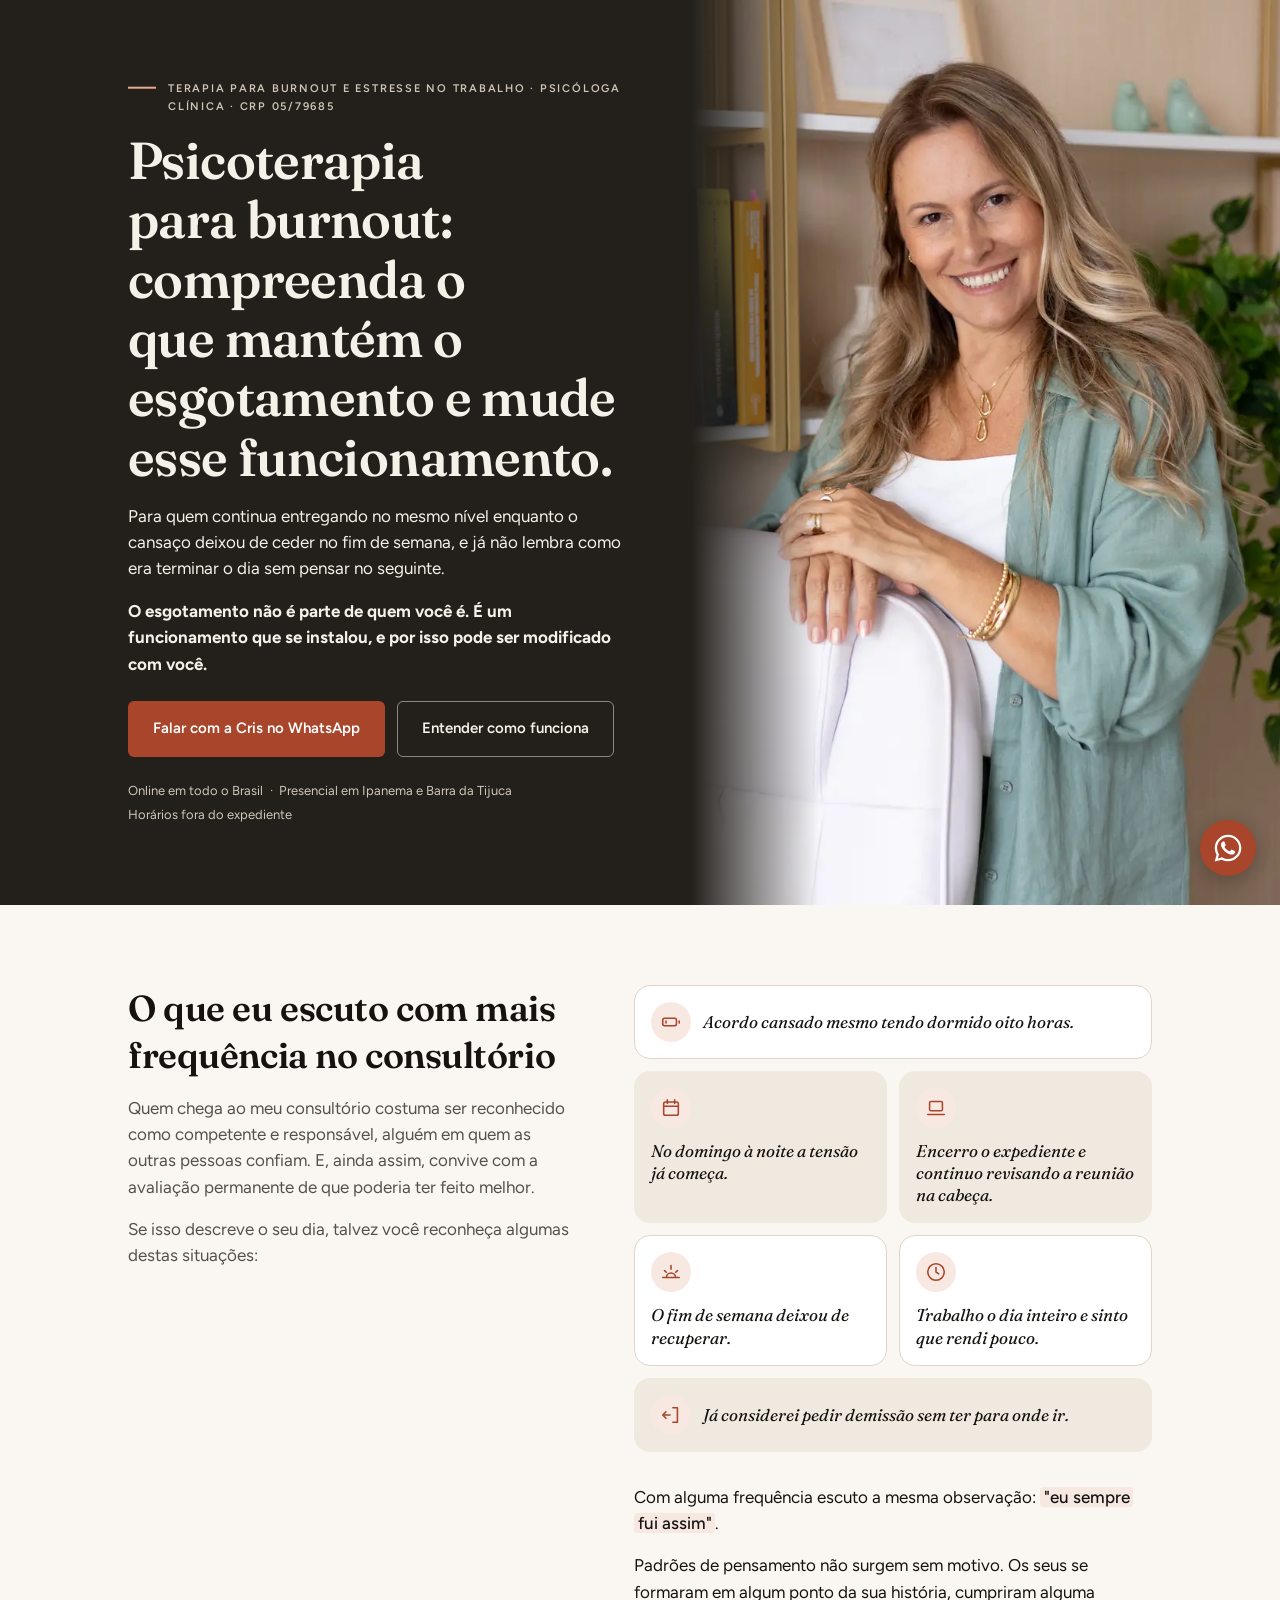
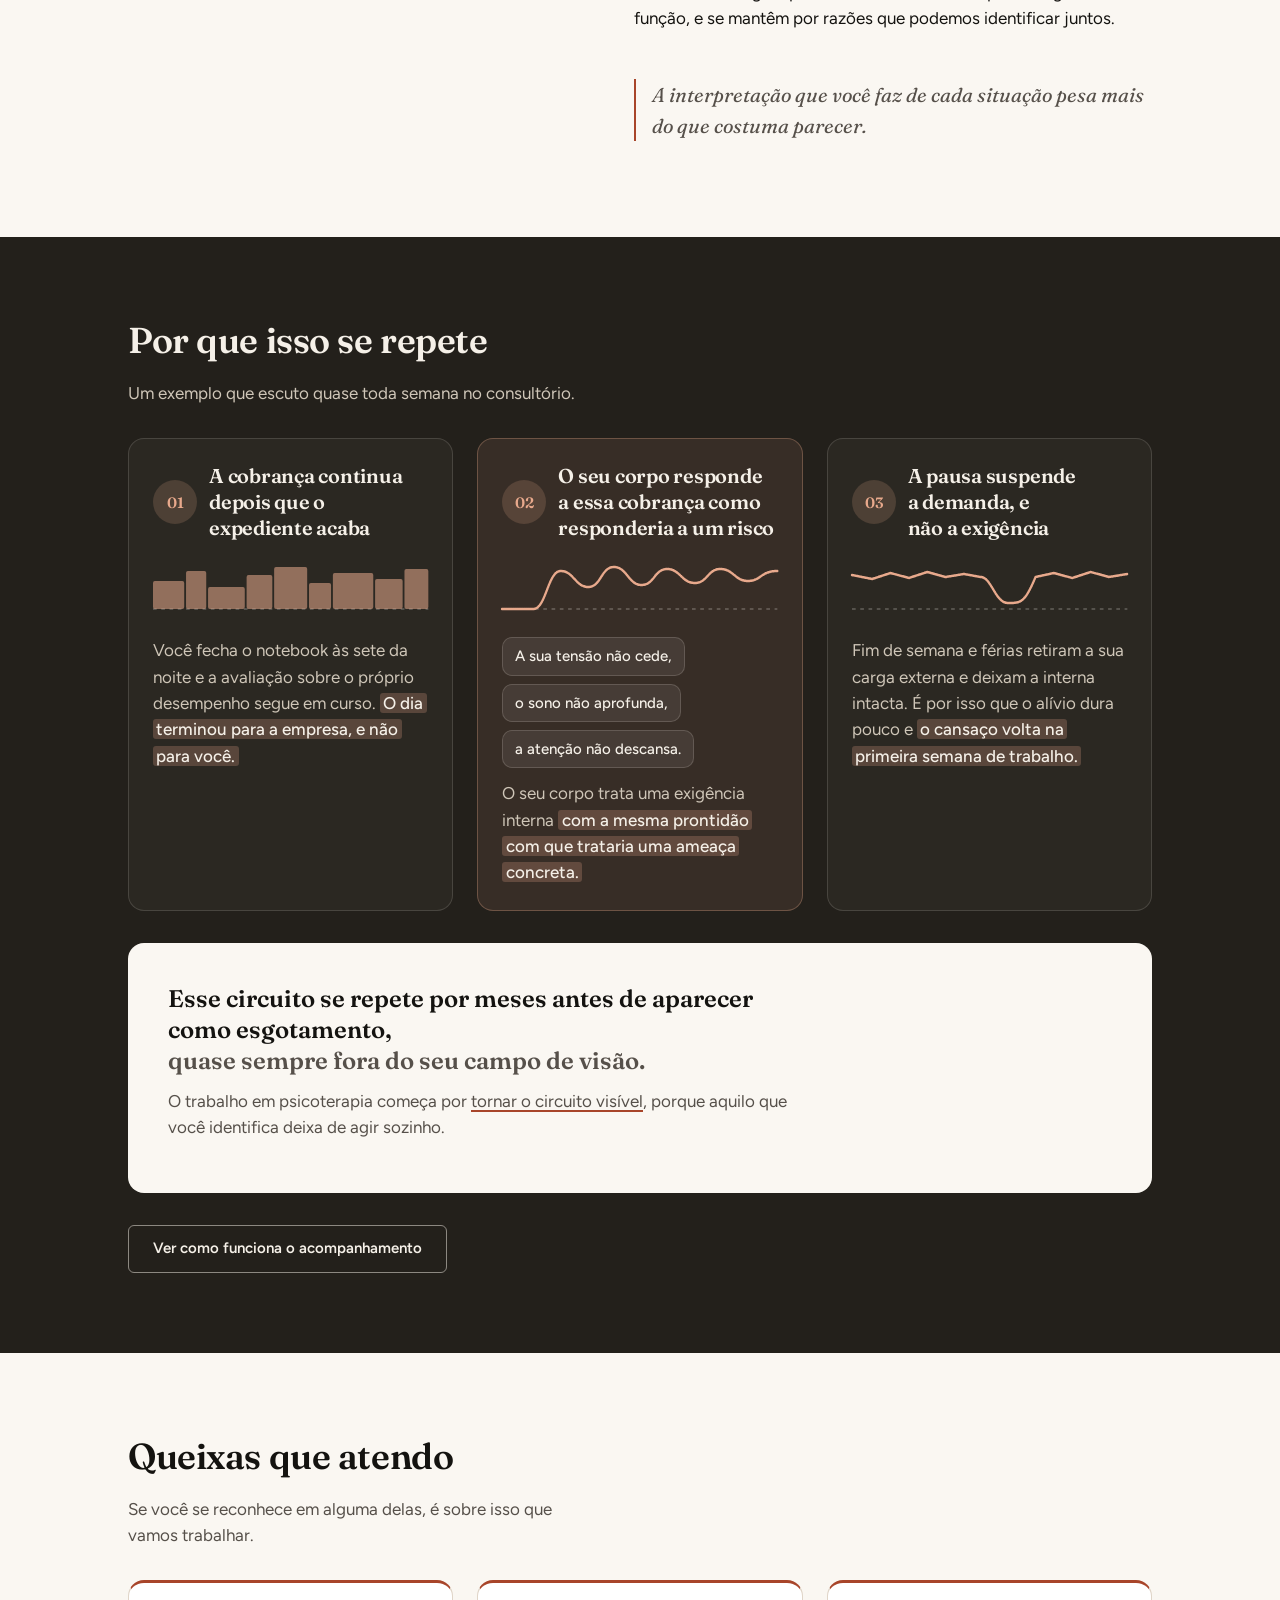
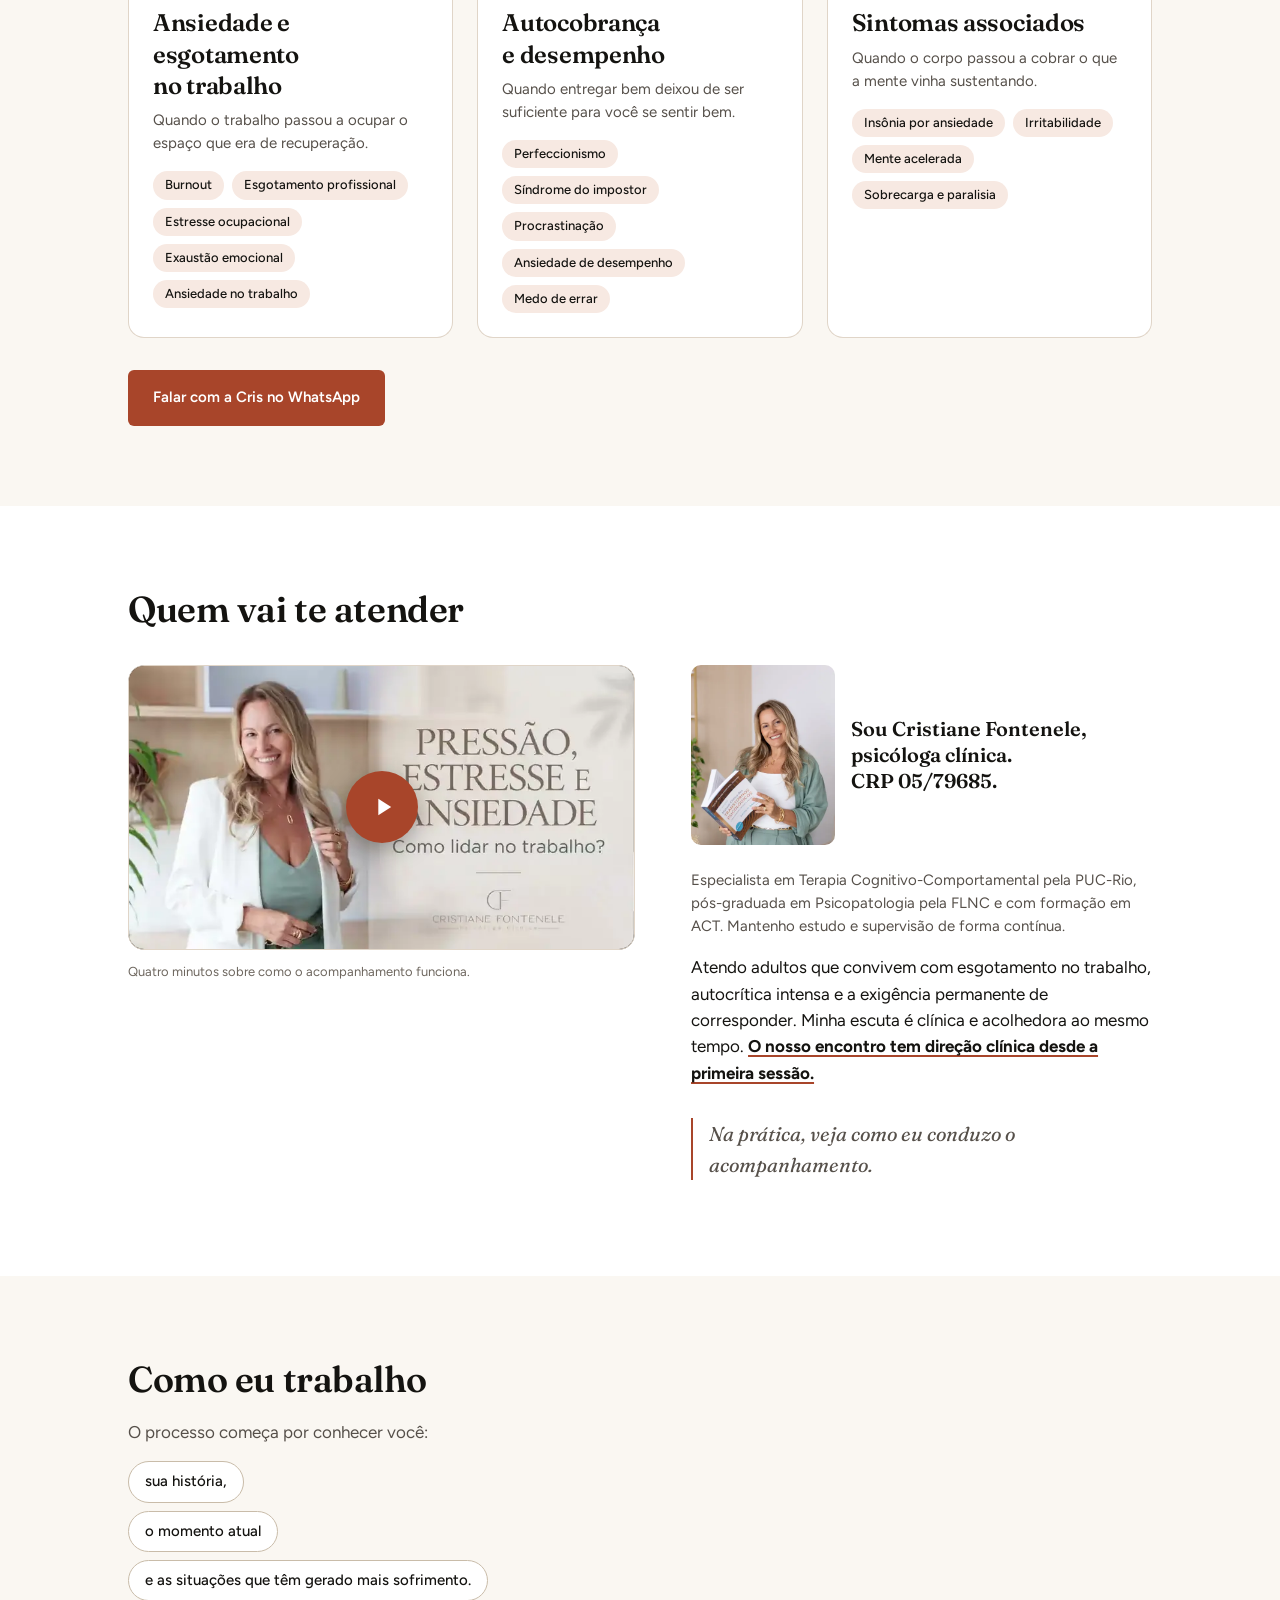
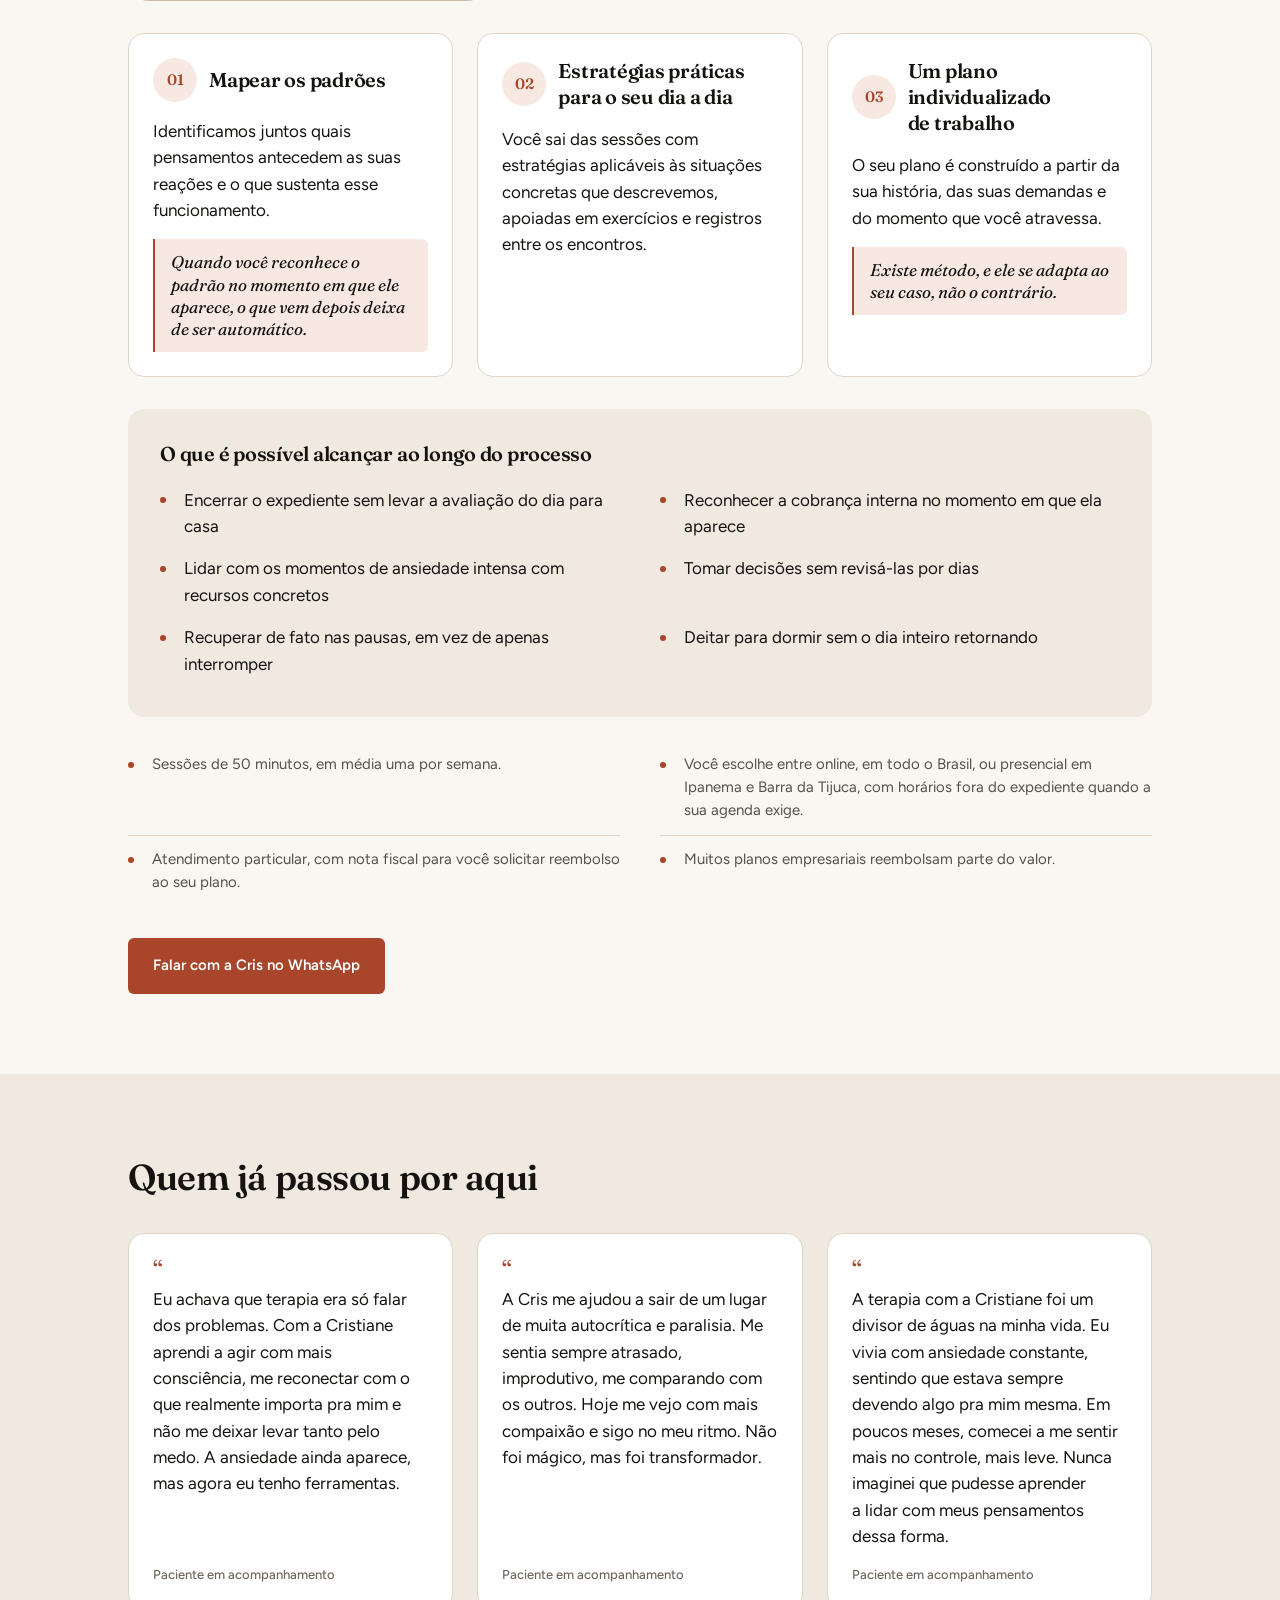
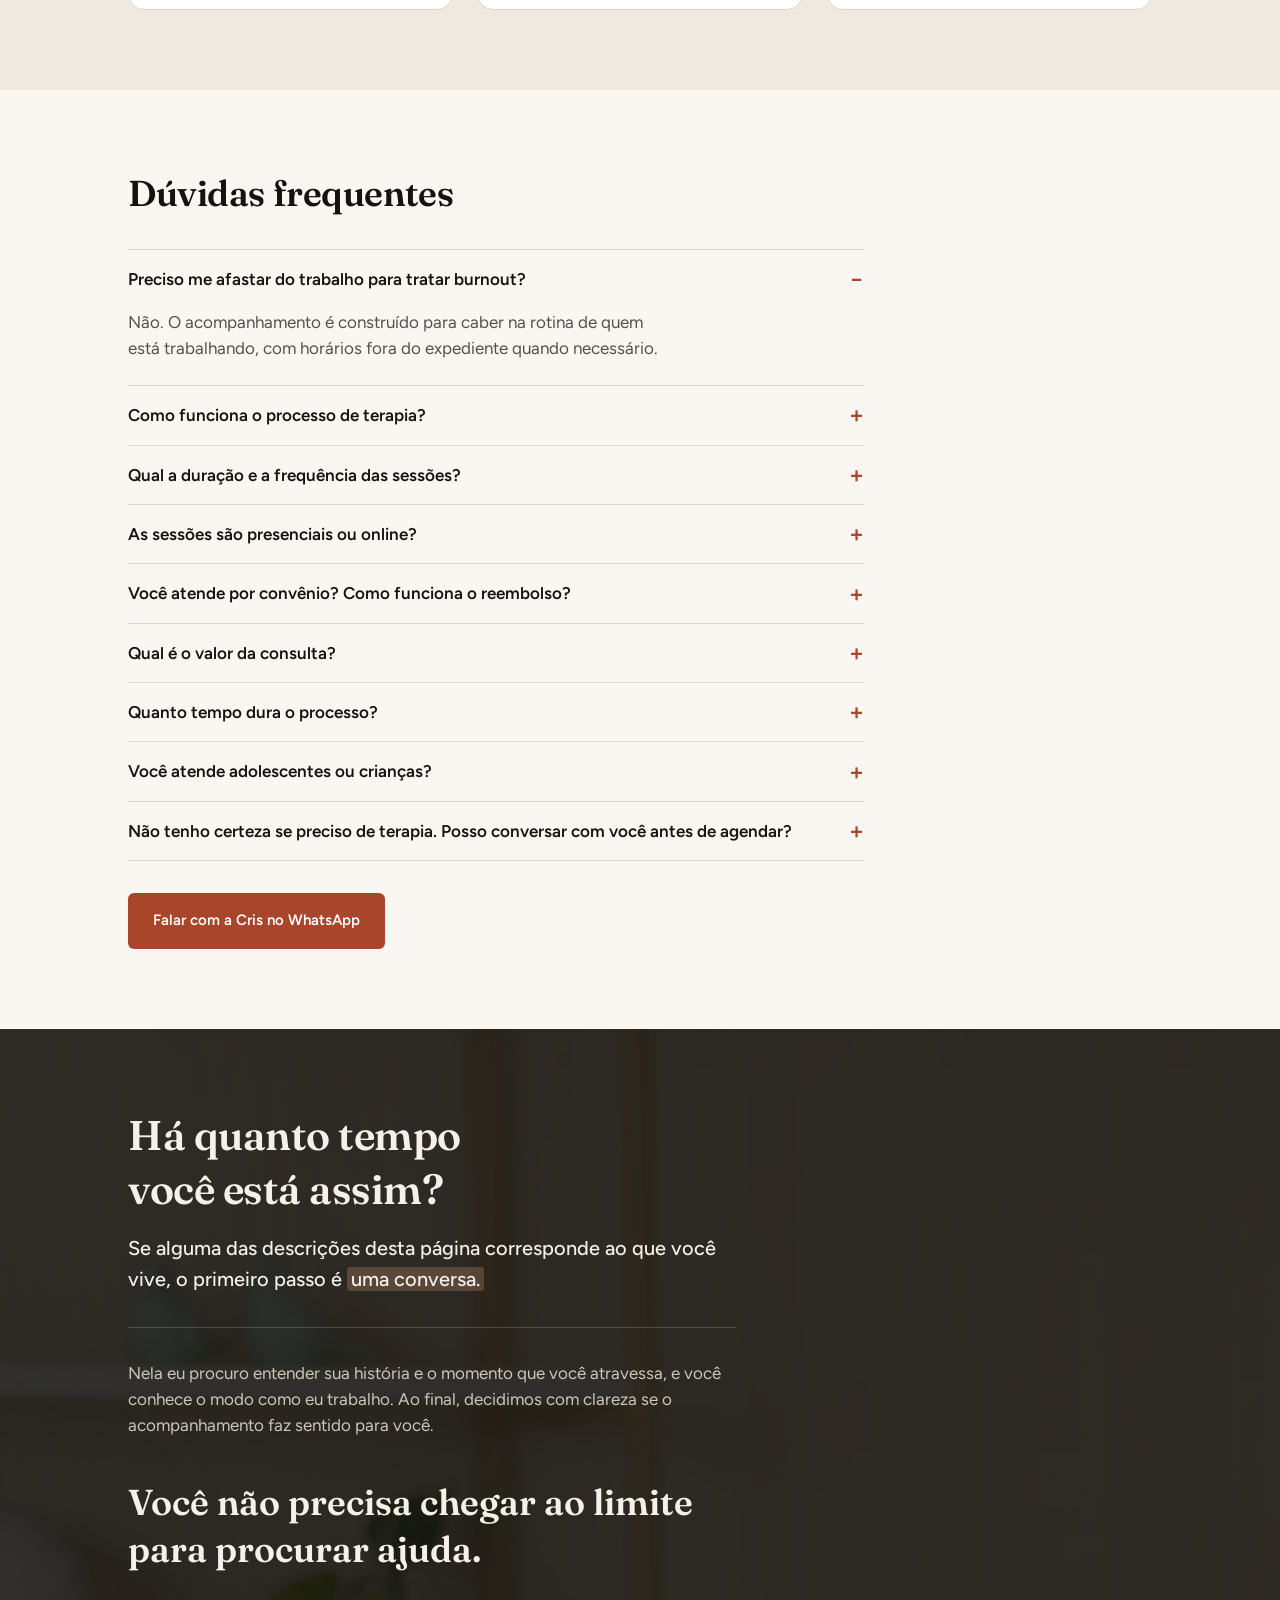
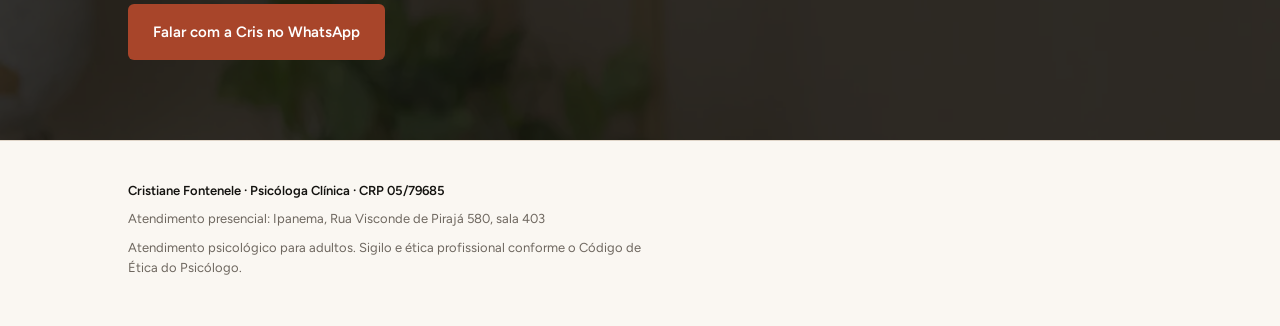
==== burnout/index.html @ e1ee5f61 "Copy v5 nas duas páginas Novo bloco de resultados na seção 6 e logística sem fundo, conforme a v5.  " ====
<!doctype html>
<html lang="pt-BR">
<head>
<meta charset="utf-8">
<meta name="viewport" content="width=device-width, initial-scale=1, viewport-fit=cover">
<title>Psicoterapia para Burnout e Estresse no Trabalho | Cristiane Fontenele</title>
<meta name="description" content="Psicoterapia para burnout, estresse ocupacional e autocobrança, com psicóloga clínica especialista em TCC pela PUC-Rio. Online em todo o Brasil e presencial no Rio.">
<meta name="theme-color" content="#23201B">
<!-- Prévia no GitHub Pages: REMOVER a linha abaixo ao publicar no domínio final. -->
<meta name="robots" content="noindex">

<link rel="preconnect" href="https://fonts.googleapis.com">
<link rel="preconnect" href="https://fonts.gstatic.com" crossorigin>
<link rel="preload" as="image" type="image/webp"
      imagesrcset="../assets/img/hero-480.webp 480w, ../assets/img/hero-768.webp 768w, ../assets/img/hero-1440.webp 1440w"
      imagesizes="(min-width: 900px) 46vw, 100vw" fetchpriority="high">
<link rel="stylesheet" href="https://fonts.googleapis.com/css2?family=Fraunces:ital,opsz,wght@0,9..144,400;0,9..144,600;1,9..144,400&family=Figtree:wght@400;500;600&display=swap">
<link rel="stylesheet" href="../assets/css/tokens.css">

<!-- CSS crítico: hero, botões, selos, barra fixa e bolha. Idêntico nas duas páginas. -->
<style>
.wrap{max-width:var(--maxw-page);margin-inline:auto;padding-inline:var(--gutter)}
.overline{display:flex;align-items:baseline;gap:var(--s-3);margin:0 0 var(--s-4);font-size:var(--fs-overline);font-weight:600;letter-spacing:var(--ls-overline);text-transform:uppercase;line-height:1.6}
.overline::before{content:"";flex:none;width:28px;height:2px;background:var(--c-accent);transform:translateY(-.3em)}
.btn{display:inline-flex;align-items:center;justify-content:center;gap:var(--s-2);min-height:var(--tap-min);padding:0 var(--s-5);border-radius:var(--r-sm);border:1px solid transparent;font-family:var(--f-body);font-size:var(--fs-body-sm);font-weight:600;text-align:center;text-decoration:none;cursor:pointer;transition:background-color .18s ease,transform .18s ease}
.btn--primary,.btn--on-dark{background:var(--c-accent);color:var(--c-on-accent);min-height:56px}
.btn--primary:hover,.btn--on-dark:hover{background:var(--c-accent-hover);color:var(--c-on-accent);transform:translateY(-1px)}
.btn--ghost{background:transparent;color:var(--c-ink);border-color:var(--c-line-strong)}
.btn--ghost:hover{background:var(--c-surface);color:var(--c-ink)}
.btn--ghost-on-dark{background:transparent;color:var(--c-on-dark);border-color:rgba(245,240,232,.5)}
.btn--ghost-on-dark:hover{background:rgba(245,240,232,.08);color:var(--c-on-dark)}
.btn--block,.btn--block-m{display:flex;width:100%}
@media (min-width:768px){.btn--block-m{display:inline-flex;width:auto}}
.hero{position:relative;isolation:isolate;min-height:100svh;display:flex;align-items:flex-end;background:var(--c-dark);color:var(--c-on-dark)}
.hero__media{position:absolute;inset:0 0 auto 0;height:min(100%,177.78vw);z-index:-2}
.hero__media img{width:100%;height:100%;object-fit:cover;object-position:50% 0;-webkit-mask-image:linear-gradient(180deg,#000 72%,transparent);mask-image:linear-gradient(180deg,#000 72%,transparent)}
/* Mobile: o texto começa logo abaixo do queixo (31% da altura da foto). Medidas em vw porque a foto acompanha a largura da tela.
   O escurecimento fica na própria foto, com os pontos amarrados ao rosto, para valer em qualquer aparelho. */
.hero__media::after{content:"";position:absolute;inset:0;background:linear-gradient(180deg,rgba(20,19,16,.40) 0%,rgba(20,19,16,.08) 14%,rgba(20,19,16,.12) 28%,rgba(20,19,16,.82) 33.5%,rgba(20,19,16,.94) 58%)}
.hero__content{width:100%;padding-top:64vw;padding-bottom:var(--s-6)}
.hero .overline{color:var(--c-on-dark-2)}
.hero .overline::before{background:var(--c-accent-dark)}
.hero h1{color:var(--c-on-dark)}
.hero p{color:var(--c-on-dark)}
.hero__punch{font-weight:600}
.hero__actions{display:grid;gap:var(--s-3);margin:var(--s-5) 0}
.hero :focus-visible{outline-color:var(--c-accent-dark)}
/* Telas baixas (Safari com barras, celulares menores): hero mais compacto para o botão principal caber na primeira tela */
@media (max-width:767px) and (max-height:760px){
.hero__content{padding-top:60vw}
.hero h1{font-size:1.75rem;margin-bottom:var(--s-3)}
.hero .overline{margin-bottom:var(--s-3)}
.hero p{margin-bottom:var(--s-3)}
.hero__actions{margin:var(--s-4) 0;gap:var(--s-2)}
}
.seals{display:flex;flex-wrap:wrap;gap:var(--s-1) 0;list-style:none;padding:0;margin:0 0 0 -1.25em;clip-path:inset(0 0 0 1.25em);font-size:var(--fs-caption);color:var(--c-ink-3)}
.seals li::before{content:"\00B7";display:inline-block;width:1.25em;text-align:center;color:var(--c-line-strong)}
.hero .seals{color:var(--c-on-dark-2)}
@media (min-width:900px){
.hero{min-height:min(100vh,52rem);align-items:center}
.hero__media{inset:0 0 0 auto;width:46%;height:100%}
.hero__media img{object-position:50% 0;-webkit-mask-image:none;mask-image:none}
.hero::before{content:"";position:absolute;inset:0;z-index:-1;background:linear-gradient(90deg,var(--c-dark) 54%,rgba(35,32,27,0) 64%)}
.hero__media::after{display:none}
.hero__content{padding-block:var(--s-9)}
.hero__content>*{max-width:31rem}
.hero__actions{display:flex;flex-wrap:wrap;max-width:none}
}
.actionbar{position:fixed;inset:auto 0 0 0;z-index:40;padding:var(--s-3) var(--gutter) calc(var(--s-3) + env(safe-area-inset-bottom));padding-right:calc(var(--gutter) + 72px);background:color-mix(in srgb,var(--c-bg) 92%,transparent);-webkit-backdrop-filter:blur(8px);backdrop-filter:blur(8px);border-top:1px solid var(--c-line);box-shadow:var(--shadow-sticky)}
.actionbar[hidden]{display:none}
@media (min-width:768px){.actionbar{display:none}}
.wa-bubble{position:fixed;right:16px;bottom:calc(var(--s-3) + env(safe-area-inset-bottom));z-index:41;display:grid;place-items:center;width:56px;height:56px;border-radius:50%;background:var(--c-accent);color:var(--c-on-accent);box-shadow:0 6px 20px rgba(20,19,16,.28)}
.wa-bubble:hover{background:var(--c-accent-hover);color:var(--c-on-accent)}
@media (min-width:768px){.wa-bubble{right:var(--s-5);bottom:var(--s-5)}}
@media (max-width:767px){.js body:not(.past-hero) .wa-bubble{display:none}}
@media (max-width:767px){body{padding-bottom:calc(80px + env(safe-area-inset-bottom))}}
</style>
<link rel="preload" href="../assets/css/app.css" as="style" onload="this.onload=null;this.rel='stylesheet'">
<noscript><link rel="stylesheet" href="../assets/css/app.css"></noscript>
<script>if('IntersectionObserver' in window)document.documentElement.classList.add('js')</script>

<!-- Google Ads: tag de conversão (UMA só). Pendente. Ao instalar, definir também:
     <script>window.WA_CONVERSION = 'AW-XXXXXXXXX/XXXXXXXXXXXX';</script>
     O disparo no clique do WhatsApp já está em assets/js/app.js. -->
<!-- Microsoft Clarity: mesmo projeto do site atual. Pendente. -->

<script src="../assets/js/app.js" defer></script>
</head>
<body>

<main>

<!-- 1. Hero -->
<header class="hero">
  <div class="hero__media">
    <picture>
      <source type="image/webp"
              srcset="../assets/img/hero-480.webp 480w, ../assets/img/hero-768.webp 768w, ../assets/img/hero-1440.webp 1440w"
              sizes="(min-width: 900px) 46vw, 100vw">
      <img src="../assets/img/hero-768.jpg"
           srcset="../assets/img/hero-480.jpg 480w, ../assets/img/hero-768.jpg 768w, ../assets/img/hero-1440.jpg 1440w"
           sizes="(min-width: 900px) 46vw, 100vw" width="1440" height="2560"
           alt="Cristiane Fontenele, psicóloga clínica, sorrindo em seu consultório" fetchpriority="high">
    </picture>
  </div>
  <div class="wrap hero__content">
    <p class="overline">TERAPIA PARA BURNOUT E ESTRESSE NO TRABALHO · PSICÓLOGA CLÍNICA · CRP 05/79685</p>
    <h1>Psicoterapia para burnout: compreenda o que mantém o esgotamento e mude esse funcionamento.</h1>
    <p>Para quem continua entregando no mesmo nível enquanto o cansaço deixou de ceder no fim de semana, e já não lembra como era terminar o dia sem pensar no seguinte.</p>
    <p class="hero__punch"><strong>O esgotamento não é parte de quem você é. É um funcionamento que se instalou, e por isso pode ser modificado com você.</strong></p>
    <div class="hero__actions">
      <a class="btn btn--primary btn--block-m" href="https://wa.me/5521972045625">Falar com a Cris no WhatsApp</a>
      <a class="btn btn--ghost-on-dark btn--block-m" href="#como-funciona">Entender como funciona</a>
    </div>
    <ul class="seals">
      <li>Online em todo o Brasil</li>
      <li>Presencial em Ipanema e Barra da Tijuca</li>
      <li>Horários fora do expediente</li>
    </ul>
  </div>
</header>

<!-- 2. O espelho -->
<section class="section" aria-labelledby="espelho-titulo">
  <div class="wrap mirror">
    <div class="section__head reveal">
      <h2 id="espelho-titulo">O que eu escuto com mais frequência no consultório</h2>
      <p>Quem chega ao meu consultório costuma ser reconhecido como competente e responsável, alguém em quem as outras pessoas confiam. E, ainda assim, convive com a avaliação permanente de que poderia ter feito melhor.</p>
      <p>Se isso descreve o seu dia, talvez você reconheça algumas destas situações:</p>
    </div>
    <div class="mosaic">
      <blockquote class="mosaic-card reveal mosaic-card--wide"><span class="mosaic-card__ic"><svg viewBox="0 0 24 24" width="22" height="22" aria-hidden="true" fill="none" stroke="currentColor" stroke-width="1.7" stroke-linecap="round" stroke-linejoin="round"><rect x="3" y="8" width="15" height="8" rx="2"/><path d="M21 11v2M6.5 11v2"/></svg></span><p>Acordo cansado mesmo tendo dormido oito horas.</p></blockquote>
      <blockquote class="mosaic-card reveal"><span class="mosaic-card__ic"><svg viewBox="0 0 24 24" width="22" height="22" aria-hidden="true" fill="none" stroke="currentColor" stroke-width="1.7" stroke-linecap="round" stroke-linejoin="round"><rect x="4" y="5.5" width="16" height="14.5" rx="2"/><path d="M4 10h16M8 3v4M16 3v4"/></svg></span><p>No domingo à noite a tensão já começa.</p></blockquote>
      <blockquote class="mosaic-card reveal" style="--d:110ms"><span class="mosaic-card__ic"><svg viewBox="0 0 24 24" width="22" height="22" aria-hidden="true" fill="none" stroke="currentColor" stroke-width="1.7" stroke-linecap="round" stroke-linejoin="round"><rect x="5" y="5" width="14" height="10" rx="1.5"/><path d="M3 19h18"/></svg></span><p>Encerro o expediente e continuo revisando a reunião na cabeça.</p></blockquote>
      <blockquote class="mosaic-card reveal"><span class="mosaic-card__ic"><svg viewBox="0 0 24 24" width="22" height="22" aria-hidden="true" fill="none" stroke="currentColor" stroke-width="1.7" stroke-linecap="round" stroke-linejoin="round"><path d="M3 18h18M7 18a5 5 0 0 1 10 0M12 5v4M5 10.5l1.8 1.8M19 10.5l-1.8 1.8"/></svg></span><p>O fim de semana deixou de recuperar.</p></blockquote>
      <blockquote class="mosaic-card reveal" style="--d:110ms"><span class="mosaic-card__ic"><svg viewBox="0 0 24 24" width="22" height="22" aria-hidden="true" fill="none" stroke="currentColor" stroke-width="1.7" stroke-linecap="round" stroke-linejoin="round"><circle cx="12" cy="12" r="9"/><path d="M12 7v5l3 2"/></svg></span><p>Trabalho o dia inteiro e sinto que rendi pouco.</p></blockquote>
      <blockquote class="mosaic-card reveal mosaic-card--wide"><span class="mosaic-card__ic"><svg viewBox="0 0 24 24" width="22" height="22" aria-hidden="true" fill="none" stroke="currentColor" stroke-width="1.7" stroke-linecap="round" stroke-linejoin="round"><path d="M14 4h5v16h-5"/><path d="M11 12H3M6.5 8.5 3 12l3.5 3.5"/></svg></span><p>Já considerei pedir demissão sem ter para onde ir.</p></blockquote>
    </div>
    <div class="mirror__close reveal">
      <p>Com alguma frequência escuto a mesma observação: <mark>"eu sempre fui assim"</mark>.</p>
      <p>Padrões de pensamento não surgem sem motivo. Os seus se formaram em algum ponto da sua história, cumpriram alguma função, e se mantêm por razões que podemos identificar juntos.</p>
    </div>
    <p class="bridge reveal">A interpretação que você faz de cada situação pesa mais do que costuma parecer.</p>
  </div>
</section>

<!-- 3. Por que isso se repete -->
<section class="section section--band band-dark" aria-labelledby="porque-titulo">
  <div class="wrap">
    <div class="section__head reveal">
      <h2 id="porque-titulo">Por que isso se repete</h2>
      <p>Um exemplo que escuto quase toda semana no consultório.</p>
    </div>
    <ol class="why-cards">
      <li class="why-card why-card--1 reveal" style="--i:0">
        <div class="why-card__head">
          <span class="step__n" aria-hidden="true">01</span>
          <h3>A cobrança continua depois que o expediente acaba</h3>
        </div>
        <svg class="pulse" viewBox="0 0 300 64" preserveAspectRatio="none" aria-hidden="true" focusable="false"><path class="pulse__base" d="M0 52H300"/><rect class="pulse__bar" x="0" y="24" width="34" height="28" rx="2"/><rect class="pulse__bar" x="36" y="14" width="22" height="38" rx="2"/><rect class="pulse__bar" x="60" y="30" width="40" height="22" rx="2"/><rect class="pulse__bar" x="102" y="18" width="28" height="34" rx="2"/><rect class="pulse__bar" x="132" y="10" width="36" height="42" rx="2"/><rect class="pulse__bar" x="170" y="26" width="24" height="26" rx="2"/><rect class="pulse__bar" x="196" y="16" width="44" height="36" rx="2"/><rect class="pulse__bar" x="242" y="22" width="30" height="30" rx="2"/><rect class="pulse__bar" x="274" y="12" width="26" height="40" rx="2"/><path class="pulse__line" d="M0 52"/></svg>
        <p>Você fecha o notebook às sete da noite e a avaliação sobre o próprio desempenho segue em curso. <mark>O dia terminou para a empresa, e não para você.</mark></p>
      </li>
      <li class="why-card why-card--2 reveal" style="--i:1">
        <div class="why-card__head">
          <span class="step__n" aria-hidden="true">02</span>
          <h3>O seu corpo responde a essa cobrança como responderia a um risco</h3>
        </div>
        <svg class="pulse" viewBox="0 0 300 64" preserveAspectRatio="none" aria-hidden="true" focusable="false"><path class="pulse__base" d="M0 52H300"/><path class="pulse__line" d="M0 52H34C48 52 50 14 64 14S80 30 94 30 108 10 122 10 138 28 152 28 166 12 180 12 196 26 210 26 224 12 238 12 254 24 268 24 282 14 300 14"/></svg>
        <ul class="chips"><li>A sua tensão não cede,</li><li>o sono não aprofunda,</li><li>a atenção não descansa.</li></ul>
        <p>O seu corpo trata uma exigência interna <mark>com a mesma prontidão com que trataria uma ameaça concreta.</mark></p>
      </li>
      <li class="why-card why-card--3 reveal" style="--i:2">
        <div class="why-card__head">
          <span class="step__n" aria-hidden="true">03</span>
          <h3>A pausa suspende a demanda, e não a exigência</h3>
        </div>
        <svg class="pulse" viewBox="0 0 300 64" preserveAspectRatio="none" aria-hidden="true" focusable="false"><path class="pulse__base" d="M0 52H300"/><path class="pulse__line" d="M0 18L22 22 42 16 62 21 82 15 102 20 122 17 140 20C152 20 156 46 170 46S188 46 200 20L220 16 240 21 260 15 280 20 300 17"/></svg>
        <p>Fim de semana e férias retiram a sua carga externa e deixam a interna intacta. É por isso que o alívio dura pouco e <mark>o cansaço volta na primeira semana de trabalho.</mark></p>
      </li>
    </ol>
    <div class="insight reveal">
      <p class="insight__big">Esse circuito se repete por meses antes de aparecer como esgotamento, <span>quase sempre fora do seu campo de visão.</span></p>
      <p>O trabalho em psicoterapia começa por <span class="u">tornar o circuito visível</span>, porque aquilo que você identifica deixa de agir sozinho.</p>
    </div>
    <div class="cta">
      <a class="btn btn--ghost-on-dark btn--block-m" href="#como-funciona">Ver como funciona o acompanhamento</a>
    </div>
  </div>
</section>

<!-- 4. Queixas que atendo (compartilhada) -->
<!-- partial:secao-4-queixas -->
<section class="section" aria-labelledby="queixas-titulo">
  <div class="wrap">
    <div class="section__head reveal">
      <h2 id="queixas-titulo">Queixas que atendo</h2>
      <p>Se você se reconhece em alguma delas, é sobre isso que vamos trabalhar.</p>
    </div>
    <div class="topic-grid">
      <article class="topic-card reveal" style="--i:0">
        <h3>Ansiedade e esgotamento no trabalho</h3>
        <p class="topic-card__lead">Quando o trabalho passou a ocupar o espaço que era de recuperação.</p>
        <ul class="tags">
          <li>Burnout</li><li>Esgotamento profissional</li><li>Estresse ocupacional</li>
          <li>Exaustão emocional</li><li>Ansiedade no trabalho</li>
        </ul>
      </article>
      <article class="topic-card reveal" style="--i:1">
        <h3>Autocobrança e desempenho</h3>
        <p class="topic-card__lead">Quando entregar bem deixou de ser suficiente para você se sentir bem.</p>
        <ul class="tags">
          <li>Perfeccionismo</li><li>Síndrome do impostor</li><li>Procrastinação</li>
          <li>Ansiedade de desempenho</li><li>Medo de errar</li>
        </ul>
      </article>
      <article class="topic-card reveal" style="--i:2">
        <h3>Sintomas associados</h3>
        <p class="topic-card__lead">Quando o corpo passou a cobrar o que a mente vinha sustentando.</p>
        <ul class="tags">
          <li>Insônia por ansiedade</li><li>Irritabilidade</li><li>Mente acelerada</li>
          <li>Sobrecarga e paralisia</li>
        </ul>
      </article>
    </div>
    <div class="cta">
      <a class="btn btn--primary btn--block-m" href="https://wa.me/5521972045625">Falar com a Cris no WhatsApp</a>
    </div>
  </div>
</section>
<!-- /partial:secao-4-queixas -->

<!-- 5. Quem vai te atender -->
<section class="section section--band section--surface" aria-labelledby="quem-titulo">
  <div class="wrap">
    <div class="section__head reveal">
      <h2 id="quem-titulo">Quem vai te atender</h2>
    </div>
    <div class="about">
      <div class="reveal">
        <div class="video" data-yt="X-GcQeUbwEw">
          <picture>
            <source type="image/webp"
                    srcset="../assets/img/vsl-poster-480.webp 480w, ../assets/img/vsl-poster-768.webp 768w, ../assets/img/vsl-poster-1440.webp 1280w"
                    sizes="(min-width: 900px) 38rem, 100vw">
            <img src="../assets/img/vsl-poster-768.jpg"
                 srcset="../assets/img/vsl-poster-480.jpg 480w, ../assets/img/vsl-poster-768.jpg 768w, ../assets/img/vsl-poster-1440.jpg 1280w"
                 sizes="(min-width: 900px) 38rem, 100vw" width="1280" height="720"
                 alt="Cristiane Fontenele falando sobre o acompanhamento" loading="lazy" decoding="async">
          </picture>
          <button type="button" class="video__play" aria-label="Reproduzir o vídeo, 4 minutos">
            <svg viewBox="0 0 24 24" aria-hidden="true" width="28" height="28">
              <path d="M8 5v14l11-7z" fill="currentColor"></path>
            </svg>
          </button>
        </div>
        <p class="video__caption">Quatro minutos sobre como o acompanhamento funciona.</p>
      </div>
      <div class="reveal">
        <div class="bio__id">
          <picture>
            <source type="image/webp" srcset="../assets/img/retrato-480.webp 480w, ../assets/img/retrato-768.webp 768w" sizes="(min-width: 900px) 9rem, 6.5rem">
            <img src="../assets/img/retrato-480.jpg" srcset="../assets/img/retrato-480.jpg 480w, ../assets/img/retrato-768.jpg 768w"
                 sizes="(min-width: 900px) 9rem, 6.5rem" width="480" height="600"
                 alt="Cristiane Fontenele segurando um manual clínico de transtornos psicológicos" loading="lazy" decoding="async">
          </picture>
          <p>Sou Cristiane Fontenele, psicóloga clínica. CRP 05/79685.</p>
        </div>
        <p class="bio__cred">Especialista em Terapia Cognitivo-Comportamental pela PUC-Rio, pós-graduada em Psicopatologia pela FLNC e com formação em ACT. Mantenho estudo e supervisão de forma contínua.</p>
        <p>Atendo adultos que convivem com esgotamento no trabalho, autocrítica intensa e a exigência permanente de corresponder. Minha escuta é clínica e acolhedora ao mesmo tempo. <strong class="u">O nosso encontro tem direção clínica desde a primeira sessão.</strong></p>
        <p class="bridge">Na prática, veja como eu conduzo o acompanhamento.</p>
      </div>
    </div>
  </div>
</section>

<!-- 6. Como funciona o acompanhamento -->
<section class="section" id="como-funciona" aria-labelledby="como-titulo">
  <div class="wrap">
    <div class="section__head reveal">
      <h2 id="como-titulo">Como eu trabalho</h2>
      <p>O processo começa por conhecer você:</p>
      <ul class="eval">
        <li>sua história,</li>
        <li>o momento atual</li>
        <li>e as situações que têm gerado mais sofrimento.</li>
      </ul>
    </div>
    <ol class="how-cards rail" aria-label="Três passos do acompanhamento">
      <li class="how-card reveal" style="--i:0">
        <div class="how-card__head">
          <span class="step__n" aria-hidden="true">01</span>
          <h3>Mapear os padrões</h3>
        </div>
        <p>Identificamos juntos quais pensamentos antecedem as suas reações e o que sustenta esse funcionamento.</p>
        <p class="how-card__example">Quando você reconhece o padrão no momento em que ele aparece, o que vem depois deixa de ser automático.</p>
      </li>
      <li class="how-card reveal" style="--i:1">
        <div class="how-card__head">
          <span class="step__n" aria-hidden="true">02</span>
          <h3>Estratégias práticas para o seu dia a dia</h3>
        </div>
        <p>Você sai das sessões com estratégias aplicáveis às situações concretas que descrevemos, apoiadas em exercícios e registros entre os encontros.</p>
      </li>
      <li class="how-card reveal" style="--i:2">
        <div class="how-card__head">
          <span class="step__n" aria-hidden="true">03</span>
          <h3>Um plano individualizado de trabalho</h3>
        </div>
        <p>O seu plano é construído a partir da sua história, das suas demandas e do momento que você atravessa.</p>
        <p class="how-card__example">Existe método, e ele se adapta ao seu caso, não o contrário.</p>
      </li>
    </ol>
    <div class="dots" aria-hidden="true"><span aria-current="true"></span><span></span><span></span></div>
    <div class="gains reveal">
      <h3>O que é possível alcançar ao longo do processo</h3>
      <ul>
        <li>Encerrar o expediente sem levar a avaliação do dia para casa</li>
        <li>Reconhecer a cobrança interna no momento em que ela aparece</li>
        <li>Lidar com os momentos de ansiedade intensa com recursos concretos</li>
        <li>Tomar decisões sem revisá-las por dias</li>
        <li>Recuperar de fato nas pausas, em vez de apenas interromper</li>
        <li>Deitar para dormir sem o dia inteiro retornando</li>
      </ul>
    </div>
<!-- partial:secao-6-logistica -->
<ul class="facts reveal">
  <li>Sessões de 50 minutos, em média uma por semana.</li>
  <li>Você escolhe entre online, em todo o Brasil, ou presencial em Ipanema e Barra da Tijuca, com horários fora do expediente quando a sua agenda exige.</li>
  <li>Atendimento particular, com nota fiscal para você solicitar reembolso ao seu plano.</li>
  <li>Muitos planos empresariais reembolsam parte do valor.</li>
</ul>
<!-- /partial:secao-6-logistica -->
    <div class="cta">
      <a class="btn btn--primary btn--block-m" href="https://wa.me/5521972045625">Falar com a Cris no WhatsApp</a>
    </div>
  </div>
</section>

<!-- 7. Depoimentos (compartilhada) -->
<!-- partial:secao-7-depoimentos -->
<section class="section section--band section--alt" aria-labelledby="depoimentos-titulo">
  <div class="wrap">
    <div class="section__head reveal">
      <h2 id="depoimentos-titulo">Quem já passou por aqui</h2>
    </div>
    <ul class="testimonials rail" aria-label="Depoimentos de pacientes">
      <li>
        <figure class="testimonial">
          <blockquote><p>Eu achava que terapia era só falar dos problemas. Com a Cristiane aprendi a agir com mais consciência, me reconectar com o que realmente importa pra mim e não me deixar levar tanto pelo medo. A ansiedade ainda aparece, mas agora eu tenho ferramentas.</p></blockquote>
          <figcaption>Paciente em acompanhamento</figcaption>
        </figure>
      </li>
      <li>
        <figure class="testimonial">
          <blockquote><p>A Cris me ajudou a sair de um lugar de muita autocrítica e paralisia. Me sentia sempre atrasado, improdutivo, me comparando com os outros. Hoje me vejo com mais compaixão e sigo no meu ritmo. Não foi mágico, mas foi transformador.</p></blockquote>
          <figcaption>Paciente em acompanhamento</figcaption>
        </figure>
      </li>
      <li>
        <figure class="testimonial">
          <blockquote><p>A terapia com a Cristiane foi um divisor de águas na minha vida. Eu vivia com ansiedade constante, sentindo que estava sempre devendo algo pra mim mesma. Em poucos meses, comecei a me sentir mais no controle, mais leve. Nunca imaginei que pudesse aprender a lidar com meus pensamentos dessa forma.</p></blockquote>
          <figcaption>Paciente em acompanhamento</figcaption>
        </figure>
      </li>
    </ul>
    <div class="dots" aria-hidden="true"><span aria-current="true"></span><span></span><span></span></div>
  </div>
</section>
<!-- /partial:secao-7-depoimentos -->

<!-- 8. Dúvidas (compartilhada) -->
<!-- partial:secao-8-duvidas -->
<section class="section" aria-labelledby="duvidas-titulo">
  <div class="wrap">
    <div class="section__head reveal">
      <h2 id="duvidas-titulo">Dúvidas frequentes</h2>
    </div>
    <div class="faq reveal">
      <details open>
        <summary>Preciso me afastar do trabalho para tratar burnout?</summary>
        <p>Não. O acompanhamento é construído para caber na rotina de quem está trabalhando, com horários fora do expediente quando necessário.</p>
      </details>
      <details>
        <summary>Como funciona o processo de terapia?</summary>
        <p>Começa com uma avaliação, onde eu compreendo sua história, suas demandas e seus objetivos. A partir disso elaboramos um plano de acompanhamento personalizado. Todo o trabalho é baseado em abordagens científicas como a Terapia Cognitivo-Comportamental e a ACT.</p>
      </details>
      <details>
        <summary>Qual a duração e a frequência das sessões?</summary>
        <p>As sessões duram em média 50 minutos e costumam acontecer uma vez por semana, sempre ajustadas ao momento que você está vivendo.</p>
      </details>
      <details>
        <summary>As sessões são presenciais ou online?</summary>
        <p>Atendo presencialmente no Rio de Janeiro, em Ipanema e na Barra da Tijuca, e também online por videochamada. A escolha é flexível, de acordo com a sua rotina.</p>
      </details>
      <details>
        <summary>Você atende por convênio? Como funciona o reembolso?</summary>
        <p>O atendimento é particular, o que permite conduzir o processo sem limite de sessões imposto por operadora. Emito nota fiscal para você solicitar reembolso ao seu plano. Muitos planos empresariais reembolsam parte do valor.</p>
      </details>
      <details>
        <summary>Qual é o valor da consulta?</summary>
        <p>Para saber valores, formas de pagamento e horários disponíveis, fale comigo no WhatsApp.</p>
      </details>
      <details>
        <summary>Quanto tempo dura o processo?</summary>
        <p>Depende de cada pessoa e do momento que você está vivendo. Na conversa inicial alinhamos objetivos e o que esperar do acompanhamento, sem prazos prometidos, porque cada percurso é único.</p>
      </details>
      <details>
        <summary>Você atende adolescentes ou crianças?</summary>
        <p>Não. Minha prática é focada exclusivamente em adultos e jovens adultos a partir de 18 anos.</p>
      </details>
      <details>
        <summary>Não tenho certeza se preciso de terapia. Posso conversar com você antes de agendar?</summary>
        <p>Sim. Ofereço uma conversa inicial de acolhimento e orientação, sem compromisso, para que você entenda melhor o processo e tire suas dúvidas antes de começar.</p>
      </details>
    </div>
    <div class="cta">
      <a class="btn btn--primary btn--block-m" href="https://wa.me/5521972045625">Falar com a Cris no WhatsApp</a>
    </div>
  </div>
</section>
<!-- /partial:secao-8-duvidas -->

<!-- 9. Fechamento -->
<section class="section section--band band-dark closing" aria-labelledby="fechamento-titulo">
  <div class="closing__bg">
    <picture>
      <source type="image/webp" srcset="../assets/img/ambiente-480.webp 480w, ../assets/img/ambiente-768.webp 768w, ../assets/img/ambiente-1440.webp 1440w" sizes="100vw">
      <img src="../assets/img/ambiente-768.jpg" srcset="../assets/img/ambiente-480.jpg 480w, ../assets/img/ambiente-768.jpg 768w, ../assets/img/ambiente-1440.jpg 1440w"
           sizes="100vw" width="1440" height="810" alt="" loading="lazy" decoding="async">
    </picture>
  </div>
  <div class="wrap closing__inner reveal">
    <h2 id="fechamento-titulo">Há quanto tempo você está assim?</h2>
    <p class="closing__lead">Se alguma das descrições desta página corresponde ao que você vive, o primeiro passo é <mark>uma conversa.</mark></p>
    <hr class="closing__rule">
    <p>Nela eu procuro entender sua história e o momento que você atravessa, e você conhece o modo como eu trabalho. Ao final, decidimos com clareza se o acompanhamento faz sentido para você.</p>
    <p class="statement statement--light">Você não precisa chegar ao limite para procurar ajuda.</p>
    <div class="cta">
      <a class="btn btn--on-dark btn--block-m" href="https://wa.me/5521972045625">Falar com a Cris no WhatsApp</a>
    </div>
  </div>
</section>

</main>

<!-- partial:rodape -->
<footer class="footer">
  <div class="wrap">
    <p><strong>Cristiane Fontenele · Psicóloga Clínica · CRP 05/79685</strong></p>
    <p>Atendimento presencial: Ipanema, Rua Visconde de Pirajá 580, sala 403</p>
    <p>Atendimento psicológico para adultos. Sigilo e ética profissional conforme o Código de Ética do Psicólogo.</p>
  </div>
</footer>
<!-- /partial:rodape -->

<div class="actionbar" data-actionbar hidden>
  <a class="btn btn--primary btn--block" href="https://wa.me/5521972045625">Falar com a Cris</a>
</div>
<a class="wa-bubble" href="https://wa.me/5521972045625" aria-label="Falar com a Cris no WhatsApp">
  <svg viewBox="0 0 24 24" width="28" height="28" aria-hidden="true"><path fill="currentColor" d="M17.47 14.38c-.3-.15-1.76-.87-2.03-.97-.27-.1-.47-.15-.67.15-.2.3-.77.97-.94 1.17-.17.2-.35.22-.64.07-.3-.15-1.26-.46-2.4-1.48-.88-.79-1.48-1.76-1.66-2.06-.17-.3-.02-.46.13-.6.13-.14.3-.35.45-.52.15-.17.2-.3.3-.5.1-.2.05-.37-.03-.52-.07-.15-.67-1.6-.92-2.2-.24-.58-.49-.5-.67-.5h-.57c-.2 0-.52.07-.8.37-.27.3-1.04 1.02-1.04 2.48s1.07 2.88 1.21 3.08c.15.2 2.1 3.2 5.08 4.49.71.31 1.26.49 1.7.63.71.22 1.36.19 1.87.12.57-.09 1.76-.72 2-1.41.25-.7.25-1.29.18-1.41-.07-.13-.27-.2-.57-.35M12.05 21.5h-.01a9.4 9.4 0 0 1-4.8-1.31l-.34-.2-3.57.93.95-3.48-.22-.36a9.42 9.42 0 0 1-1.45-5.02c0-5.2 4.24-9.43 9.45-9.43a9.4 9.4 0 0 1 9.44 9.44c0 5.2-4.24 9.43-9.45 9.43m8.04-17.47A11.3 11.3 0 0 0 12.05.7C5.78.7.68 5.8.68 12.06c0 2 .52 3.96 1.52 5.68L.6 23.6l6-1.57a11.33 11.33 0 0 0 5.44 1.39h.01c6.26 0 11.36-5.1 11.36-11.36 0-3.04-1.18-5.89-3.33-8.03"/></svg>
</a>

</body>
</html>
---- assets/css/tokens.css ----
/* ============================================================
   Cris Fontenele | Landing Page de campanha
   Design tokens. Todos os contrastes validados (WCAG AA).
   ============================================================ */

:root {
  /* --- Cor: superfícies --- */
  --c-bg:            #FAF7F2;  /* fundo padrão, creme quente */
  --c-surface:       #FFFFFF;  /* cards elevados */
  --c-surface-alt:   #F0E9E0;  /* faixa bege, quebra de ritmo */
  --c-dark:          #23201B;  /* faixa escura, quebra de ritmo */

  /* --- Cor: texto --- */
  --c-ink:           #141310;  /* texto principal      17.38:1 no bg */
  --c-ink-2:         #56504A;  /* texto secundário      7.44:1 no bg */
  --c-ink-3:         #6E675F;  /* legenda, apoio        5.21:1 no bg */
  --c-on-dark:       #F5F0E8;  /* texto na faixa escura 14.31:1 */
  --c-on-dark-2:     #CFC6B8;  /* secundário no escuro   9.60:1 */

  /* --- Cor: acento --- */
  --c-accent:        #A8452A;  /* botões, links        5.54:1 no bg */
  --c-accent-hover:  #8C3721;
  --c-accent-soft:   #F7E9E2;  /* badge, destaque leve */
  --c-accent-dark:   #E8A98C;  /* acento sobre faixa escura  8.10:1 */
  --c-on-accent:     #FFFFFF;  /* texto no botão       5.92:1 */

  /* --- Cor: linhas --- */
  --c-line:          #E0D5C8;
  --c-line-strong:   #C9BCA9;
  --c-focus:         #A8452A;

  /* --- Tipografia --- */
  --f-display: "Fraunces", Georgia, "Times New Roman", serif;
  --f-body:    "Figtree", system-ui, -apple-system, sans-serif;

  --fs-overline: 0.6875rem;  /* 11px */
  --fs-caption:  0.8125rem;  /* 13px */
  --fs-body-sm:  0.9375rem;  /* 15px */
  --fs-body:     1.0625rem;  /* 17px  <- corpo no mobile */
  --fs-body-lg:  1.1875rem;  /* 19px */
  --fs-h3:       1.375rem;   /* 22px */
  --fs-h2:       1.75rem;    /* 28px */
  --fs-h1:       2.0625rem;  /* 33px */

  --lh-tight: 1.14;
  --lh-snug:  1.3;
  --lh-body:  1.55;

  --ls-overline: 0.16em;
  --ls-display: -0.012em;

  /* --- Espaçamento (escala de 4) --- */
  --s-1:  0.25rem;
  --s-2:  0.5rem;
  --s-3:  0.75rem;
  --s-4:  1rem;
  --s-5:  1.5rem;
  --s-6:  2rem;
  --s-7:  2.5rem;
  --s-8:  3.5rem;
  --s-9:  5rem;

  --gutter: 1.5rem;          /* respiro lateral no mobile */
  --maxw-text: 34rem;        /* ~62 caracteres por linha */
  --maxw-page: 72rem;

  /* --- Forma --- */
  --r-sm: 6px;
  --r-md: 10px;
  --r-lg: 16px;
  --r-pill: 999px;

  --shadow-card: 0 1px 2px rgba(20,19,16,0.04), 0 8px 24px rgba(20,19,16,0.06);
  --shadow-sticky: 0 -2px 16px rgba(20,19,16,0.10);

  /* --- Alvo de toque --- */
  --tap-min: 48px;
}

@media (min-width: 768px) {
  :root {
    --fs-body:    1.0625rem;
    --fs-body-lg: 1.25rem;
    --fs-h3:      1.5rem;
    --fs-h2:       2.25rem;
    --fs-h1:       3.25rem;
    --gutter:      4rem;
  }
}

/* ============================================================
   Base
   ============================================================ */

*, *::before, *::after { box-sizing: border-box; }

html { -webkit-text-size-adjust: 100%; scroll-behavior: smooth; }

body {
  margin: 0;
  background: var(--c-bg);
  color: var(--c-ink);
  font-family: var(--f-body);
  font-size: var(--fs-body);
  line-height: var(--lh-body);
  font-weight: 400;
  -webkit-font-smoothing: antialiased;
}

h1, h2, h3 {
  font-family: var(--f-display);
  font-weight: 600;
  letter-spacing: var(--ls-display);
  line-height: var(--lh-tight);
  margin: 0 0 var(--s-4);
  text-wrap: balance;
}

h1 { font-size: var(--fs-h1); }
h2 { font-size: var(--fs-h2); line-height: var(--lh-snug); }
h3 { font-size: var(--fs-h3); line-height: var(--lh-snug); }

p { margin: 0 0 var(--s-4); max-width: var(--maxw-text); text-wrap: pretty; }

a { color: var(--c-accent); }
a:hover { color: var(--c-accent-hover); }

:focus-visible {
  outline: 3px solid var(--c-focus);
  outline-offset: 3px;
  border-radius: var(--r-sm);
}

img, video { max-width: 100%; height: auto; display: block; }

@media (prefers-reduced-motion: reduce) {
  html { scroll-behavior: auto; }
  *, *::before, *::after {
    animation-duration: 0.01ms !important;
    transition-duration: 0.01ms !important;
  }
}
---- assets/css/app.css ----
/* ============================================================
   Cris Fontenele | Landing Page de campanha
   Componentes. O CSS crítico do hero (botões, hero, selos,
   barra fixa e bolha) está embutido no <head> de cada página.
   ============================================================ */

/* --- Seções e ritmo --- */
.section { padding-block: var(--s-8); }
.section--band { padding-block: var(--s-9); }
@media (min-width: 768px) { .section { padding-block: var(--s-9); } }

.section--surface { background: var(--c-surface); }
.section--alt { background: var(--c-surface-alt); }

.section__head { margin-bottom: var(--s-6); }
.section__head p { color: var(--c-ink-2); }

.cta { margin-top: var(--s-6); }

/* --- Faixa escura --- */
.band-dark { background: var(--c-dark); color: var(--c-on-dark); }
.band-dark h2, .band-dark h3 { color: var(--c-on-dark); }
.band-dark p { color: var(--c-on-dark-2); }
.band-dark :focus-visible { outline-color: var(--c-accent-dark); }

/* --- Entrada de seção --- */
.js .reveal {
  opacity: 0; transform: translateY(12px);
  transition: opacity .4s cubic-bezier(.16,1,.3,1), transform .4s cubic-bezier(.16,1,.3,1);
  transition-delay: calc(var(--i, 0) * 40ms);
}
.js .reveal.is-in { opacity: 1; transform: none; }

.mirror__close { margin-top: var(--s-6); }

/* Espelho em mosaico: cada frase com um ícone da cena que ela descreve */
.mosaic { display: grid; grid-template-columns: 1fr 1fr; gap: var(--s-3); }
.mosaic-card {
  margin: 0; padding: var(--s-4); display: flex; flex-direction: column; gap: var(--s-3);
  background: var(--c-surface); border: 1px solid var(--c-line); border-radius: var(--r-lg);
}
.mosaic-card:nth-child(4n+2), .mosaic-card:nth-child(4n+3) { background: var(--c-surface-alt); border-color: transparent; }
.mosaic-card--wide { grid-column: 1 / -1; flex-direction: row; align-items: center; }
.mosaic-card__ic {
  flex: none; display: grid; place-items: center; width: 40px; height: 40px;
  border-radius: 50%; background: var(--c-accent-soft); color: var(--c-accent);
}
.mosaic-card p {
  margin: 0; max-width: none;
  font-family: var(--f-display); font-style: italic; font-size: var(--fs-body);
  line-height: var(--lh-snug); color: var(--c-ink);
}
@media (min-width: 900px) {
  .mirror { display: grid; grid-template-columns: minmax(0, 1fr) minmax(0, 1.15fr); column-gap: var(--s-8); align-items: start; }
  .mirror .section__head { grid-column: 1; grid-row: 1 / span 3; position: sticky; top: var(--s-7); }
  .mirror > :not(.section__head) { grid-column: 2; }
}

/* Entrada dos cards: um a um na rolagem, a coluna direita entra 110ms depois e o ícone com leve mola */
.js .mosaic-card.reveal {
  transform: translateY(18px) scale(.97);
  transition: opacity .5s ease, transform .6s cubic-bezier(.16,1,.3,1);
  transition-delay: var(--d, 0ms);
}
.js .mosaic-card.reveal.is-in { transform: none; }
.js .mosaic-card .mosaic-card__ic {
  opacity: 0; transform: scale(.6);
  transition: opacity .3s ease, transform .5s cubic-bezier(.34,1.56,.64,1);
  transition-delay: calc(var(--d, 0ms) + 180ms);
}
.js .mosaic-card.is-in .mosaic-card__ic { opacity: 1; transform: none; }

mark {
  background: var(--c-accent-soft); color: var(--c-ink);
  padding: 0 .2em; border-radius: 3px; font-weight: 500;
  -webkit-box-decoration-break: clone; box-decoration-break: clone;
}

.band-dark mark { background: rgba(232,169,140,.24); color: var(--c-on-dark); }
.u {
  text-decoration: underline; text-decoration-color: var(--c-accent);
  text-decoration-thickness: .14em; text-underline-offset: .2em; text-decoration-skip-ink: none;
}

/* Frase de efeito: fecha um bloco de leitura */
.statement {
  margin-top: var(--s-5);
  font-family: var(--f-display); font-size: var(--fs-h3); font-weight: 600;
  line-height: var(--lh-snug); color: var(--c-ink);
}
.statement span { display: block; }
.statement span + span { color: var(--c-ink-2); }
.band-dark .statement--light { color: var(--c-on-dark); }

/* --- 3.9 Ponte de leitura --- */
.bridge {
  margin-top: var(--s-6); padding-left: var(--s-4);
  border-left: 2px solid var(--c-accent);
  font-family: var(--f-display); font-size: var(--fs-body-lg); font-style: italic;
  color: var(--c-ink-2);
}

/* --- 3.5 Passo numerado --- */


/* --- Seção 3: cards com gráfico, etiquetas e fechamento claro --- */
.band-dark strong { color: var(--c-on-dark); font-weight: 600; }
.why-cards { list-style: none; padding: 0; margin: 0; display: grid; gap: var(--s-4); }
@media (min-width: 900px) { .why-cards { grid-template-columns: repeat(3, minmax(0,1fr)); gap: var(--s-5); } }
.why-card {
  padding: var(--s-5); border-radius: var(--r-lg);
  background: rgba(245,240,232,.04); border: 1px solid rgba(245,240,232,.14);
}
.why-card--2 { background: rgba(232,169,140,.10); border-color: rgba(232,169,140,.30); }
.why-card__head { display: flex; align-items: center; gap: var(--s-3); margin-bottom: var(--s-4); }
.why-card__head h3 { margin: 0; font-size: 1.25rem; }
.why-card > p:last-child, .why-card > ul:last-child { margin-bottom: 0; }
.why-card p { margin-bottom: var(--s-3); }

.pulse { display: block; width: 100%; height: 64px; margin: 0 0 var(--s-4); overflow: visible; }
.pulse__base { fill: none; stroke: rgba(245,240,232,.28); stroke-width: 1.5; stroke-dasharray: 4 5; }
.pulse__line { fill: none; stroke: var(--c-accent-dark); stroke-width: 2.5; stroke-linecap: round; stroke-linejoin: round; }
.pulse__bar { fill: rgba(232,169,140,.55); }
/* a linha se desenha quando o card entra na tela */
.js .why-card .pulse__line { stroke-dasharray: 1; stroke-dashoffset: 1; transition: stroke-dashoffset 1.4s cubic-bezier(.65,0,.35,1) .25s; }
.js .why-card.is-in .pulse__line { stroke-dashoffset: 0; }

/* Enumeração da copy, empilhada para ler como lista (a pontuação original fica no texto) */
.chips { list-style: none; padding: 0; margin: 0 0 var(--s-3); display: flex; flex-direction: column; align-items: flex-start; gap: var(--s-2); }
.chips li {
  padding: var(--s-2) var(--s-3); border-radius: var(--r-md);
  background: rgba(245,240,232,.08); border: 1px solid rgba(245,240,232,.16);
  color: var(--c-on-dark); font-size: var(--fs-body-sm); font-weight: 500; line-height: 1.35;
}

.insight {
  margin-top: var(--s-6); padding: var(--s-6) var(--s-5);
  background: var(--c-bg); border-radius: var(--r-lg);
}
.band-dark .insight p { color: var(--c-ink-2); margin-bottom: var(--s-3); }
.band-dark .insight .insight__big {
  font-family: var(--f-display); font-size: var(--fs-h3); font-weight: 600;
  line-height: var(--lh-snug); color: var(--c-ink);
}
.insight__big span { display: block; color: var(--c-ink-2); }
@media (max-width: 767px) { .band-dark .insight .insight__big { font-size: 1.25rem; } }
@media (min-width: 900px) { .insight { padding: var(--s-7); } .insight > * { max-width: 40rem; } }

.step__n {
  flex: none; display: grid; place-items: center; width: 2.75rem; height: 2.75rem;
  border-radius: 50%; background: var(--c-accent-soft); color: var(--c-accent);
  font-family: var(--f-display); font-size: var(--fs-body-sm); font-weight: 600;
}
.band-dark .step__n { background: rgba(232,169,140,.18); color: var(--c-accent-dark); }

/* --- 3.4 Card de queixa --- */
.topic-grid { display: grid; gap: var(--s-4); }
@media (min-width: 768px) { .topic-grid { grid-template-columns: repeat(3, minmax(0,1fr)); gap: var(--s-5); } }

.topic-card {
  padding: var(--s-5); background: var(--c-surface);
  border: 1px solid var(--c-line); border-radius: var(--r-lg);
  border-top: 3px solid var(--c-accent);
}
.topic-card h3 { margin-bottom: var(--s-2); }
.topic-card__lead { color: var(--c-ink-2); font-size: var(--fs-body-sm); }
.tags { display: flex; flex-wrap: wrap; gap: var(--s-2); list-style: none; padding: 0; margin: 0; }
.tags li {
  padding: var(--s-1) var(--s-3); border-radius: var(--r-pill);
  background: var(--c-accent-soft); color: var(--c-ink);
  font-size: var(--fs-caption); font-weight: 500;
}

/* --- 3.10 Vídeo (fachada do YouTube) --- */
.video {
  position: relative; aspect-ratio: 16 / 9; overflow: hidden;
  border-radius: var(--r-lg); background: var(--c-dark);
  border: 1px solid var(--c-line);
}
.video img { width: 100%; height: 100%; object-fit: cover; }
.video__play {
  position: absolute; inset: 50% auto auto 50%; transform: translate(-50%, -50%);
  width: 72px; height: 72px; min-height: 0; padding: 0;
  display: grid; place-items: center;
  border: none; border-radius: 50%; cursor: pointer;
  background: var(--c-accent); color: var(--c-on-accent);
  box-shadow: 0 6px 24px rgba(20,19,16,.35);
  transition: transform .18s ease, background-color .18s ease;
}
.video__play:hover { background: var(--c-accent-hover); transform: translate(-50%, -50%) scale(1.06); }
.video__play svg { margin-left: 3px; }
.video iframe { position: absolute; inset: 0; width: 100%; height: 100%; border: 0; }
.video__caption { font-size: var(--fs-caption); color: var(--c-ink-3); margin-top: var(--s-3); }

/* --- Seção 5: quem atende --- */
.about { display: grid; gap: var(--s-6); }
@media (min-width: 900px) {
  .about { grid-template-columns: minmax(0, 1.1fr) minmax(0, 1fr); gap: var(--s-8); align-items: start; }
}
.bio__id { display: grid; grid-template-columns: 6.5rem 1fr; gap: var(--s-4); align-items: center; margin-bottom: var(--s-5); }
.bio__id picture, .bio__id img { border-radius: var(--r-md); }
.bio__id img { width: 100%; aspect-ratio: 4 / 5; object-fit: cover; }
.bio__id p {
  margin: 0; font-family: var(--f-display); font-size: var(--fs-body-lg);
  line-height: var(--lh-snug); font-weight: 600;
}
@media (min-width: 900px) { .bio__id { grid-template-columns: 9rem 1fr; } }
.bio__cred { font-size: var(--fs-body-sm); color: var(--c-ink-2); }

/* --- Seção 6: avaliação, cards em três tempos, resultados e logística --- */
.eval { list-style: none; padding: 0; margin: 0 0 var(--s-4); display: flex; flex-direction: column; align-items: flex-start; gap: var(--s-2); }
.eval li {
  padding: var(--s-2) var(--s-4); border-radius: var(--r-pill);
  background: var(--c-surface); border: 1px solid var(--c-line-strong);
  font-size: var(--fs-body-sm); font-weight: 500; color: var(--c-ink);
}

.how-cards { list-style: none; padding: 0; margin: 0; }
@media (min-width: 768px) { .how-cards { display: grid; grid-template-columns: repeat(3, minmax(0,1fr)); gap: var(--s-5); } }
.how-card {
  display: flex; flex-direction: column;
  padding: var(--s-5); background: var(--c-surface);
  border: 1px solid var(--c-line); border-radius: var(--r-lg);
}
.how-card__head { display: flex; align-items: center; gap: var(--s-3); margin-bottom: var(--s-4); }
.how-card__head h3 { margin: 0; font-size: 1.25rem; }
.how-card p { margin-bottom: var(--s-4); }
.how-card > :last-child { margin-bottom: 0; }
.how-card__example {
  padding: var(--s-3) var(--s-4);
  border-left: 2px solid var(--c-accent); border-radius: 0 var(--r-sm) var(--r-sm) 0;
  background: var(--c-accent-soft);
  font-family: var(--f-display); font-style: italic; font-size: var(--fs-body); line-height: var(--lh-snug);
}
.gains {
  margin: var(--s-6) 0 0; padding: var(--s-5);
  background: var(--c-surface-alt); border-radius: var(--r-lg);
}
.gains h3 { margin: 0 0 var(--s-3); font-size: 1.25rem; }
.gains ul { list-style: none; padding: 0; margin: 0; }
.gains li { position: relative; padding: var(--s-2) 0 var(--s-2) var(--s-5); }
.gains li::before {
  content: ""; position: absolute; left: 0; top: calc(var(--s-2) + .62em);
  width: 6px; height: 6px; border-radius: 50%; background: var(--c-accent);
}
@media (min-width: 900px) {
  .gains { padding: var(--s-6); }
  .gains ul { display: grid; grid-template-columns: 1fr 1fr; column-gap: var(--s-7); }
}

.facts {
  list-style: none; margin: var(--s-5) 0 0; padding: 0;
  font-size: var(--fs-body-sm); color: var(--c-ink-2);
}
.facts li { position: relative; padding: var(--s-3) 0 var(--s-3) var(--s-5); }
.facts li + li { border-top: 1px solid var(--c-line); }
.facts li::before {
  content: ""; position: absolute; left: 0; top: calc(var(--s-3) + .62em);
  width: 6px; height: 6px; border-radius: 50%; background: var(--c-accent);
}
@media (min-width: 900px) {
  .facts { display: grid; grid-template-columns: 1fr 1fr; column-gap: var(--s-7); }
  .facts li:nth-child(2) { border-top: 0; }
}

/* --- 3.6 Depoimento --- */
/* Carrossel do mobile (depoimentos e passos da seção 6) */
@media (max-width: 767px) {
  .rail {
    display: grid; grid-auto-flow: column; grid-auto-columns: 86%; gap: var(--s-3);
    overflow-x: auto; scroll-snap-type: x mandatory; overscroll-behavior-x: contain;
    margin: 0 calc(var(--gutter) * -1); padding: 0 var(--gutter) var(--s-2);
    scroll-padding-inline: var(--gutter);
    list-style: none; scrollbar-width: none;
  }
  .rail::-webkit-scrollbar { display: none; }
  .rail > li { scroll-snap-align: start; }
}
.testimonials { list-style: none; padding: 0; margin: 0; }
.testimonials > li { display: flex; }
.testimonial {
  margin: 0; padding: var(--s-5); display: flex; flex-direction: column; gap: var(--s-4);
  background: var(--c-surface); border: 1px solid var(--c-line); border-radius: var(--r-lg);
}
.testimonial::before {
  content: "\201C"; font-family: var(--f-display); font-size: 24px; line-height: 1;
  color: var(--c-accent); height: .5em;
}
.testimonial blockquote { margin: 0; flex: 1; }
.testimonial blockquote p { margin: 0; }
.testimonial figcaption { font-size: var(--fs-caption); color: var(--c-ink-3); font-weight: 500; }

.dots { display: flex; justify-content: center; gap: var(--s-2); margin-top: var(--s-4); }
@media (min-width: 768px) { .dots { display: none; } }
.dots span { width: 8px; height: 8px; border-radius: 50%; background: var(--c-line-strong); transition: background-color .18s ease; }
.dots span[aria-current="true"] { background: var(--c-accent); }

@media (min-width: 768px) {
  .testimonials { display: grid; grid-template-columns: repeat(3, minmax(0,1fr)); gap: var(--s-5); }
}

/* --- 3.7 Acordeão de dúvidas --- */
.faq { max-width: 46rem; }
.faq details { border-bottom: 1px solid var(--c-line); }
.faq details:first-child { border-top: 1px solid var(--c-line); }
.faq summary {
  min-height: var(--tap-min); display: flex; align-items: center; justify-content: space-between; gap: var(--s-4);
  padding: var(--s-4) 0; cursor: pointer; list-style: none;
  font-weight: 600; font-size: var(--fs-body);
}
.faq summary::-webkit-details-marker { display: none; }
.faq summary::after { content: "+"; font-size: 1.5rem; color: var(--c-accent); line-height: 1; flex: none; }
.faq details[open] summary::after { content: "\2212"; }
.faq details > p { padding-bottom: var(--s-5); margin: 0; color: var(--c-ink-2); }

/* --- Seção 9: fechamento --- */
.closing { position: relative; isolation: isolate; overflow: hidden; }
.closing__bg { position: absolute; inset: 0; z-index: -2; }
.closing__bg img { width: 100%; height: 100%; object-fit: cover; }
.closing::before { content: ""; position: absolute; inset: 0; z-index: -1; background: rgba(20,19,16,.86); }
.closing h2 { font-size: calc(var(--fs-h2) * 1.15); }
.closing__inner > * { max-width: 38rem; }
.closing .closing__lead { color: var(--c-on-dark); font-size: var(--fs-body-lg); font-weight: 500; }
.closing__rule { border: 0; border-top: 1px solid rgba(245,240,232,.18); margin: var(--s-6) 0; }
.closing .statement { font-size: var(--fs-h2); margin-top: var(--s-7); }

/* --- Rodapé --- */
.footer {
  padding-block: var(--s-7);
  border-top: 1px solid var(--c-line);
  font-size: var(--fs-caption); color: var(--c-ink-3);
}
.footer p { margin-bottom: var(--s-2); }
.footer strong { color: var(--c-ink); font-weight: 600; }
---- assets/css/app.css ----
/* ============================================================
   Cris Fontenele | Landing Page de campanha
   Componentes. O CSS crítico do hero (botões, hero, selos,
   barra fixa e bolha) está embutido no <head> de cada página.
   ============================================================ */

/* --- Seções e ritmo --- */
.section { padding-block: var(--s-8); }
.section--band { padding-block: var(--s-9); }
@media (min-width: 768px) { .section { padding-block: var(--s-9); } }

.section--surface { background: var(--c-surface); }
.section--alt { background: var(--c-surface-alt); }

.section__head { margin-bottom: var(--s-6); }
.section__head p { color: var(--c-ink-2); }

.cta { margin-top: var(--s-6); }

/* --- Faixa escura --- */
.band-dark { background: var(--c-dark); color: var(--c-on-dark); }
.band-dark h2, .band-dark h3 { color: var(--c-on-dark); }
.band-dark p { color: var(--c-on-dark-2); }
.band-dark :focus-visible { outline-color: var(--c-accent-dark); }

/* --- Entrada de seção --- */
.js .reveal {
  opacity: 0; transform: translateY(12px);
  transition: opacity .4s cubic-bezier(.16,1,.3,1), transform .4s cubic-bezier(.16,1,.3,1);
  transition-delay: calc(var(--i, 0) * 40ms);
}
.js .reveal.is-in { opacity: 1; transform: none; }

.mirror__close { margin-top: var(--s-6); }

/* Espelho em mosaico: cada frase com um ícone da cena que ela descreve */
.mosaic { display: grid; grid-template-columns: 1fr 1fr; gap: var(--s-3); }
.mosaic-card {
  margin: 0; padding: var(--s-4); display: flex; flex-direction: column; gap: var(--s-3);
  background: var(--c-surface); border: 1px solid var(--c-line); border-radius: var(--r-lg);
}
.mosaic-card:nth-child(4n+2), .mosaic-card:nth-child(4n+3) { background: var(--c-surface-alt); border-color: transparent; }
.mosaic-card--wide { grid-column: 1 / -1; flex-direction: row; align-items: center; }
.mosaic-card__ic {
  flex: none; display: grid; place-items: center; width: 40px; height: 40px;
  border-radius: 50%; background: var(--c-accent-soft); color: var(--c-accent);
}
.mosaic-card p {
  margin: 0; max-width: none;
  font-family: var(--f-display); font-style: italic; font-size: var(--fs-body);
  line-height: var(--lh-snug); color: var(--c-ink);
}
@media (min-width: 900px) {
  .mirror { display: grid; grid-template-columns: minmax(0, 1fr) minmax(0, 1.15fr); column-gap: var(--s-8); align-items: start; }
  .mirror .section__head { grid-column: 1; grid-row: 1 / span 3; position: sticky; top: var(--s-7); }
  .mirror > :not(.section__head) { grid-column: 2; }
}

/* Entrada dos cards: um a um na rolagem, a coluna direita entra 110ms depois e o ícone com leve mola */
.js .mosaic-card.reveal {
  transform: translateY(18px) scale(.97);
  transition: opacity .5s ease, transform .6s cubic-bezier(.16,1,.3,1);
  transition-delay: var(--d, 0ms);
}
.js .mosaic-card.reveal.is-in { transform: none; }
.js .mosaic-card .mosaic-card__ic {
  opacity: 0; transform: scale(.6);
  transition: opacity .3s ease, transform .5s cubic-bezier(.34,1.56,.64,1);
  transition-delay: calc(var(--d, 0ms) + 180ms);
}
.js .mosaic-card.is-in .mosaic-card__ic { opacity: 1; transform: none; }

mark {
  background: var(--c-accent-soft); color: var(--c-ink);
  padding: 0 .2em; border-radius: 3px; font-weight: 500;
  -webkit-box-decoration-break: clone; box-decoration-break: clone;
}

.band-dark mark { background: rgba(232,169,140,.24); color: var(--c-on-dark); }
.u {
  text-decoration: underline; text-decoration-color: var(--c-accent);
  text-decoration-thickness: .14em; text-underline-offset: .2em; text-decoration-skip-ink: none;
}

/* Frase de efeito: fecha um bloco de leitura */
.statement {
  margin-top: var(--s-5);
  font-family: var(--f-display); font-size: var(--fs-h3); font-weight: 600;
  line-height: var(--lh-snug); color: var(--c-ink);
}
.statement span { display: block; }
.statement span + span { color: var(--c-ink-2); }
.band-dark .statement--light { color: var(--c-on-dark); }

/* --- 3.9 Ponte de leitura --- */
.bridge {
  margin-top: var(--s-6); padding-left: var(--s-4);
  border-left: 2px solid var(--c-accent);
  font-family: var(--f-display); font-size: var(--fs-body-lg); font-style: italic;
  color: var(--c-ink-2);
}

/* --- 3.5 Passo numerado --- */


/* --- Seção 3: cards com gráfico, etiquetas e fechamento claro --- */
.band-dark strong { color: var(--c-on-dark); font-weight: 600; }
.why-cards { list-style: none; padding: 0; margin: 0; display: grid; gap: var(--s-4); }
@media (min-width: 900px) { .why-cards { grid-template-columns: repeat(3, minmax(0,1fr)); gap: var(--s-5); } }
.why-card {
  padding: var(--s-5); border-radius: var(--r-lg);
  background: rgba(245,240,232,.04); border: 1px solid rgba(245,240,232,.14);
}
.why-card--2 { background: rgba(232,169,140,.10); border-color: rgba(232,169,140,.30); }
.why-card__head { display: flex; align-items: center; gap: var(--s-3); margin-bottom: var(--s-4); }
.why-card__head h3 { margin: 0; font-size: 1.25rem; }
.why-card > p:last-child, .why-card > ul:last-child { margin-bottom: 0; }
.why-card p { margin-bottom: var(--s-3); }

.pulse { display: block; width: 100%; height: 64px; margin: 0 0 var(--s-4); overflow: visible; }
.pulse__base { fill: none; stroke: rgba(245,240,232,.28); stroke-width: 1.5; stroke-dasharray: 4 5; }
.pulse__line { fill: none; stroke: var(--c-accent-dark); stroke-width: 2.5; stroke-linecap: round; stroke-linejoin: round; }
.pulse__bar { fill: rgba(232,169,140,.55); }
/* a linha se desenha quando o card entra na tela */
.js .why-card .pulse__line { stroke-dasharray: 1; stroke-dashoffset: 1; transition: stroke-dashoffset 1.4s cubic-bezier(.65,0,.35,1) .25s; }
.js .why-card.is-in .pulse__line { stroke-dashoffset: 0; }

/* Enumeração da copy, empilhada para ler como lista (a pontuação original fica no texto) */
.chips { list-style: none; padding: 0; margin: 0 0 var(--s-3); display: flex; flex-direction: column; align-items: flex-start; gap: var(--s-2); }
.chips li {
  padding: var(--s-2) var(--s-3); border-radius: var(--r-md);
  background: rgba(245,240,232,.08); border: 1px solid rgba(245,240,232,.16);
  color: var(--c-on-dark); font-size: var(--fs-body-sm); font-weight: 500; line-height: 1.35;
}

.insight {
  margin-top: var(--s-6); padding: var(--s-6) var(--s-5);
  background: var(--c-bg); border-radius: var(--r-lg);
}
.band-dark .insight p { color: var(--c-ink-2); margin-bottom: var(--s-3); }
.band-dark .insight .insight__big {
  font-family: var(--f-display); font-size: var(--fs-h3); font-weight: 600;
  line-height: var(--lh-snug); color: var(--c-ink);
}
.insight__big span { display: block; color: var(--c-ink-2); }
@media (max-width: 767px) { .band-dark .insight .insight__big { font-size: 1.25rem; } }
@media (min-width: 900px) { .insight { padding: var(--s-7); } .insight > * { max-width: 40rem; } }

.step__n {
  flex: none; display: grid; place-items: center; width: 2.75rem; height: 2.75rem;
  border-radius: 50%; background: var(--c-accent-soft); color: var(--c-accent);
  font-family: var(--f-display); font-size: var(--fs-body-sm); font-weight: 600;
}
.band-dark .step__n { background: rgba(232,169,140,.18); color: var(--c-accent-dark); }

/* --- 3.4 Card de queixa --- */
.topic-grid { display: grid; gap: var(--s-4); }
@media (min-width: 768px) { .topic-grid { grid-template-columns: repeat(3, minmax(0,1fr)); gap: var(--s-5); } }

.topic-card {
  padding: var(--s-5); background: var(--c-surface);
  border: 1px solid var(--c-line); border-radius: var(--r-lg);
  border-top: 3px solid var(--c-accent);
}
.topic-card h3 { margin-bottom: var(--s-2); }
.topic-card__lead { color: var(--c-ink-2); font-size: var(--fs-body-sm); }
.tags { display: flex; flex-wrap: wrap; gap: var(--s-2); list-style: none; padding: 0; margin: 0; }
.tags li {
  padding: var(--s-1) var(--s-3); border-radius: var(--r-pill);
  background: var(--c-accent-soft); color: var(--c-ink);
  font-size: var(--fs-caption); font-weight: 500;
}

/* --- 3.10 Vídeo (fachada do YouTube) --- */
.video {
  position: relative; aspect-ratio: 16 / 9; overflow: hidden;
  border-radius: var(--r-lg); background: var(--c-dark);
  border: 1px solid var(--c-line);
}
.video img { width: 100%; height: 100%; object-fit: cover; }
.video__play {
  position: absolute; inset: 50% auto auto 50%; transform: translate(-50%, -50%);
  width: 72px; height: 72px; min-height: 0; padding: 0;
  display: grid; place-items: center;
  border: none; border-radius: 50%; cursor: pointer;
  background: var(--c-accent); color: var(--c-on-accent);
  box-shadow: 0 6px 24px rgba(20,19,16,.35);
  transition: transform .18s ease, background-color .18s ease;
}
.video__play:hover { background: var(--c-accent-hover); transform: translate(-50%, -50%) scale(1.06); }
.video__play svg { margin-left: 3px; }
.video iframe { position: absolute; inset: 0; width: 100%; height: 100%; border: 0; }
.video__caption { font-size: var(--fs-caption); color: var(--c-ink-3); margin-top: var(--s-3); }

/* --- Seção 5: quem atende --- */
.about { display: grid; gap: var(--s-6); }
@media (min-width: 900px) {
  .about { grid-template-columns: minmax(0, 1.1fr) minmax(0, 1fr); gap: var(--s-8); align-items: start; }
}
.bio__id { display: grid; grid-template-columns: 6.5rem 1fr; gap: var(--s-4); align-items: center; margin-bottom: var(--s-5); }
.bio__id picture, .bio__id img { border-radius: var(--r-md); }
.bio__id img { width: 100%; aspect-ratio: 4 / 5; object-fit: cover; }
.bio__id p {
  margin: 0; font-family: var(--f-display); font-size: var(--fs-body-lg);
  line-height: var(--lh-snug); font-weight: 600;
}
@media (min-width: 900px) { .bio__id { grid-template-columns: 9rem 1fr; } }
.bio__cred { font-size: var(--fs-body-sm); color: var(--c-ink-2); }

/* --- Seção 6: avaliação, cards em três tempos, resultados e logística --- */
.eval { list-style: none; padding: 0; margin: 0 0 var(--s-4); display: flex; flex-direction: column; align-items: flex-start; gap: var(--s-2); }
.eval li {
  padding: var(--s-2) var(--s-4); border-radius: var(--r-pill);
  background: var(--c-surface); border: 1px solid var(--c-line-strong);
  font-size: var(--fs-body-sm); font-weight: 500; color: var(--c-ink);
}

.how-cards { list-style: none; padding: 0; margin: 0; }
@media (min-width: 768px) { .how-cards { display: grid; grid-template-columns: repeat(3, minmax(0,1fr)); gap: var(--s-5); } }
.how-card {
  display: flex; flex-direction: column;
  padding: var(--s-5); background: var(--c-surface);
  border: 1px solid var(--c-line); border-radius: var(--r-lg);
}
.how-card__head { display: flex; align-items: center; gap: var(--s-3); margin-bottom: var(--s-4); }
.how-card__head h3 { margin: 0; font-size: 1.25rem; }
.how-card p { margin-bottom: var(--s-4); }
.how-card > :last-child { margin-bottom: 0; }
.how-card__example {
  padding: var(--s-3) var(--s-4);
  border-left: 2px solid var(--c-accent); border-radius: 0 var(--r-sm) var(--r-sm) 0;
  background: var(--c-accent-soft);
  font-family: var(--f-display); font-style: italic; font-size: var(--fs-body); line-height: var(--lh-snug);
}
.gains {
  margin: var(--s-6) 0 0; padding: var(--s-5);
  background: var(--c-surface-alt); border-radius: var(--r-lg);
}
.gains h3 { margin: 0 0 var(--s-3); font-size: 1.25rem; }
.gains ul { list-style: none; padding: 0; margin: 0; }
.gains li { position: relative; padding: var(--s-2) 0 var(--s-2) var(--s-5); }
.gains li::before {
  content: ""; position: absolute; left: 0; top: calc(var(--s-2) + .62em);
  width: 6px; height: 6px; border-radius: 50%; background: var(--c-accent);
}
@media (min-width: 900px) {
  .gains { padding: var(--s-6); }
  .gains ul { display: grid; grid-template-columns: 1fr 1fr; column-gap: var(--s-7); }
}

.facts {
  list-style: none; margin: var(--s-5) 0 0; padding: 0;
  font-size: var(--fs-body-sm); color: var(--c-ink-2);
}
.facts li { position: relative; padding: var(--s-3) 0 var(--s-3) var(--s-5); }
.facts li + li { border-top: 1px solid var(--c-line); }
.facts li::before {
  content: ""; position: absolute; left: 0; top: calc(var(--s-3) + .62em);
  width: 6px; height: 6px; border-radius: 50%; background: var(--c-accent);
}
@media (min-width: 900px) {
  .facts { display: grid; grid-template-columns: 1fr 1fr; column-gap: var(--s-7); }
  .facts li:nth-child(2) { border-top: 0; }
}

/* --- 3.6 Depoimento --- */
/* Carrossel do mobile (depoimentos e passos da seção 6) */
@media (max-width: 767px) {
  .rail {
    display: grid; grid-auto-flow: column; grid-auto-columns: 86%; gap: var(--s-3);
    overflow-x: auto; scroll-snap-type: x mandatory; overscroll-behavior-x: contain;
    margin: 0 calc(var(--gutter) * -1); padding: 0 var(--gutter) var(--s-2);
    scroll-padding-inline: var(--gutter);
    list-style: none; scrollbar-width: none;
  }
  .rail::-webkit-scrollbar { display: none; }
  .rail > li { scroll-snap-align: start; }
}
.testimonials { list-style: none; padding: 0; margin: 0; }
.testimonials > li { display: flex; }
.testimonial {
  margin: 0; padding: var(--s-5); display: flex; flex-direction: column; gap: var(--s-4);
  background: var(--c-surface); border: 1px solid var(--c-line); border-radius: var(--r-lg);
}
.testimonial::before {
  content: "\201C"; font-family: var(--f-display); font-size: 24px; line-height: 1;
  color: var(--c-accent); height: .5em;
}
.testimonial blockquote { margin: 0; flex: 1; }
.testimonial blockquote p { margin: 0; }
.testimonial figcaption { font-size: var(--fs-caption); color: var(--c-ink-3); font-weight: 500; }

.dots { display: flex; justify-content: center; gap: var(--s-2); margin-top: var(--s-4); }
@media (min-width: 768px) { .dots { display: none; } }
.dots span { width: 8px; height: 8px; border-radius: 50%; background: var(--c-line-strong); transition: background-color .18s ease; }
.dots span[aria-current="true"] { background: var(--c-accent); }

@media (min-width: 768px) {
  .testimonials { display: grid; grid-template-columns: repeat(3, minmax(0,1fr)); gap: var(--s-5); }
}

/* --- 3.7 Acordeão de dúvidas --- */
.faq { max-width: 46rem; }
.faq details { border-bottom: 1px solid var(--c-line); }
.faq details:first-child { border-top: 1px solid var(--c-line); }
.faq summary {
  min-height: var(--tap-min); display: flex; align-items: center; justify-content: space-between; gap: var(--s-4);
  padding: var(--s-4) 0; cursor: pointer; list-style: none;
  font-weight: 600; font-size: var(--fs-body);
}
.faq summary::-webkit-details-marker { display: none; }
.faq summary::after { content: "+"; font-size: 1.5rem; color: var(--c-accent); line-height: 1; flex: none; }
.faq details[open] summary::after { content: "\2212"; }
.faq details > p { padding-bottom: var(--s-5); margin: 0; color: var(--c-ink-2); }

/* --- Seção 9: fechamento --- */
.closing { position: relative; isolation: isolate; overflow: hidden; }
.closing__bg { position: absolute; inset: 0; z-index: -2; }
.closing__bg img { width: 100%; height: 100%; object-fit: cover; }
.closing::before { content: ""; position: absolute; inset: 0; z-index: -1; background: rgba(20,19,16,.86); }
.closing h2 { font-size: calc(var(--fs-h2) * 1.15); }
.closing__inner > * { max-width: 38rem; }
.closing .closing__lead { color: var(--c-on-dark); font-size: var(--fs-body-lg); font-weight: 500; }
.closing__rule { border: 0; border-top: 1px solid rgba(245,240,232,.18); margin: var(--s-6) 0; }
.closing .statement { font-size: var(--fs-h2); margin-top: var(--s-7); }

/* --- Rodapé --- */
.footer {
  padding-block: var(--s-7);
  border-top: 1px solid var(--c-line);
  font-size: var(--fs-caption); color: var(--c-ink-3);
}
.footer p { margin-bottom: var(--s-2); }
.footer strong { color: var(--c-ink); font-weight: 600; }
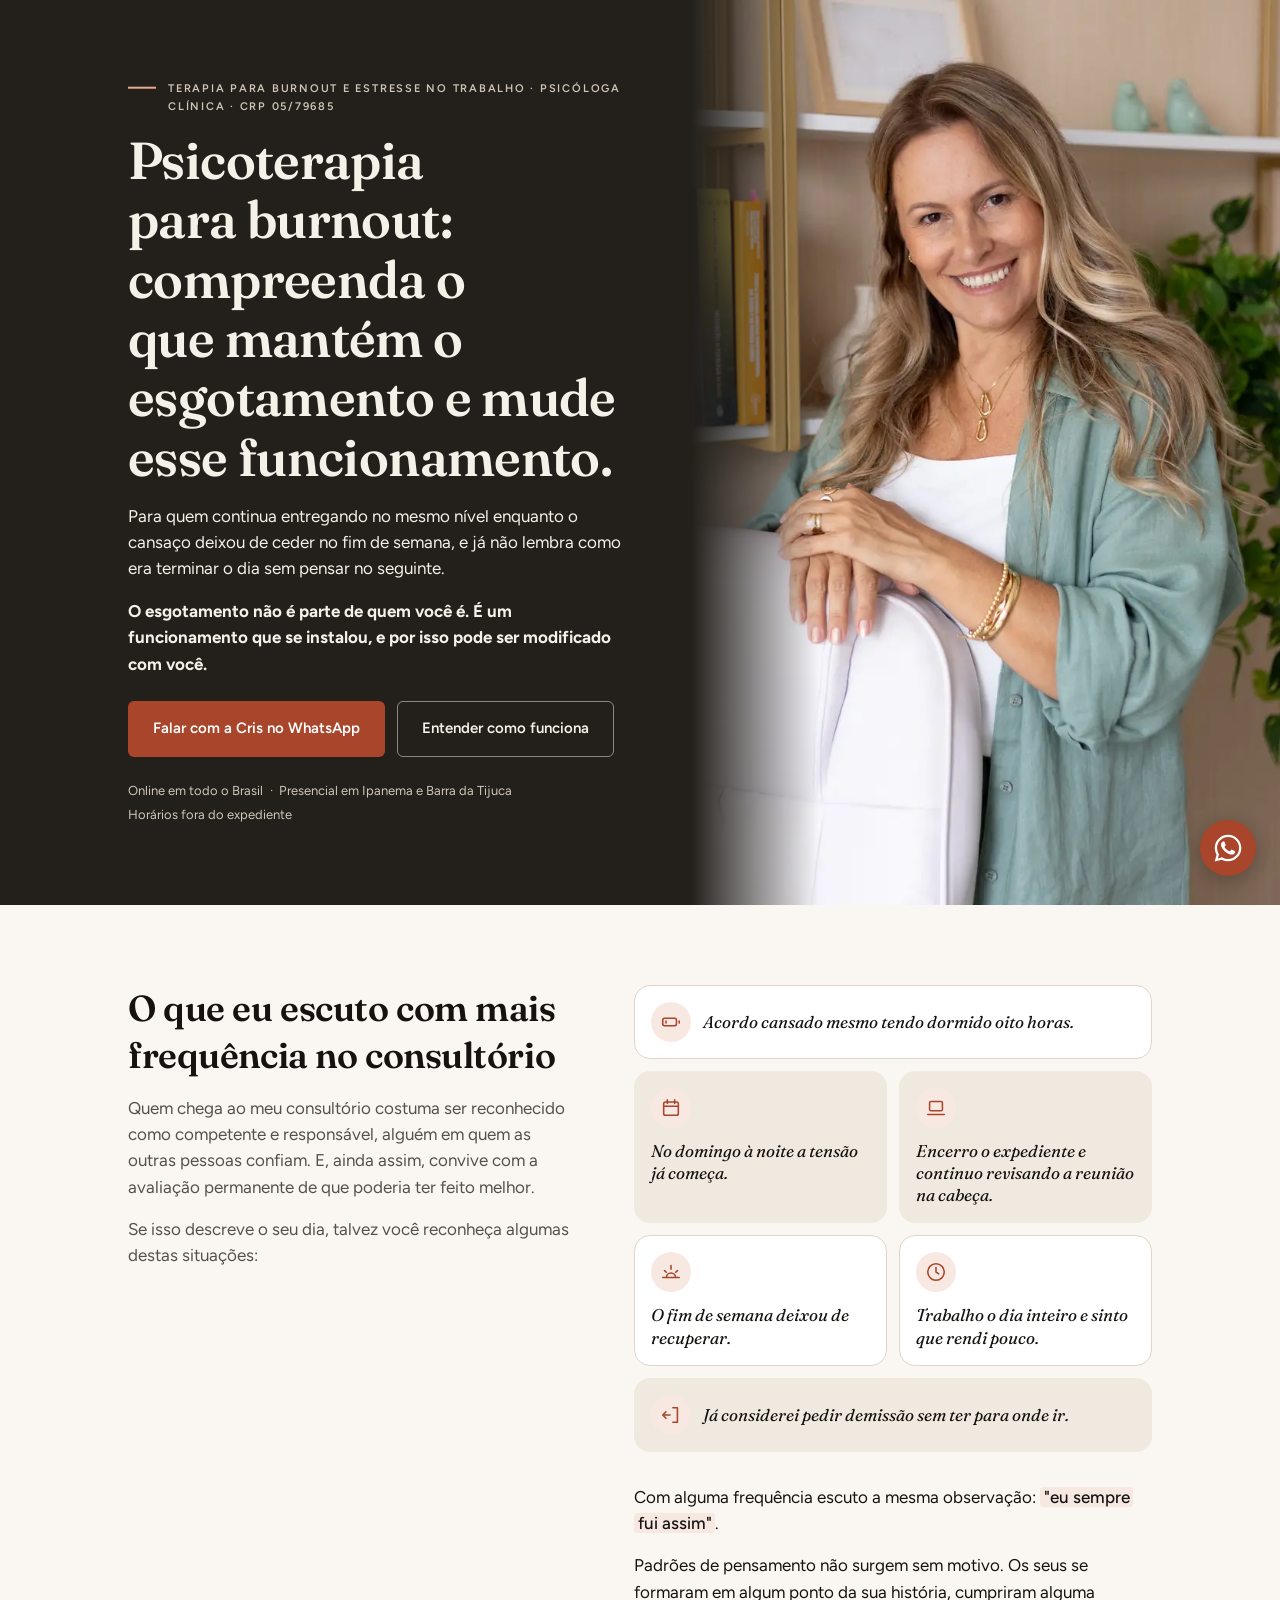
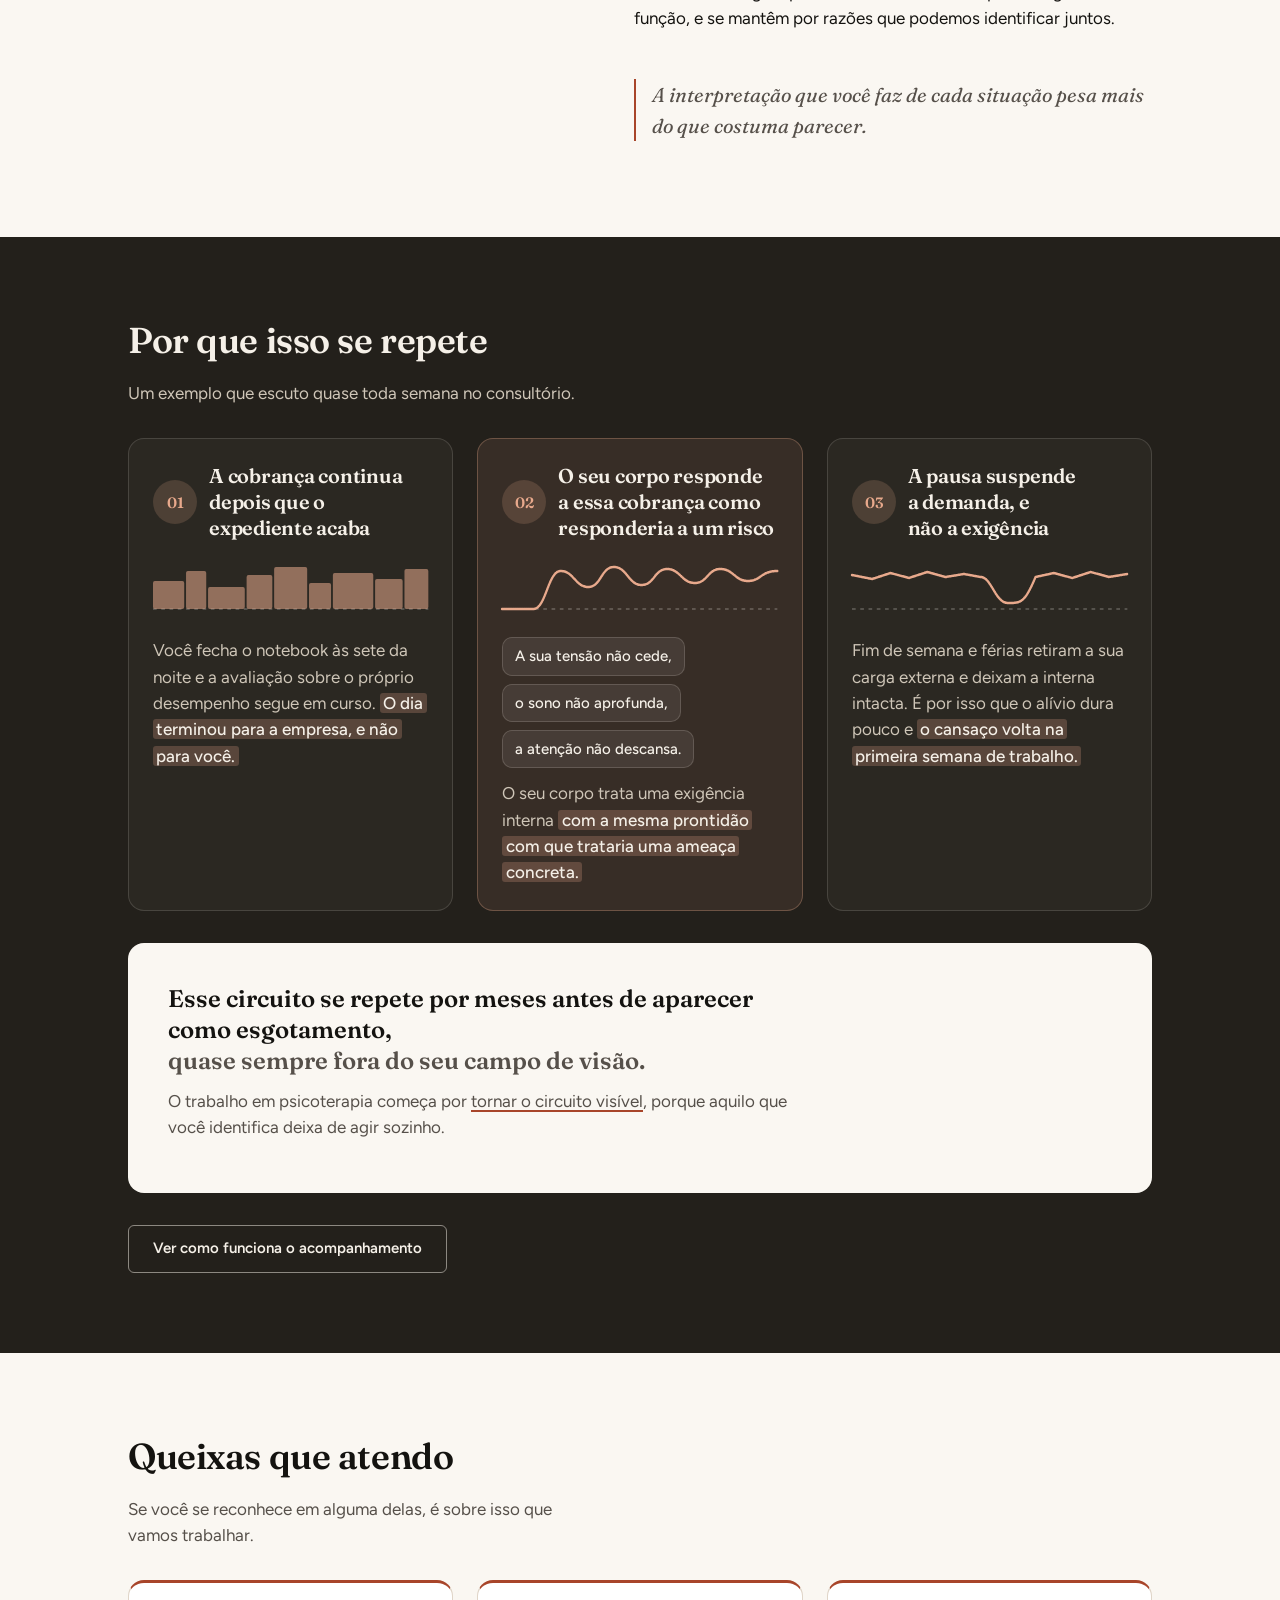
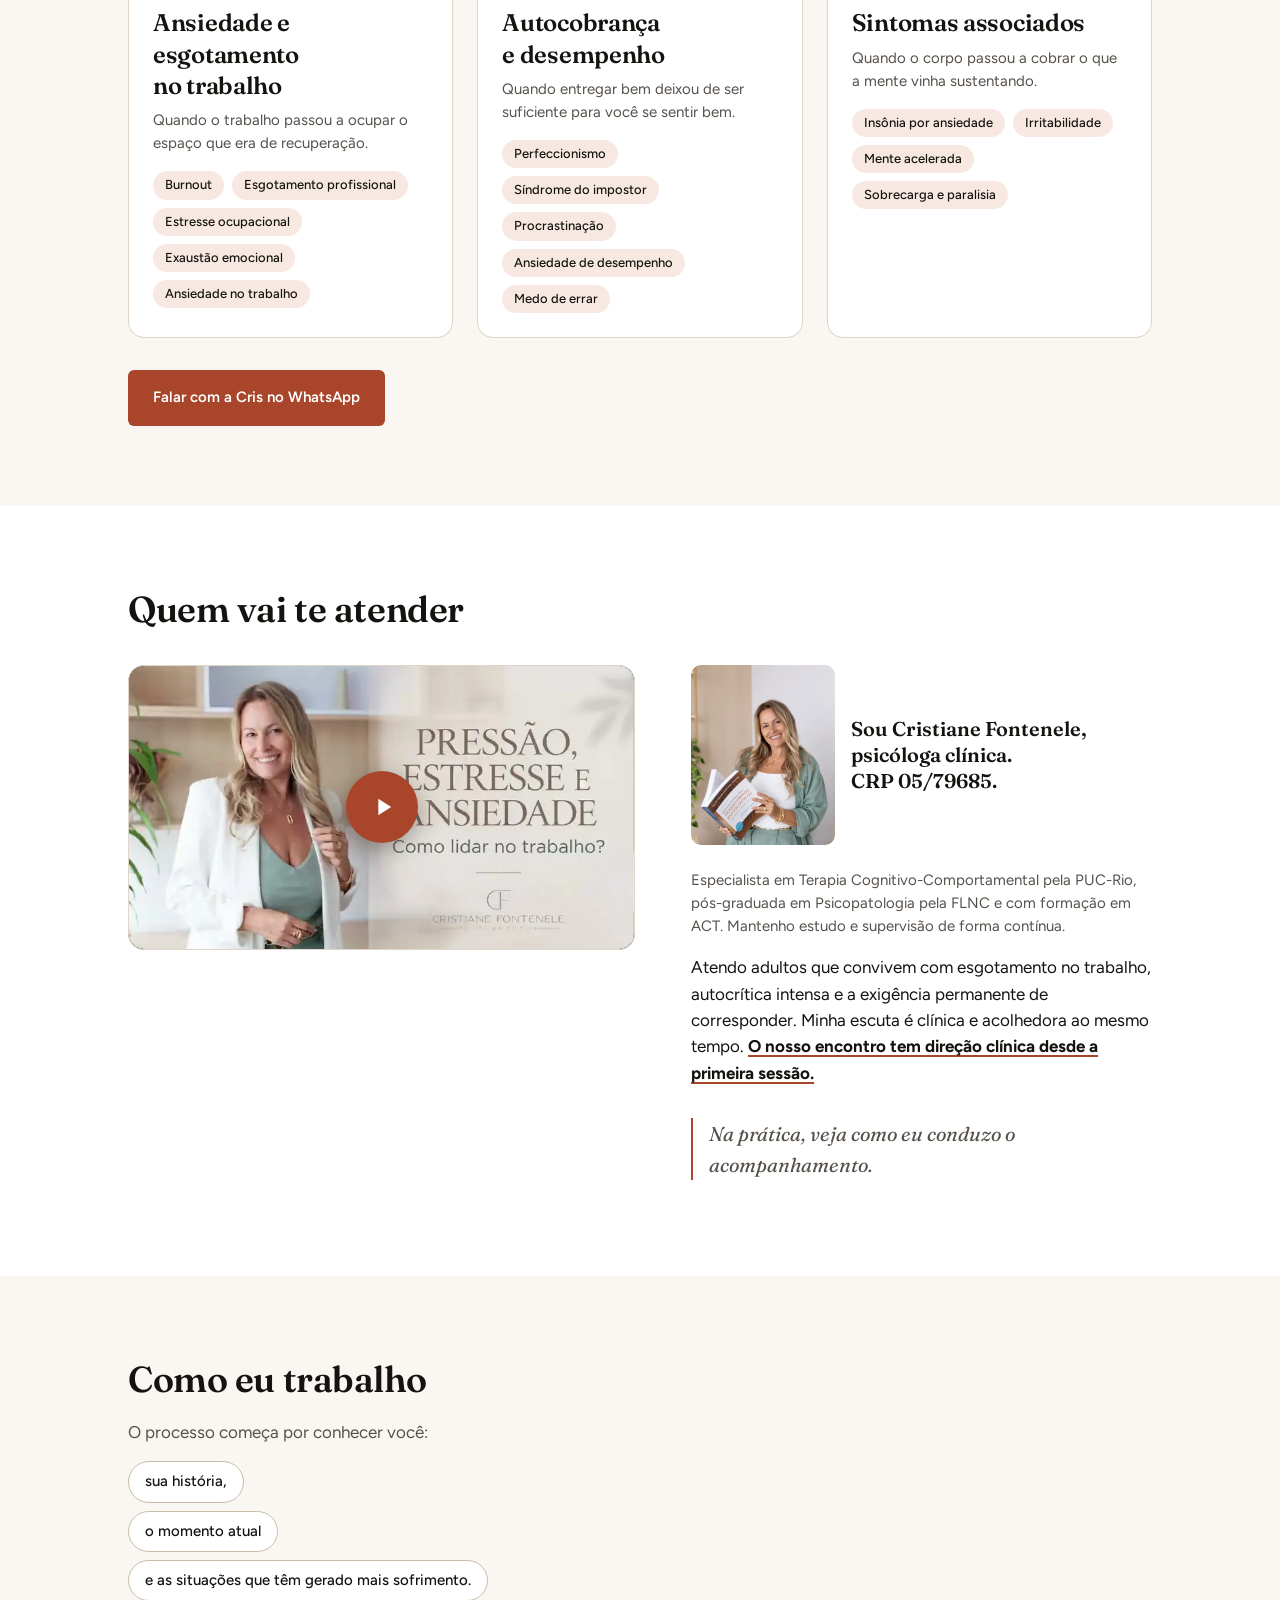
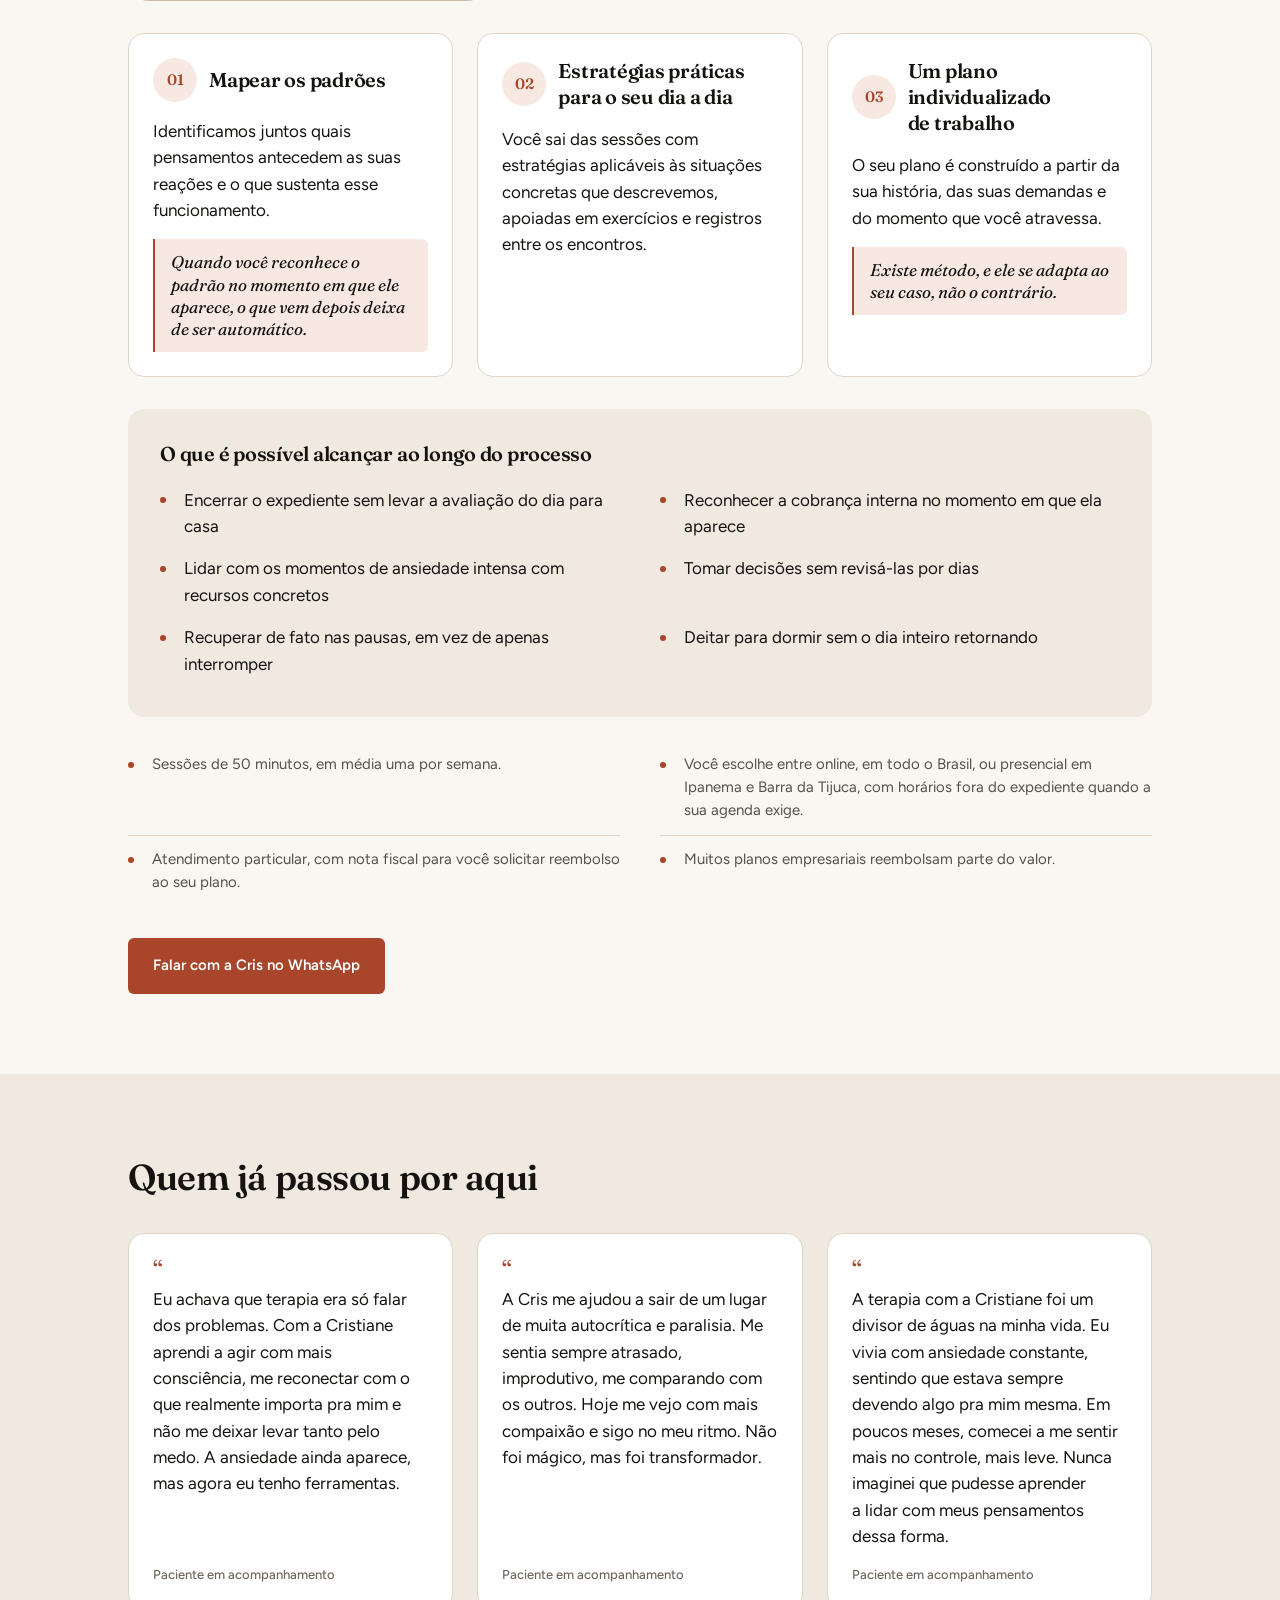
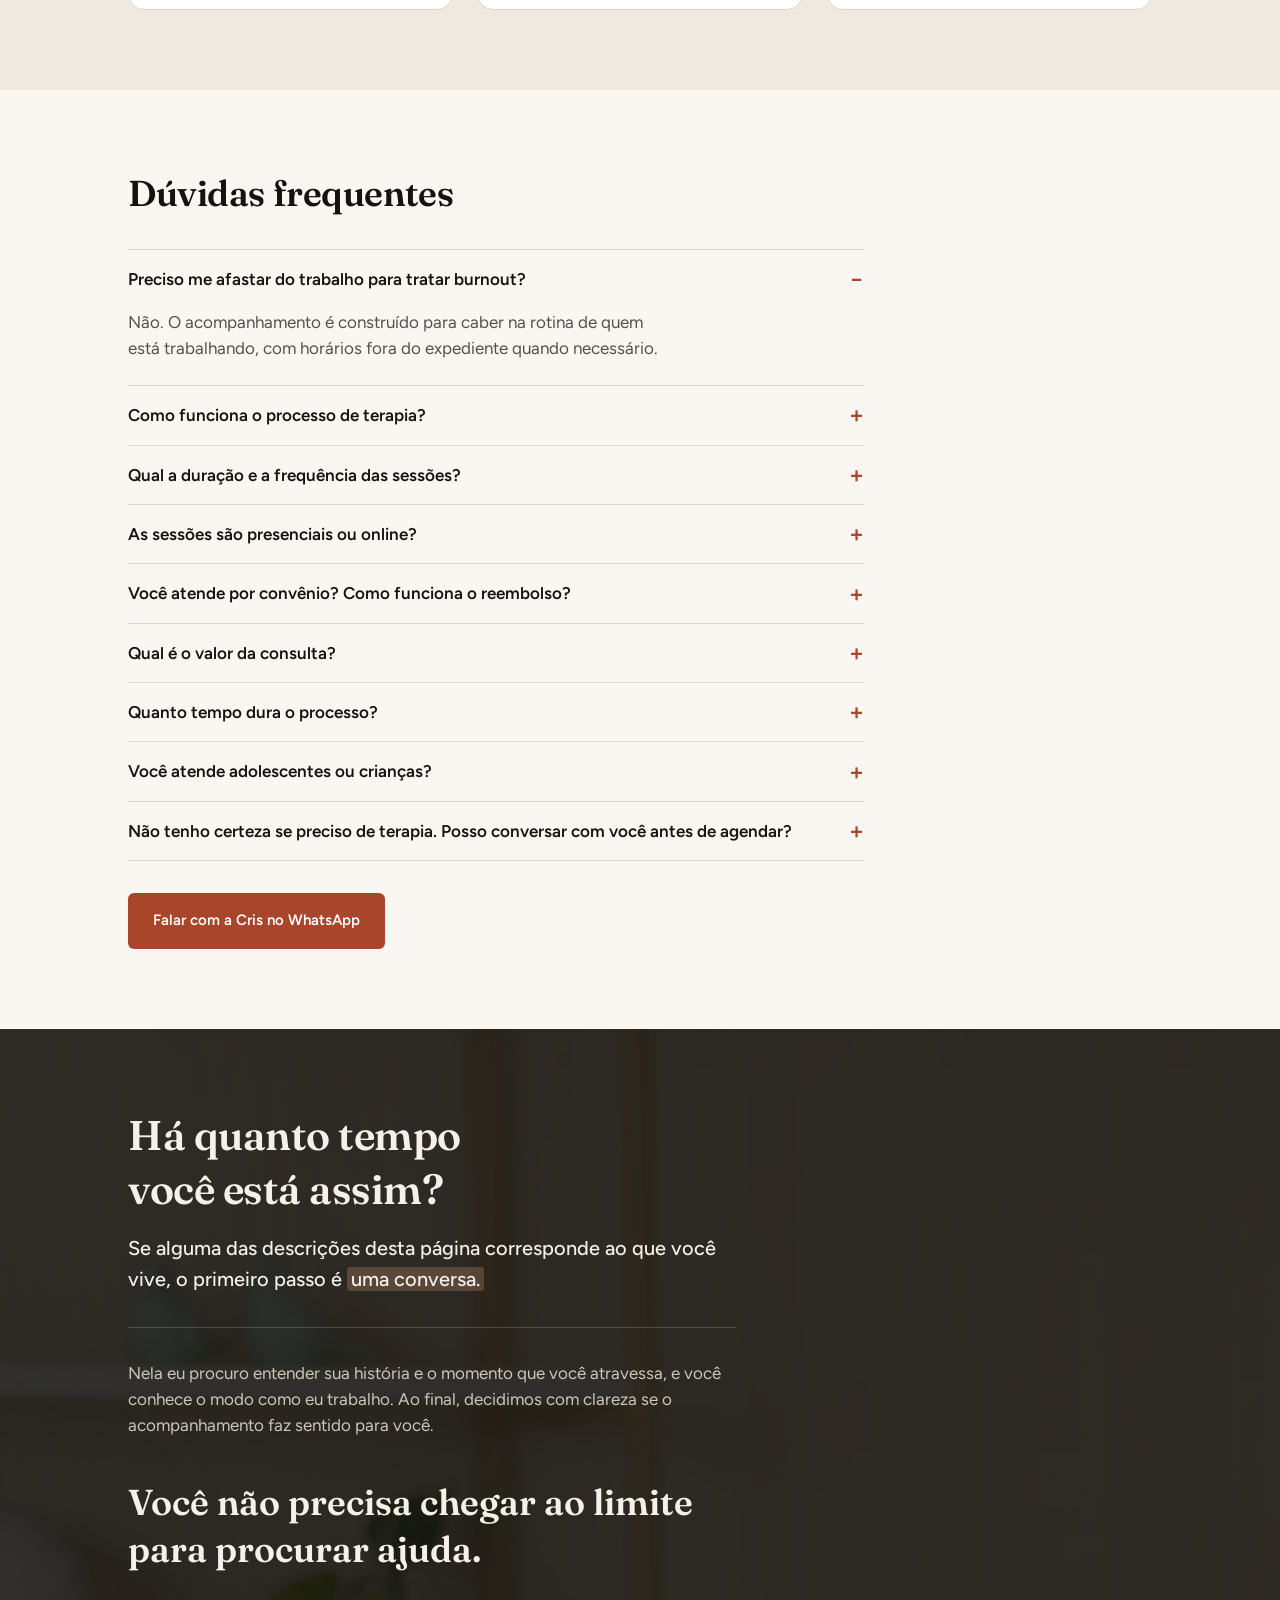
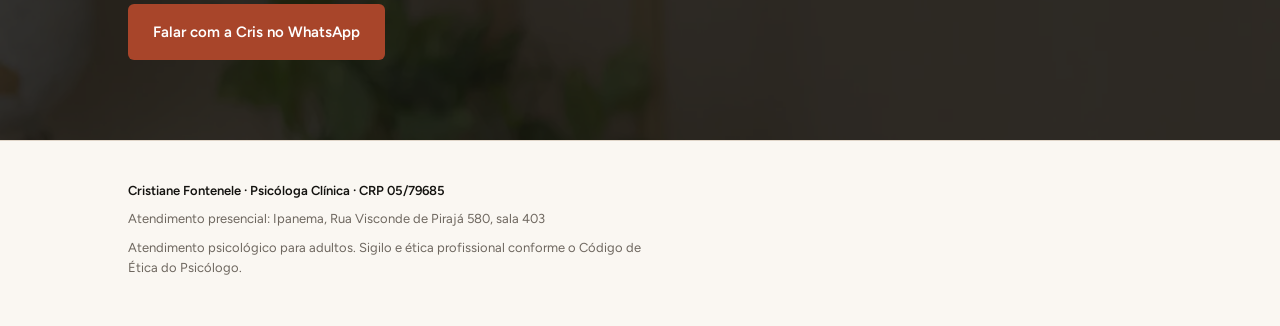
==== commit 529938a6: "Remove a legenda do vídeo nas duas páginas Co-Authored-By: Claude Opus 5.5 <noreply@anthropic.com>" ====
--- a/burnout/index.html
+++ b/burnout/index.html
@@ -247,13 +247,12 @@
                  sizes="(min-width: 900px) 38rem, 100vw" width="1280" height="720"
                  alt="Cristiane Fontenele falando sobre o acompanhamento" loading="lazy" decoding="async">
           </picture>
-          <button type="button" class="video__play" aria-label="Reproduzir o vídeo, 4 minutos">
+          <button type="button" class="video__play" aria-label="Reproduzir o vídeo">
             <svg viewBox="0 0 24 24" aria-hidden="true" width="28" height="28">
               <path d="M8 5v14l11-7z" fill="currentColor"></path>
             </svg>
           </button>
         </div>
-        <p class="video__caption">Quatro minutos sobre como o acompanhamento funciona.</p>
       </div>
       <div class="reveal">
         <div class="bio__id">
--- a/assets/css/app.css
+++ b/assets/css/app.css
@@ -190,7 +190,6 @@
 .video__play:hover { background: var(--c-accent-hover); transform: translate(-50%, -50%) scale(1.06); }
 .video__play svg { margin-left: 3px; }
 .video iframe { position: absolute; inset: 0; width: 100%; height: 100%; border: 0; }
-.video__caption { font-size: var(--fs-caption); color: var(--c-ink-3); margin-top: var(--s-3); }
 
 /* --- Seção 5: quem atende --- */
 .about { display: grid; gap: var(--s-6); }
--- a/assets/css/app.css
+++ b/assets/css/app.css
@@ -190,7 +190,6 @@
 .video__play:hover { background: var(--c-accent-hover); transform: translate(-50%, -50%) scale(1.06); }
 .video__play svg { margin-left: 3px; }
 .video iframe { position: absolute; inset: 0; width: 100%; height: 100%; border: 0; }
-.video__caption { font-size: var(--fs-caption); color: var(--c-ink-3); margin-top: var(--s-3); }
 
 /* --- Seção 5: quem atende --- */
 .about { display: grid; gap: var(--s-6); }
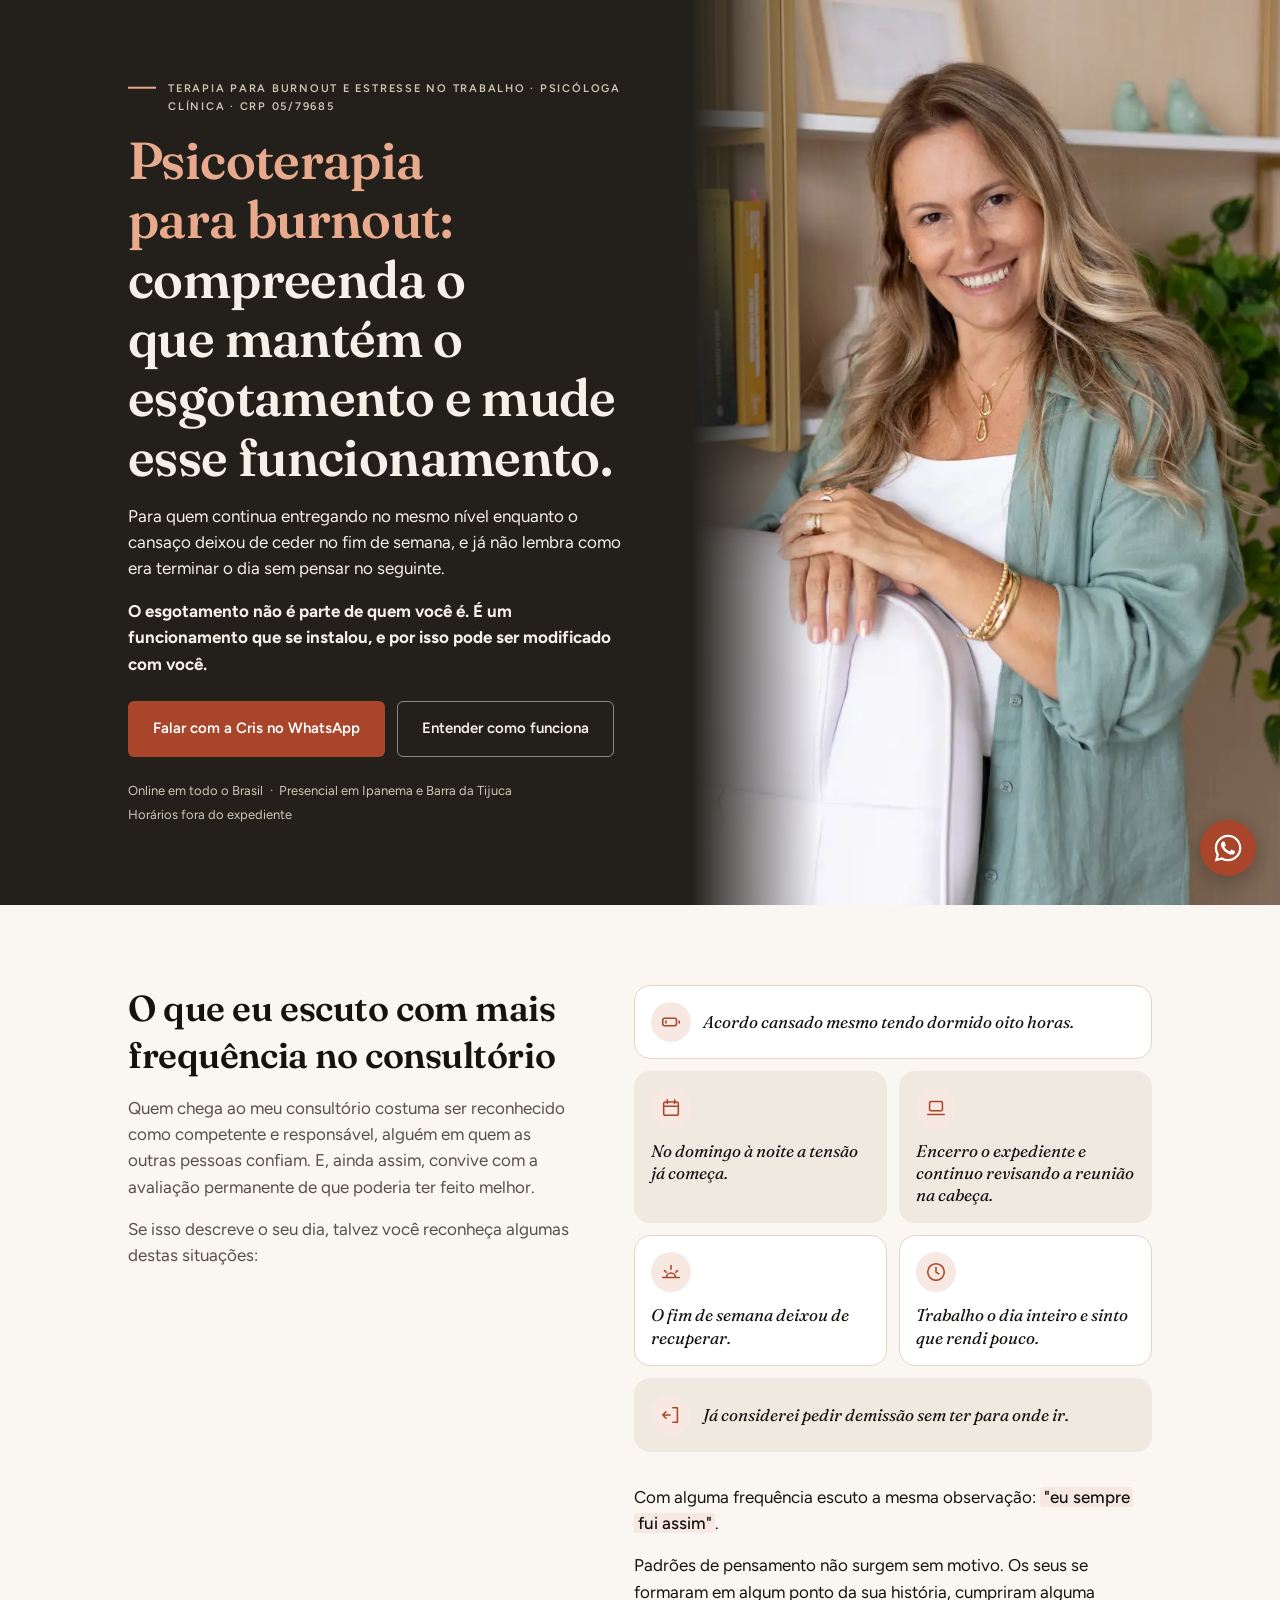
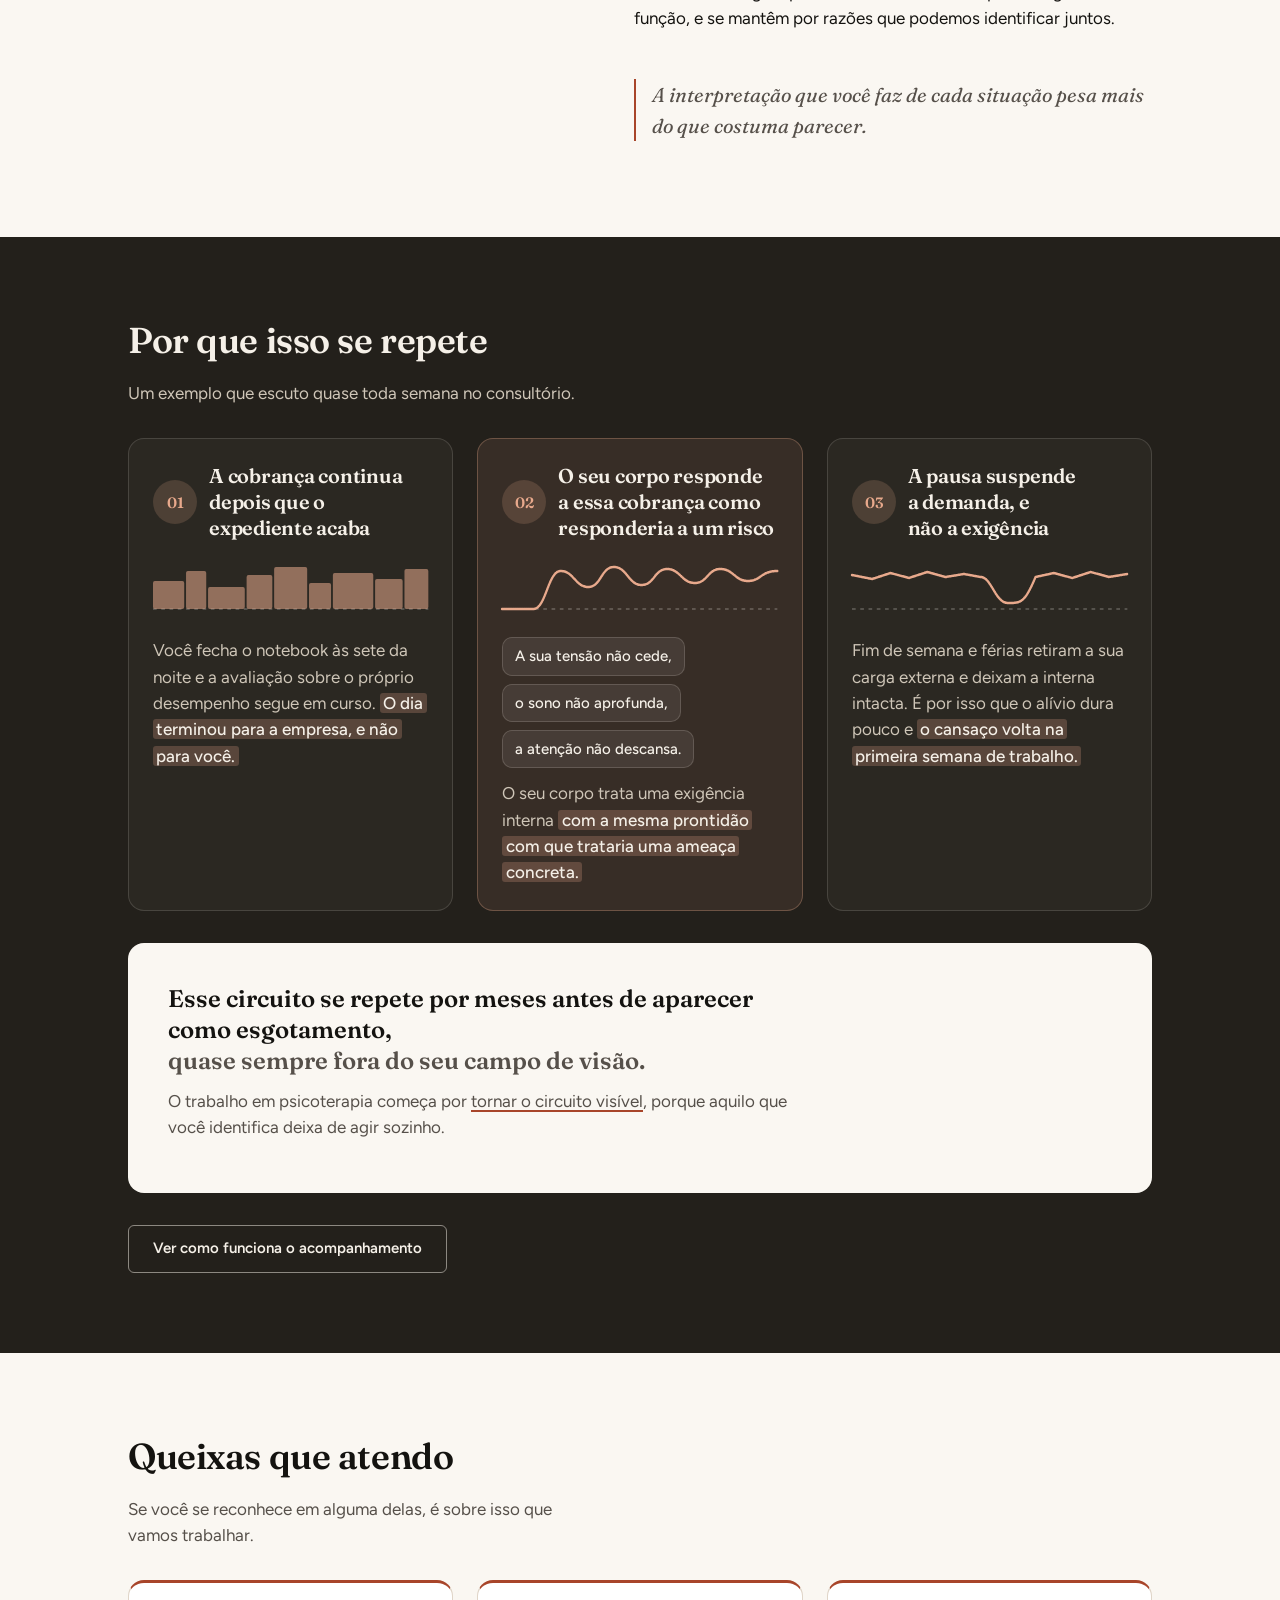
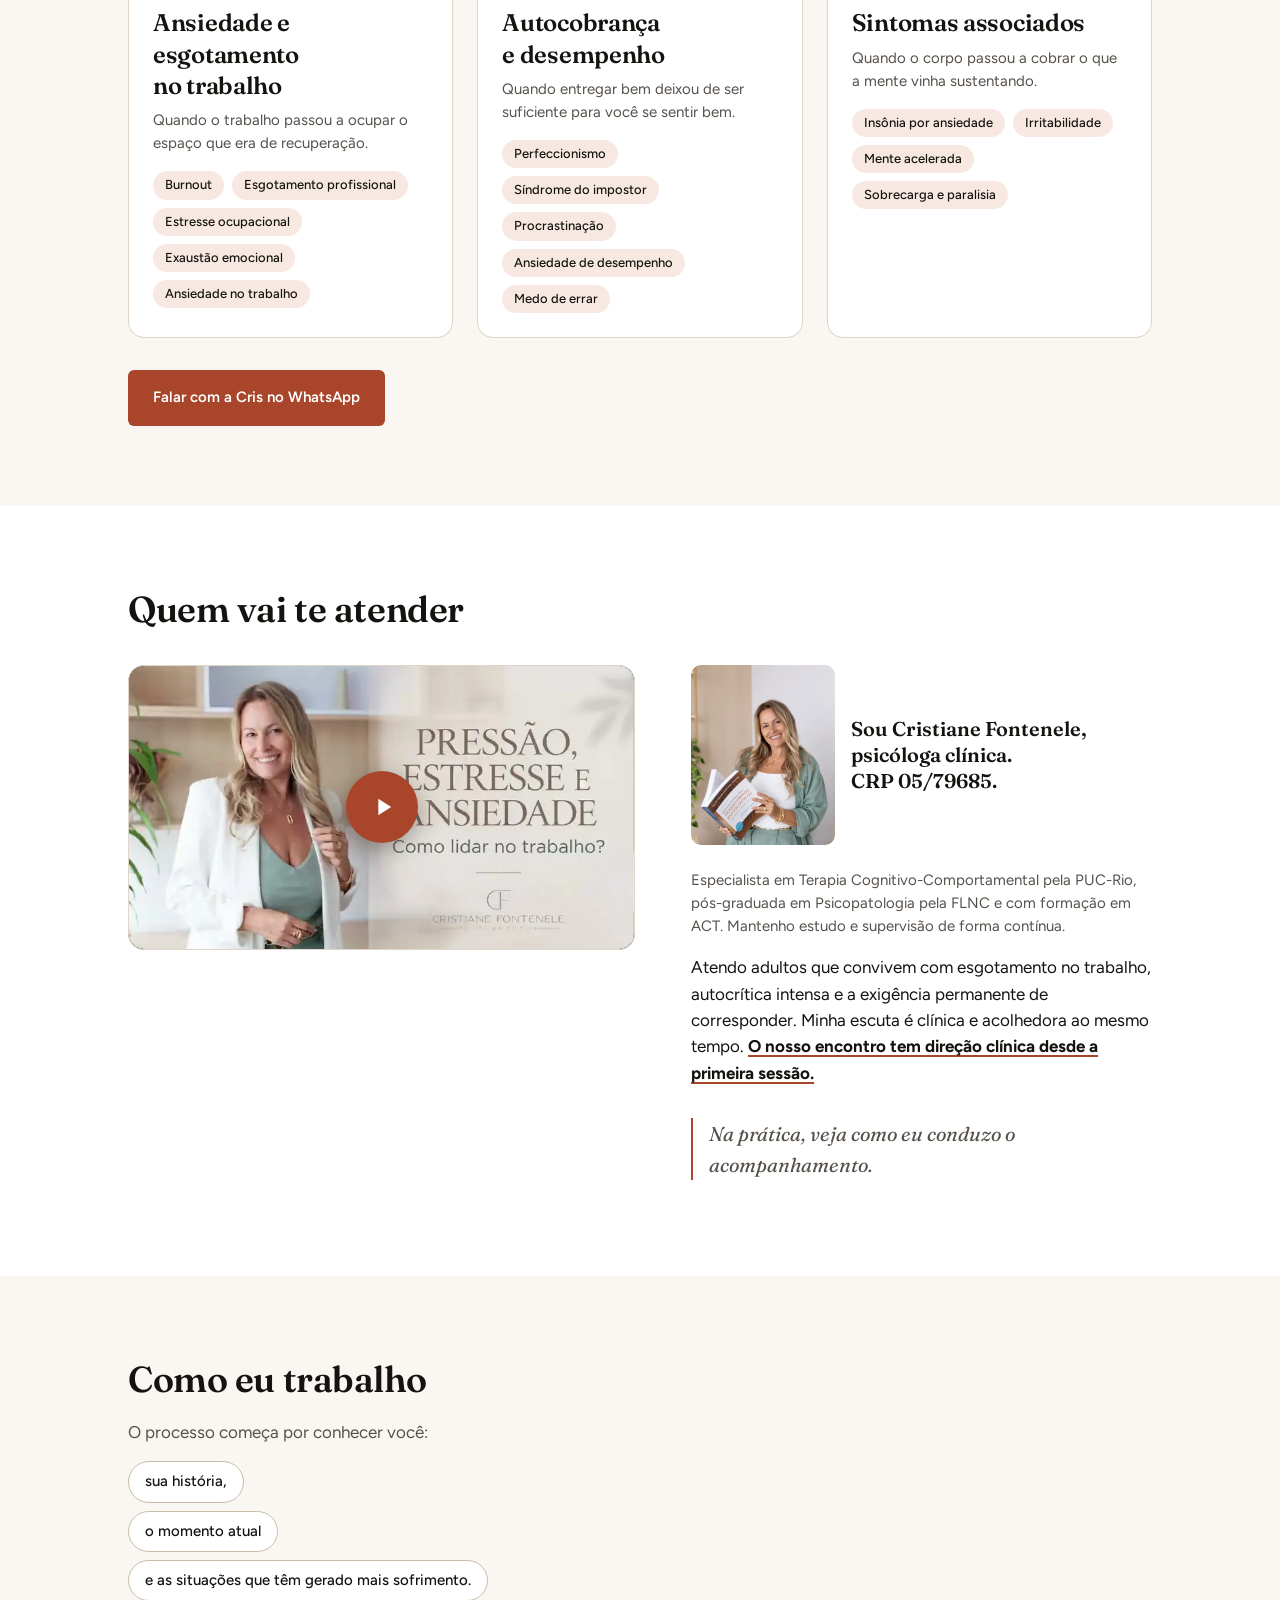
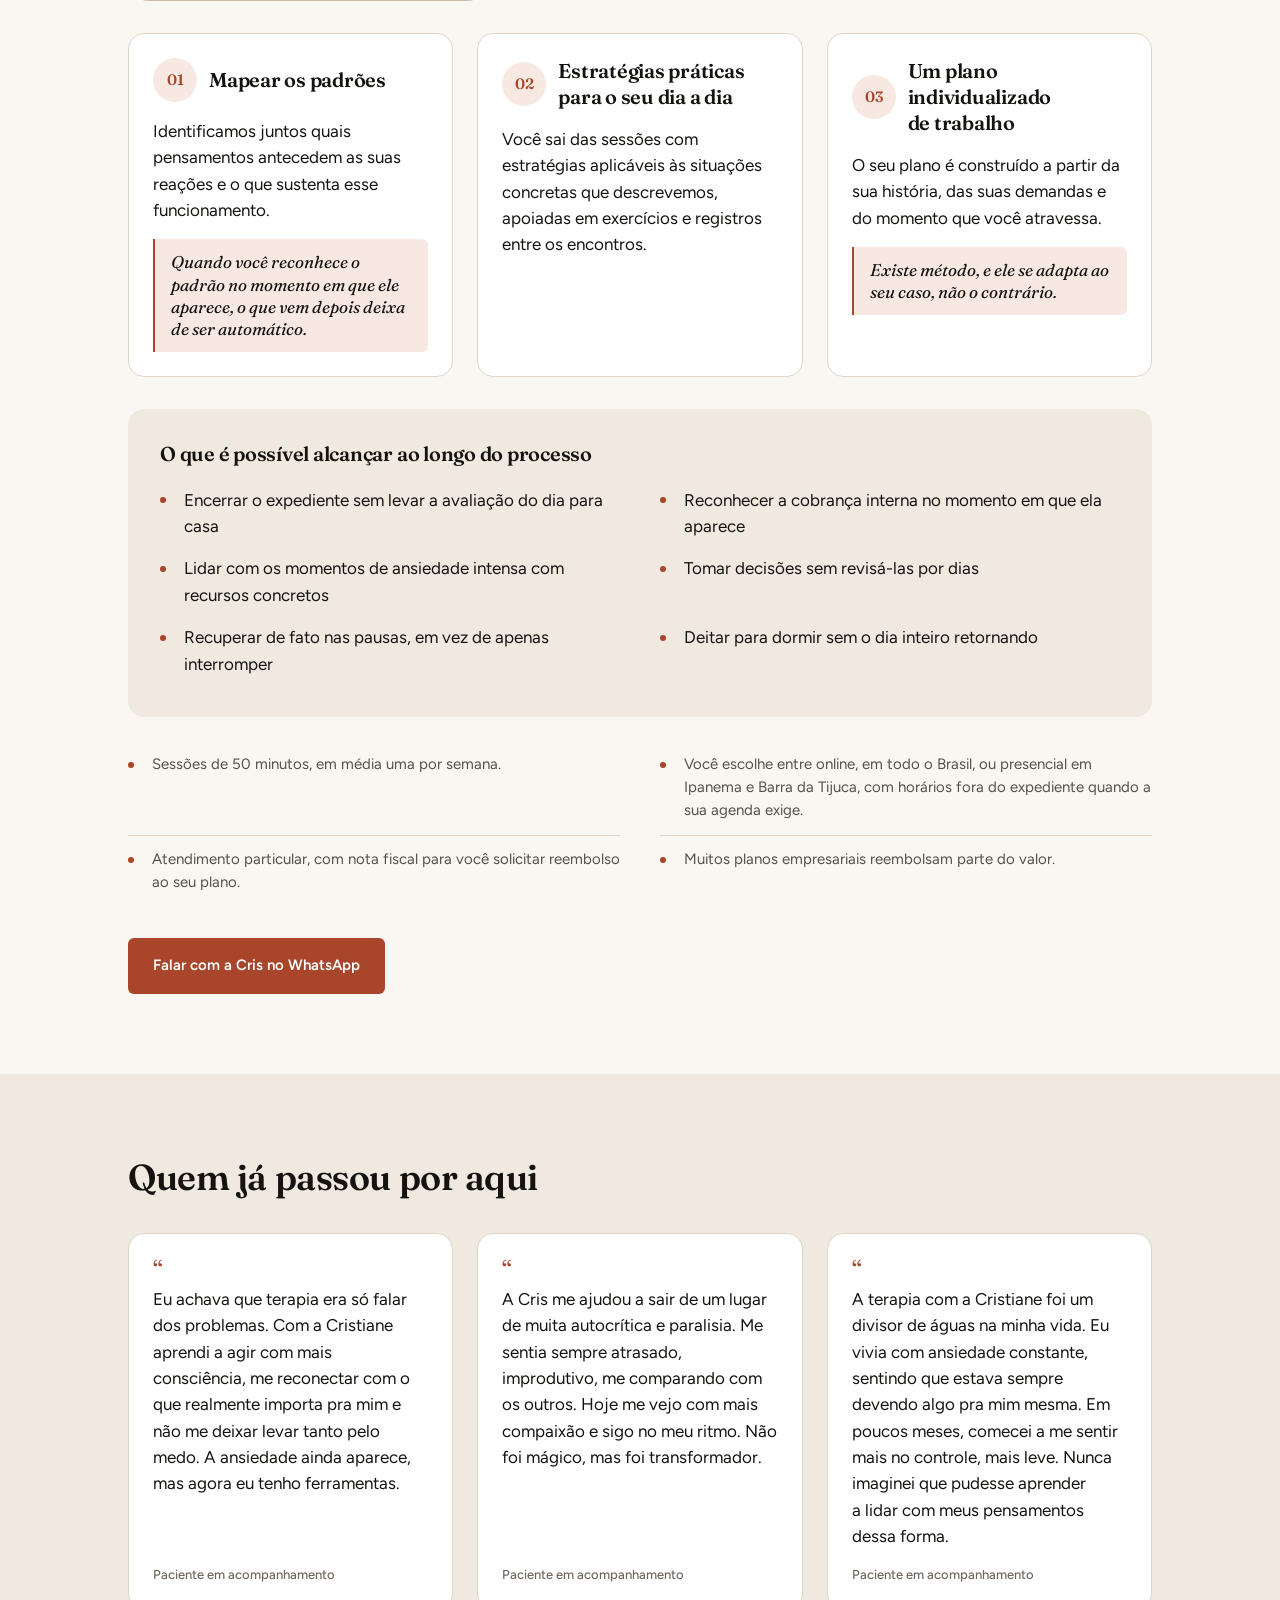
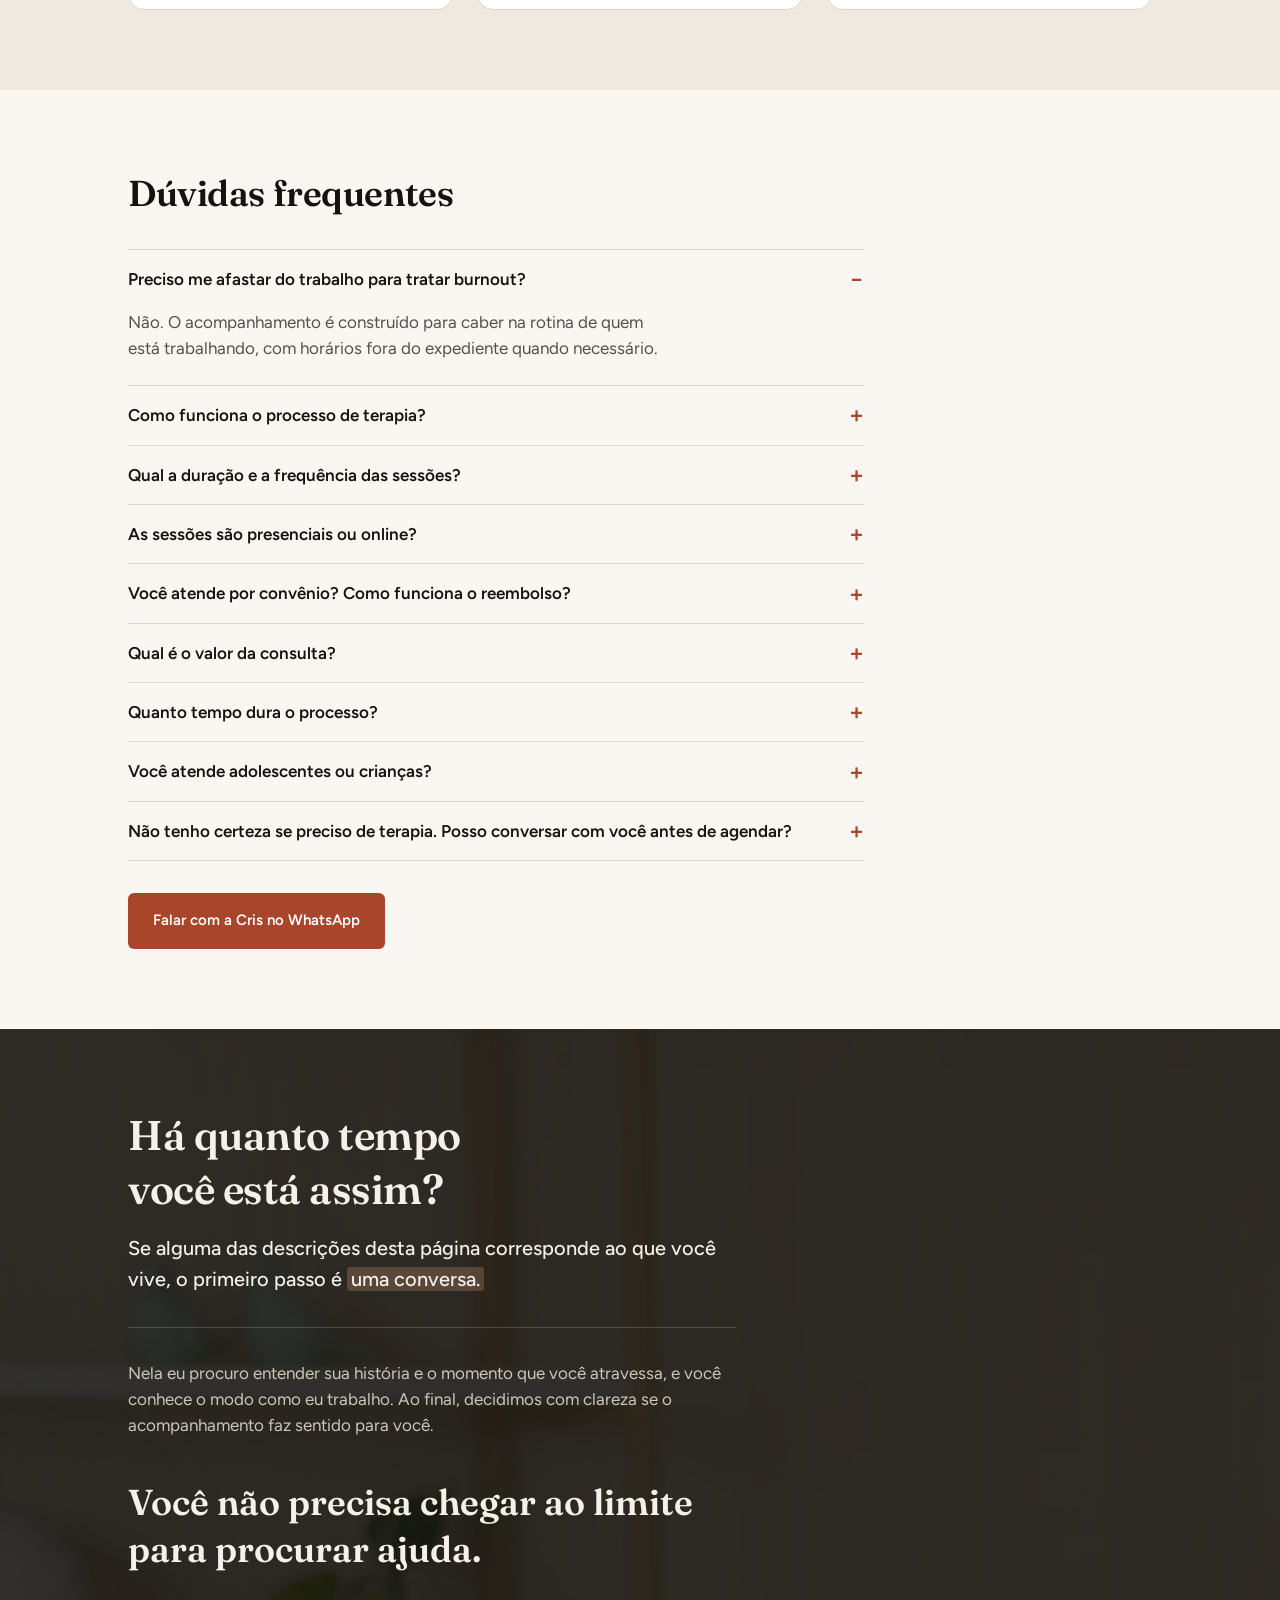
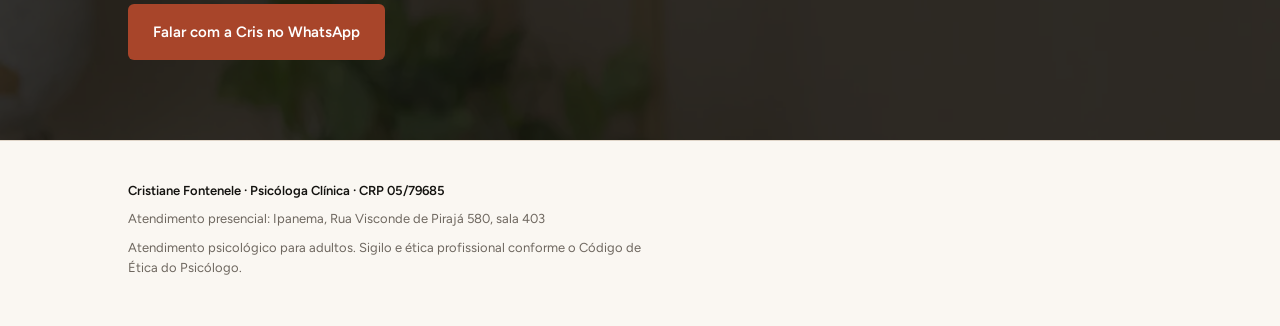
==== commit 36147e2e: "Hero: destaque no termo da campanha e menos texto na página A Co-Authored-By: Claude Opus 5.5 <norep" ====
--- a/burnout/index.html
+++ b/burnout/index.html
@@ -41,6 +41,7 @@
 .hero .overline{color:var(--c-on-dark-2)}
 .hero .overline::before{background:var(--c-accent-dark)}
 .hero h1{color:var(--c-on-dark)}
+.hero__hl{color:var(--c-accent-dark)}
 .hero p{color:var(--c-on-dark)}
 .hero__punch{font-weight:600}
 .hero__actions{display:grid;gap:var(--s-3);margin:var(--s-5) 0}
@@ -105,7 +106,7 @@
   </div>
   <div class="wrap hero__content">
     <p class="overline">TERAPIA PARA BURNOUT E ESTRESSE NO TRABALHO · PSICÓLOGA CLÍNICA · CRP 05/79685</p>
-    <h1>Psicoterapia para burnout: compreenda o que mantém o esgotamento e mude esse funcionamento.</h1>
+    <h1><span class="hero__hl">Psicoterapia para burnout:</span> compreenda o que mantém o esgotamento e mude esse funcionamento.</h1>
     <p>Para quem continua entregando no mesmo nível enquanto o cansaço deixou de ceder no fim de semana, e já não lembra como era terminar o dia sem pensar no seguinte.</p>
     <p class="hero__punch"><strong>O esgotamento não é parte de quem você é. É um funcionamento que se instalou, e por isso pode ser modificado com você.</strong></p>
     <div class="hero__actions">
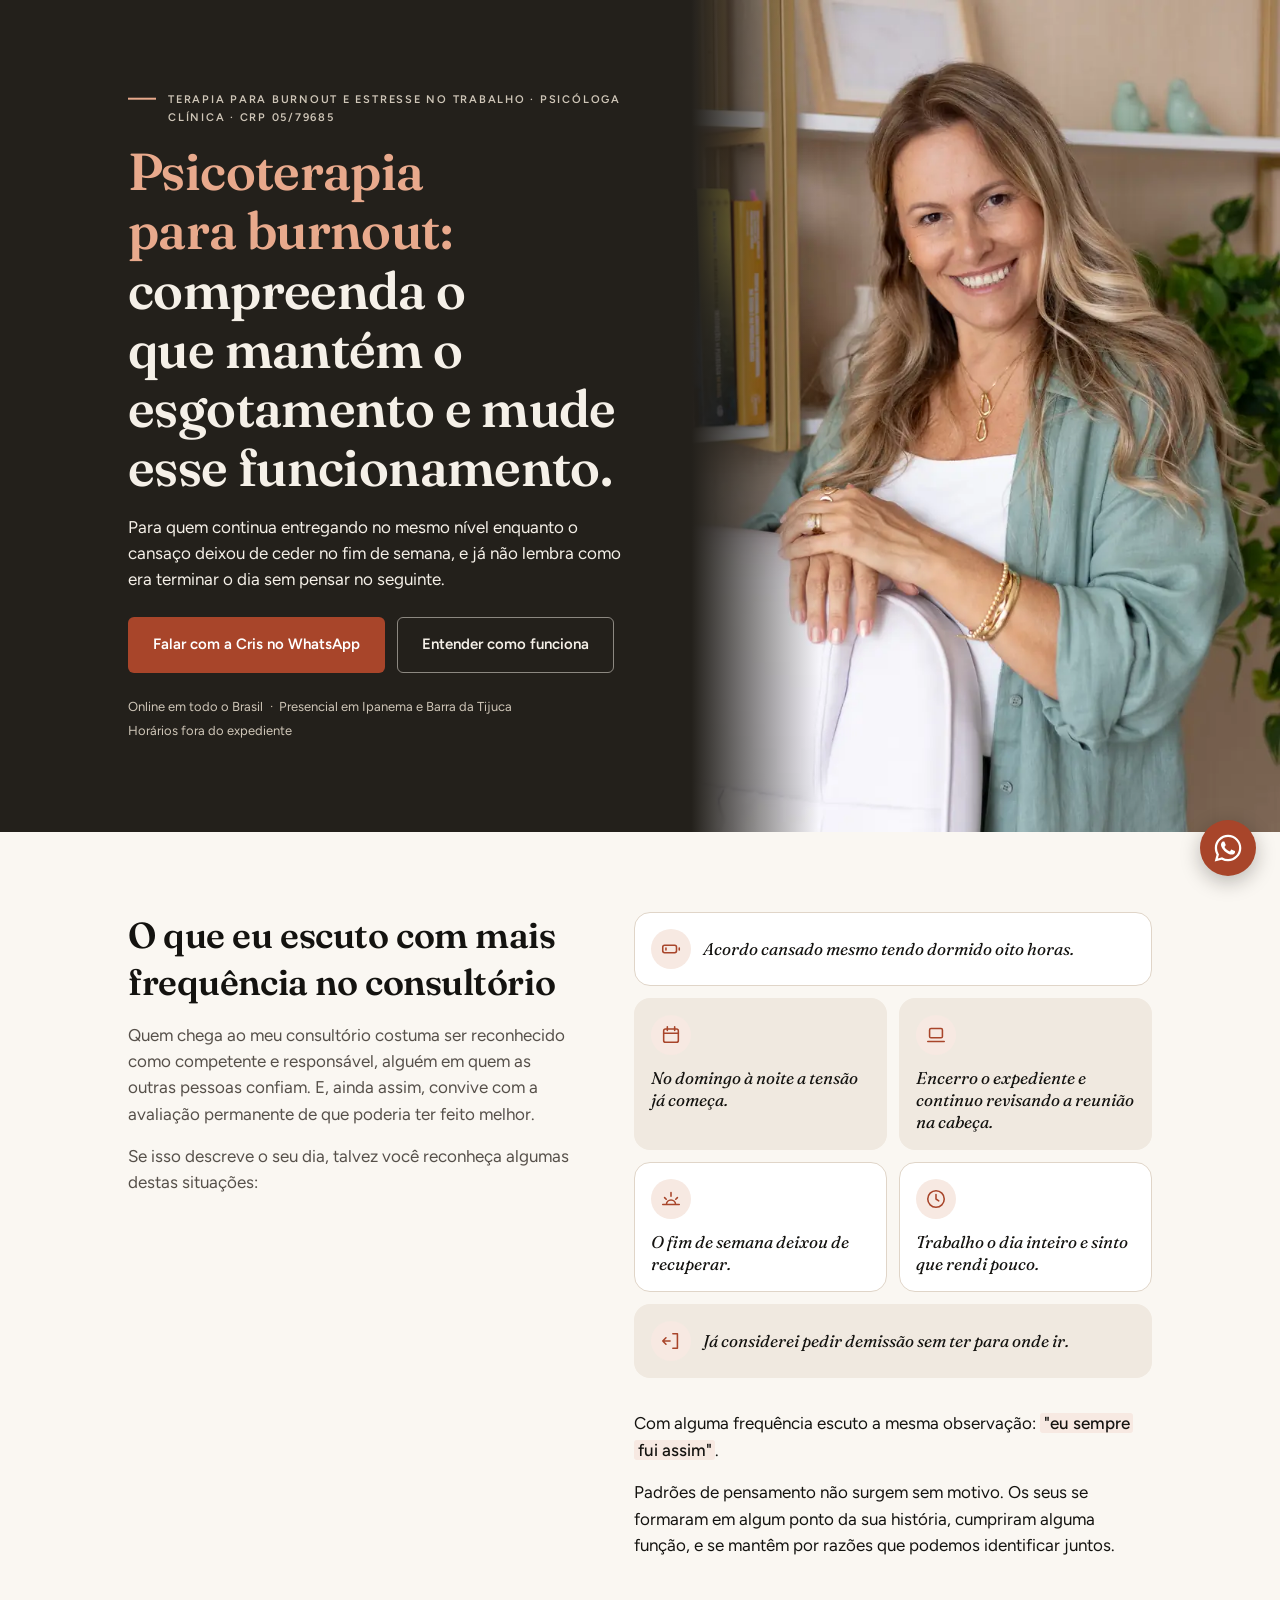
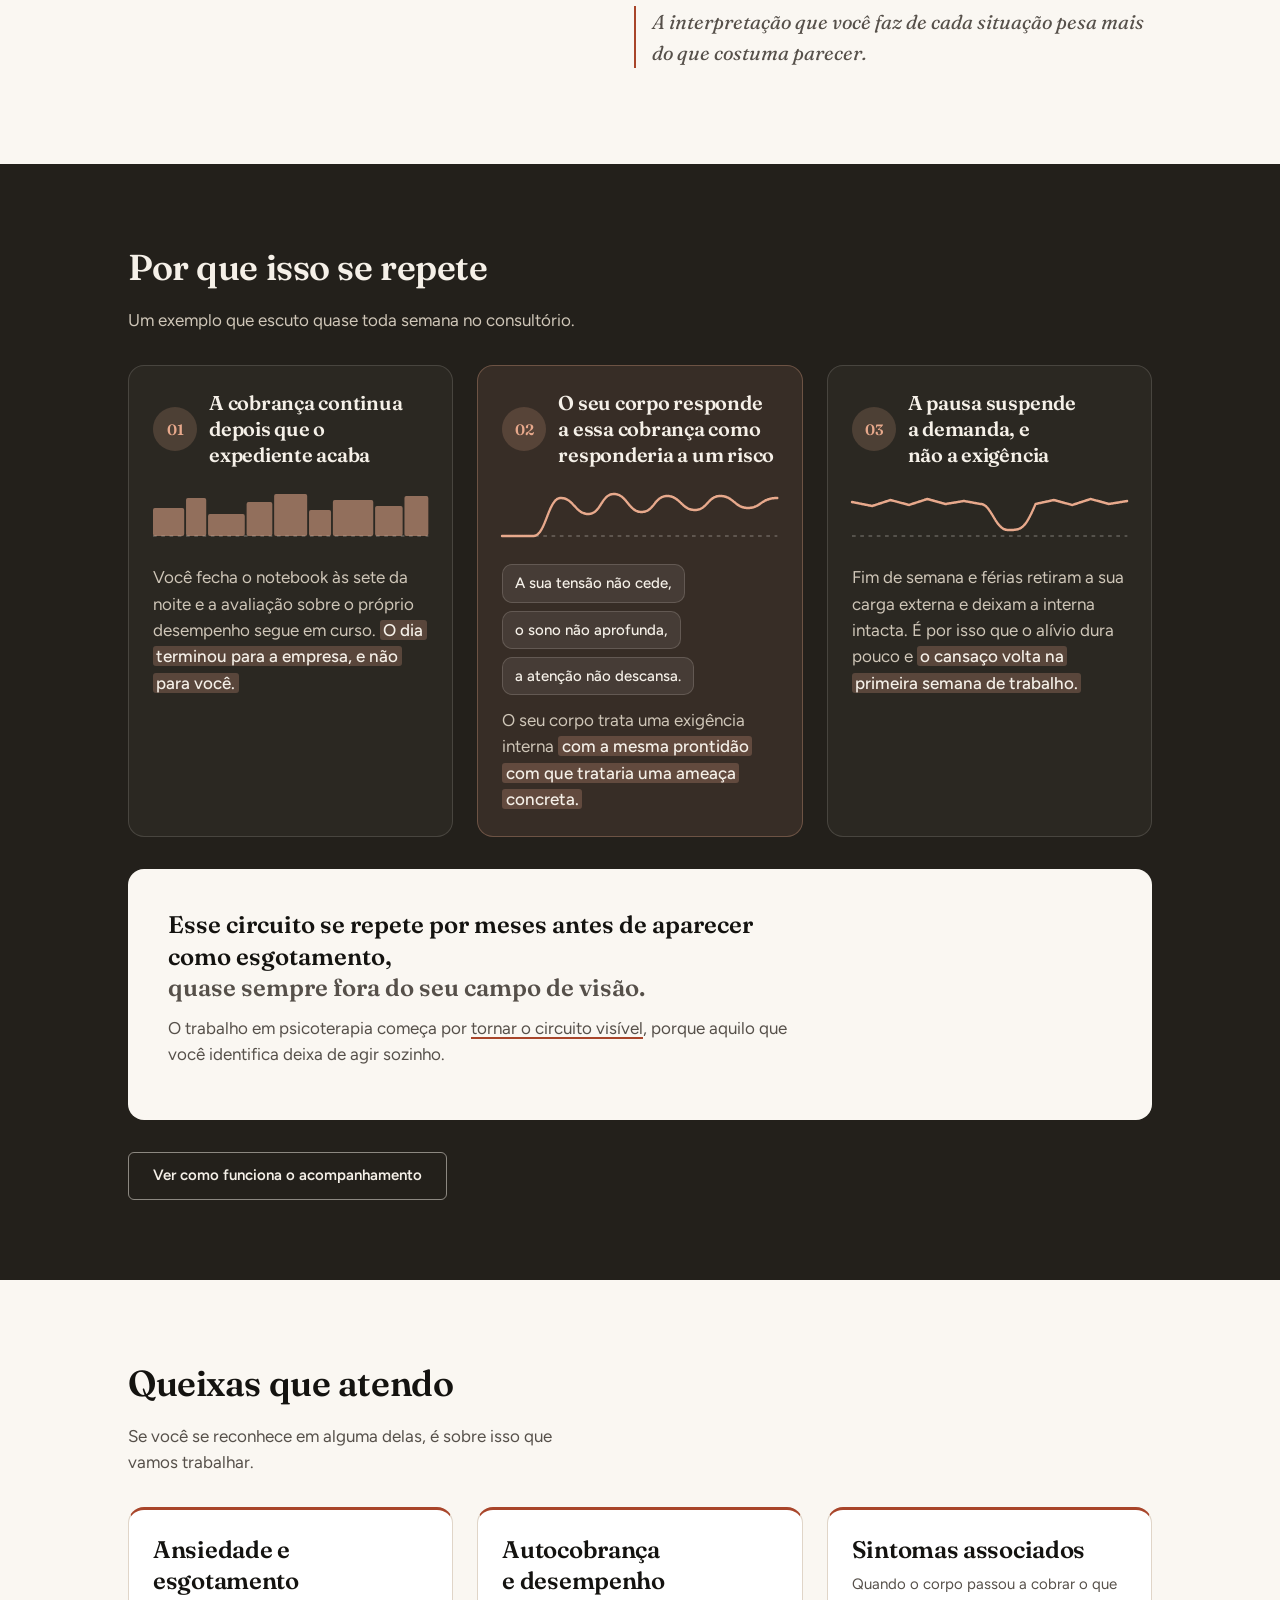
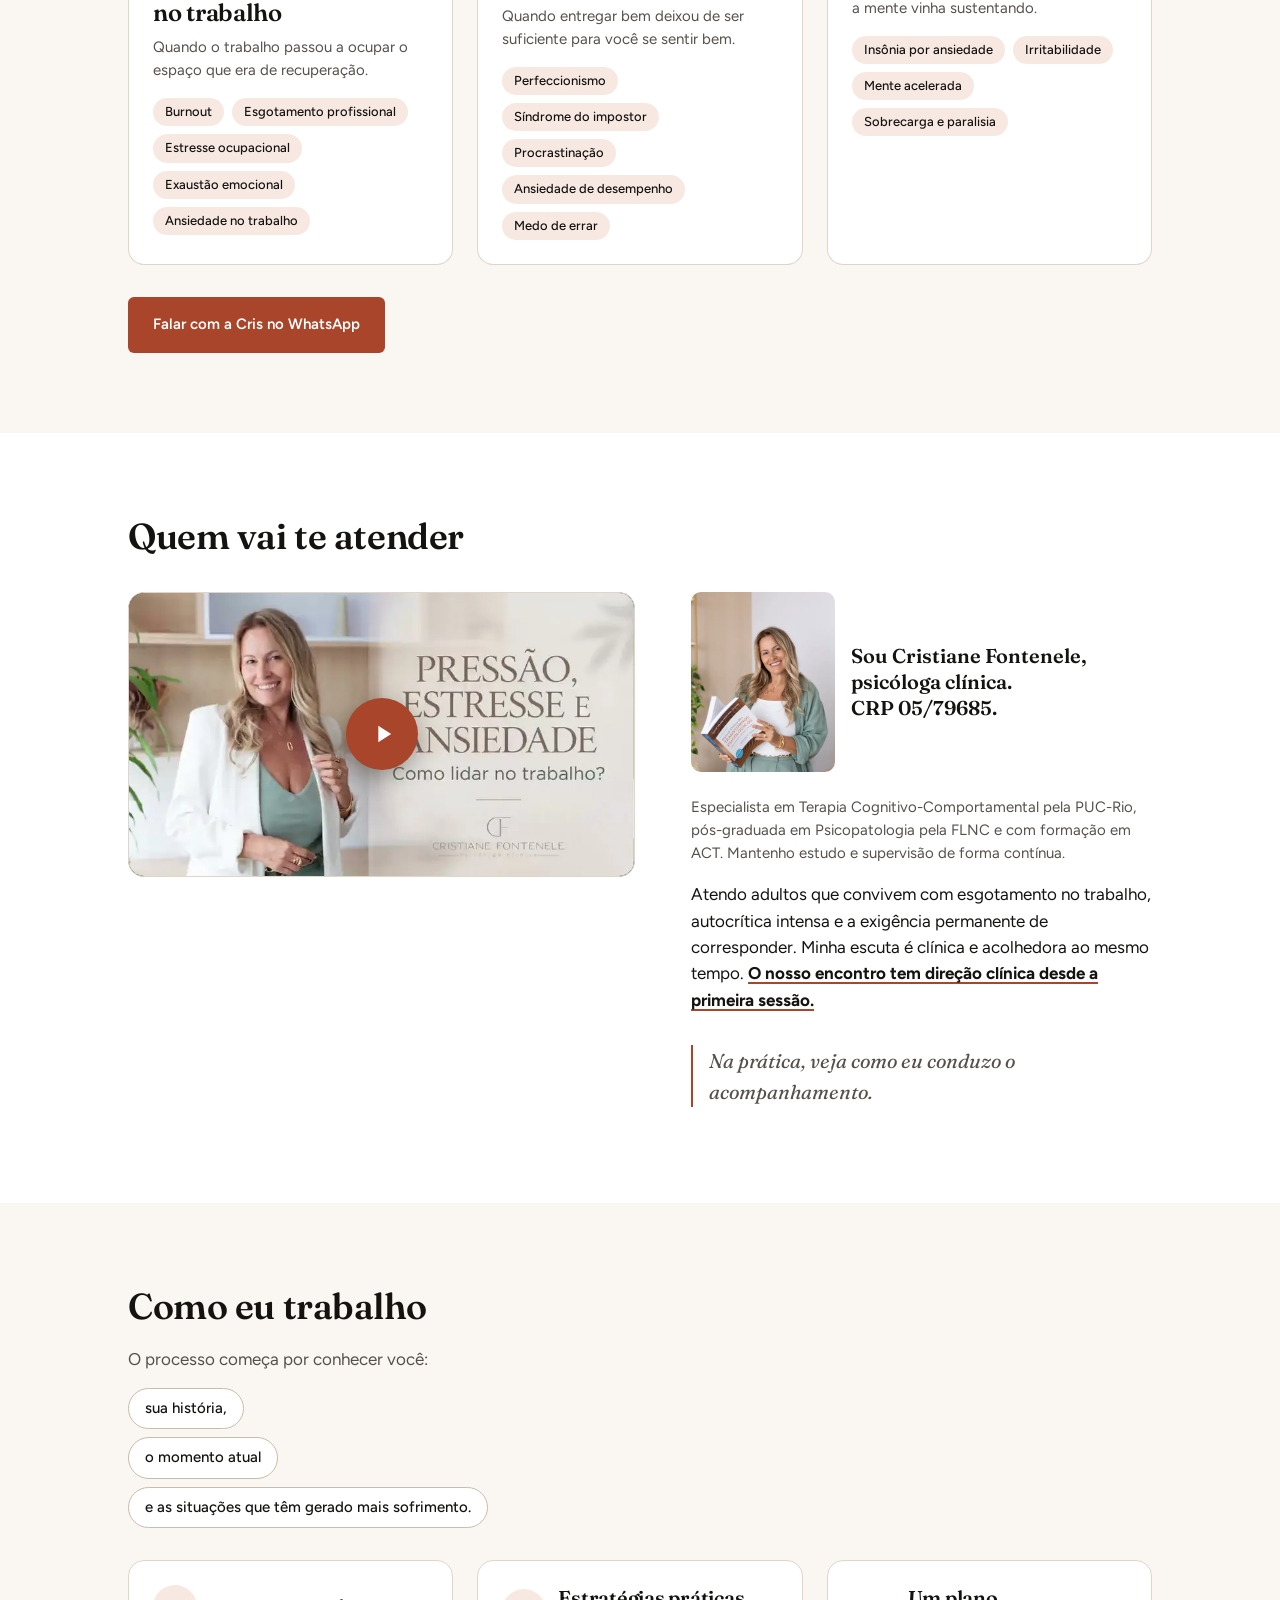
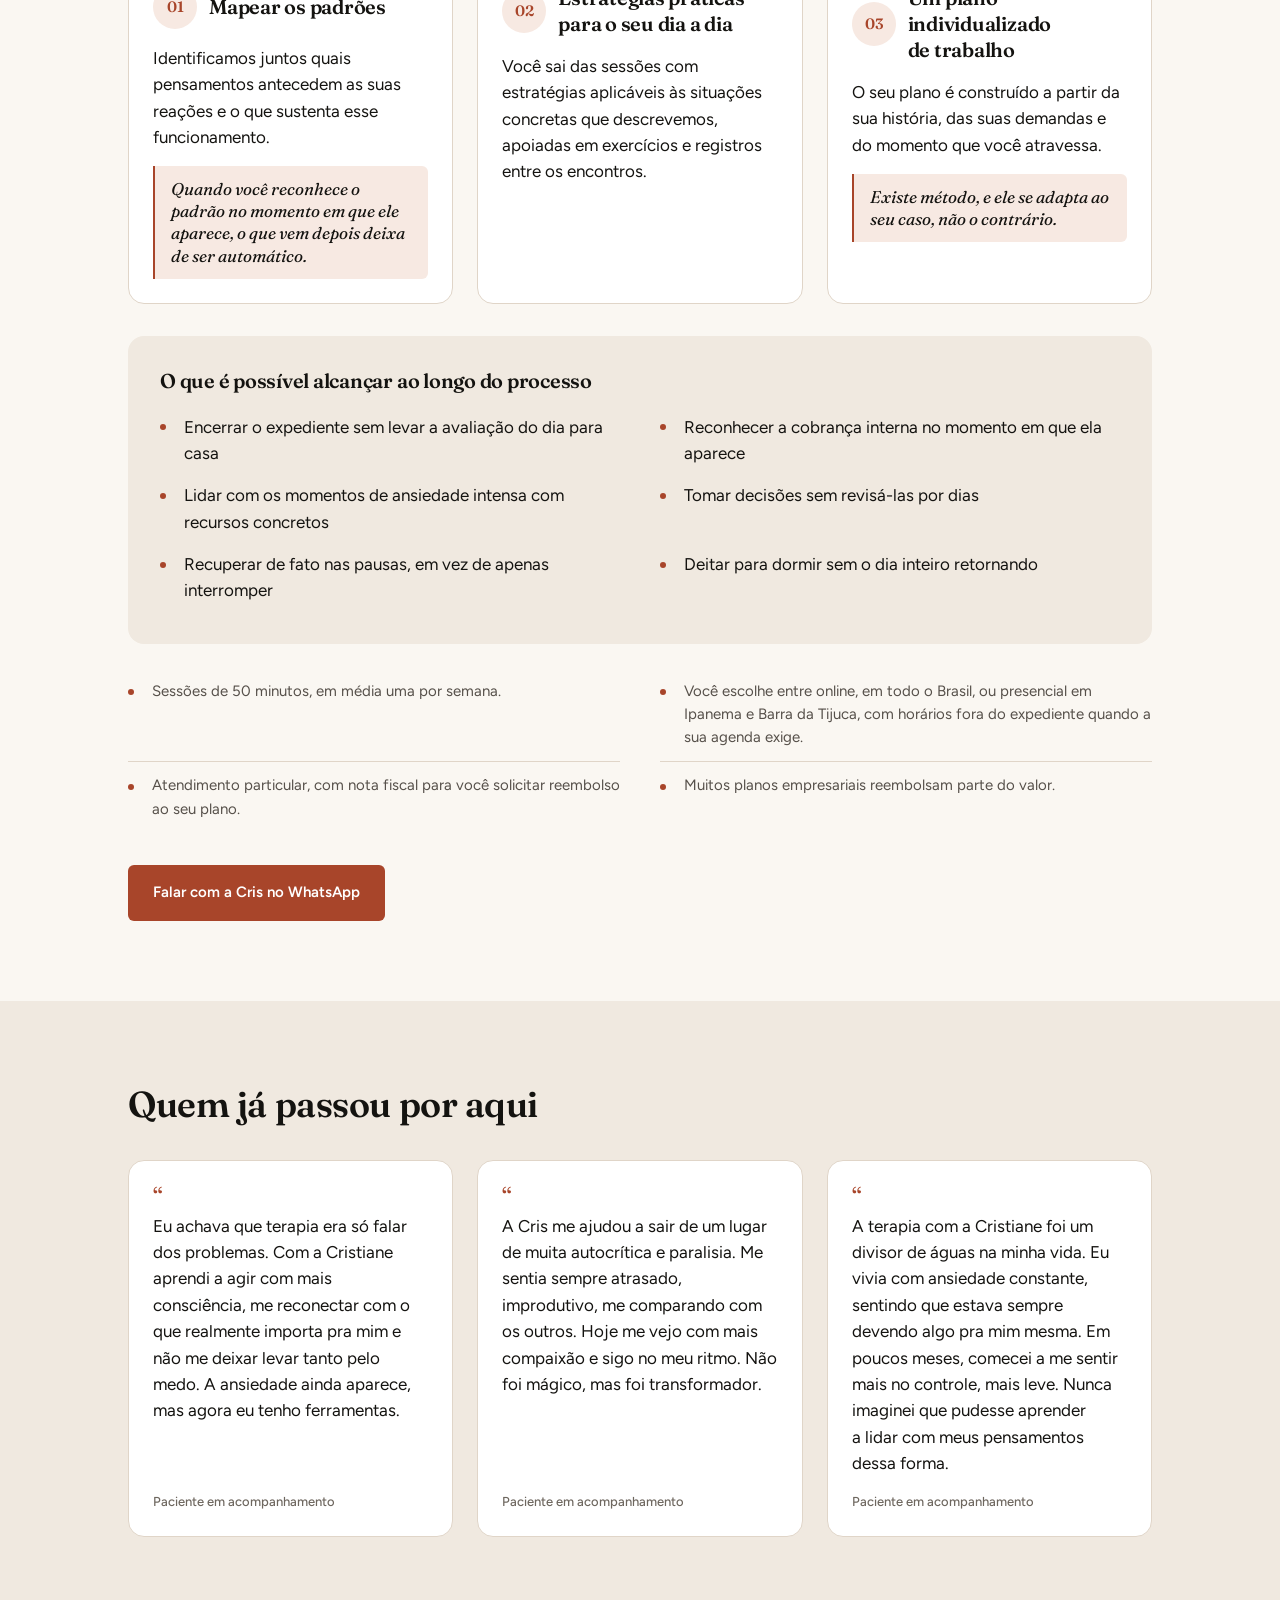
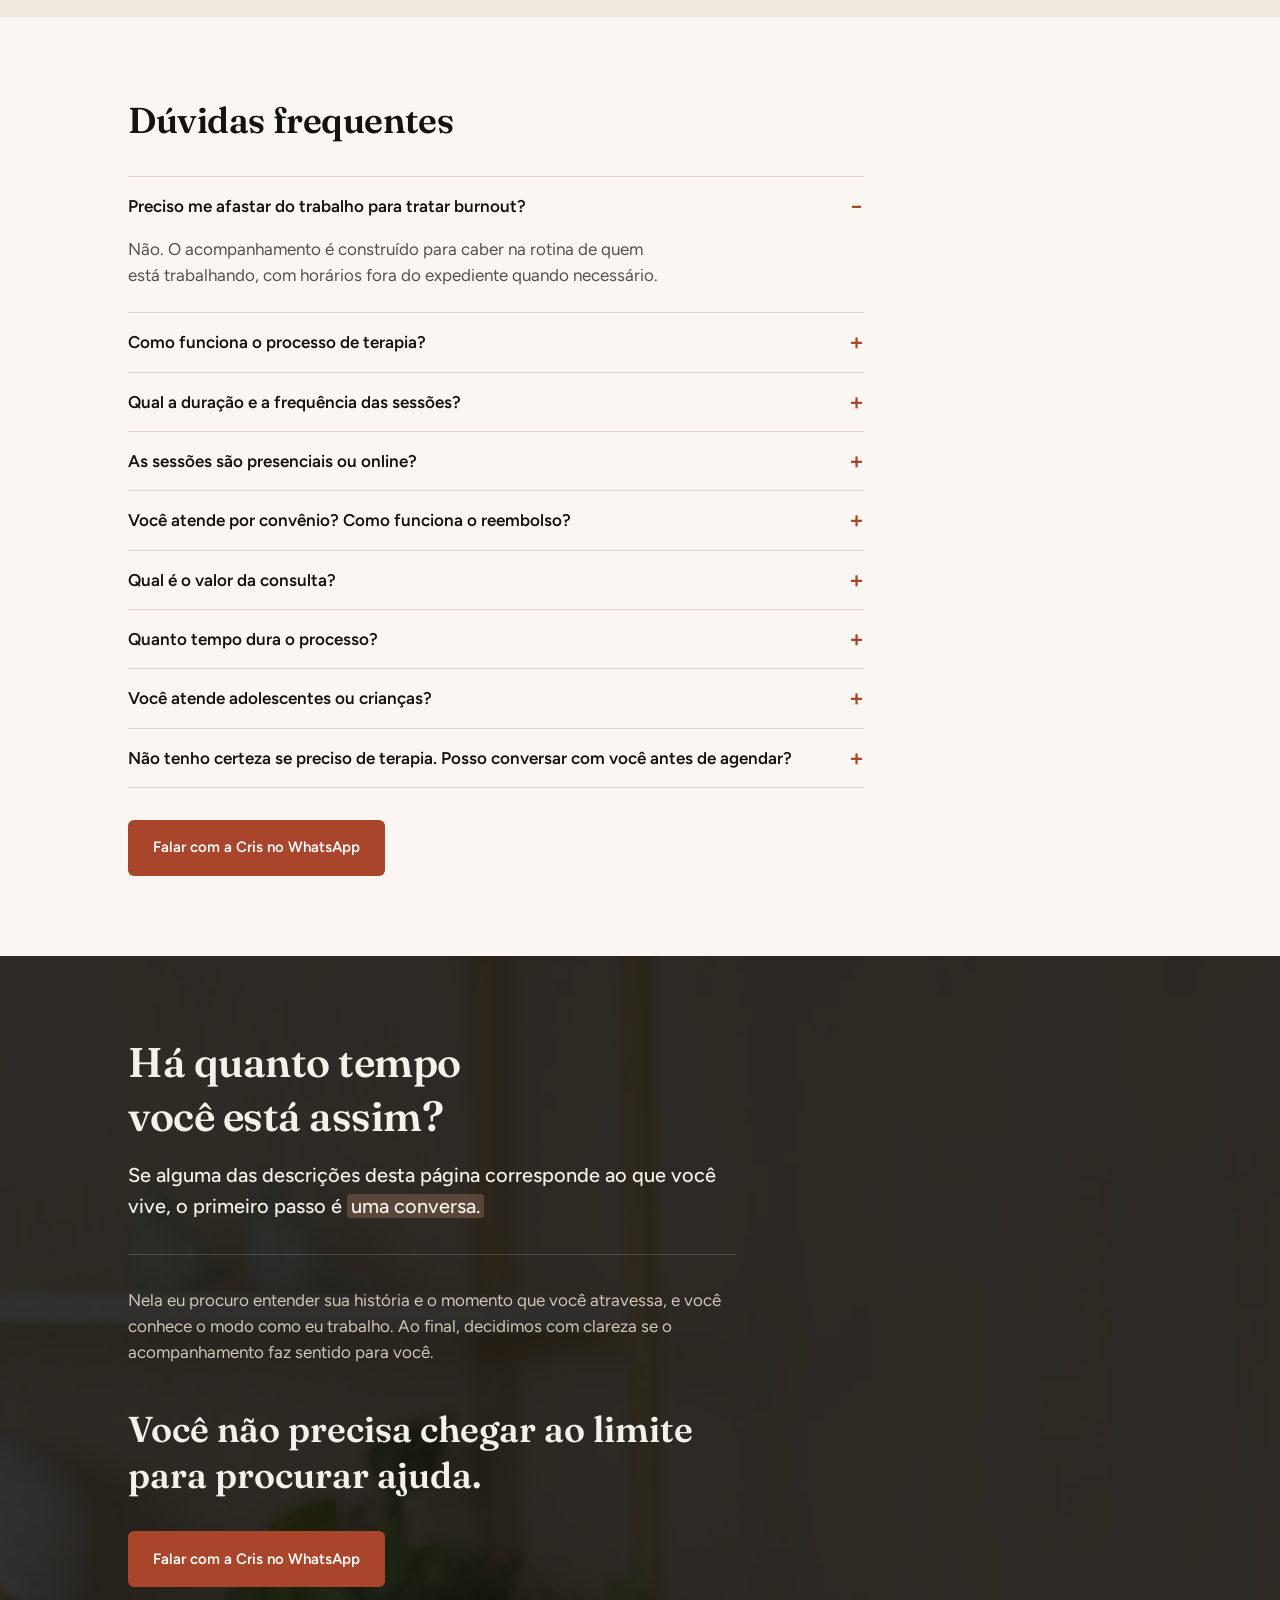
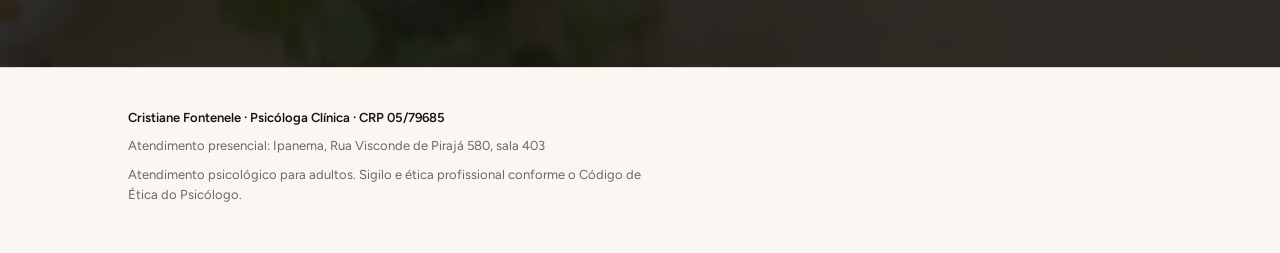
==== commit f7365655: "Hero da página B sem a frase de reforço Co-Authored-By: Claude Opus 5.5 <noreply@anthropic.com>" ====
--- a/burnout/index.html
+++ b/burnout/index.html
@@ -43,7 +43,6 @@
 .hero h1{color:var(--c-on-dark)}
 .hero__hl{color:var(--c-accent-dark)}
 .hero p{color:var(--c-on-dark)}
-.hero__punch{font-weight:600}
 .hero__actions{display:grid;gap:var(--s-3);margin:var(--s-5) 0}
 .hero :focus-visible{outline-color:var(--c-accent-dark)}
 /* Telas baixas (Safari com barras, celulares menores): hero mais compacto para o botão principal caber na primeira tela */
@@ -108,7 +107,6 @@
     <p class="overline">TERAPIA PARA BURNOUT E ESTRESSE NO TRABALHO · PSICÓLOGA CLÍNICA · CRP 05/79685</p>
     <h1><span class="hero__hl">Psicoterapia para burnout:</span> compreenda o que mantém o esgotamento e mude esse funcionamento.</h1>
     <p>Para quem continua entregando no mesmo nível enquanto o cansaço deixou de ceder no fim de semana, e já não lembra como era terminar o dia sem pensar no seguinte.</p>
-    <p class="hero__punch"><strong>O esgotamento não é parte de quem você é. É um funcionamento que se instalou, e por isso pode ser modificado com você.</strong></p>
     <div class="hero__actions">
       <a class="btn btn--primary btn--block-m" href="https://wa.me/5521972045625">Falar com a Cris no WhatsApp</a>
       <a class="btn btn--ghost-on-dark btn--block-m" href="#como-funciona">Entender como funciona</a>
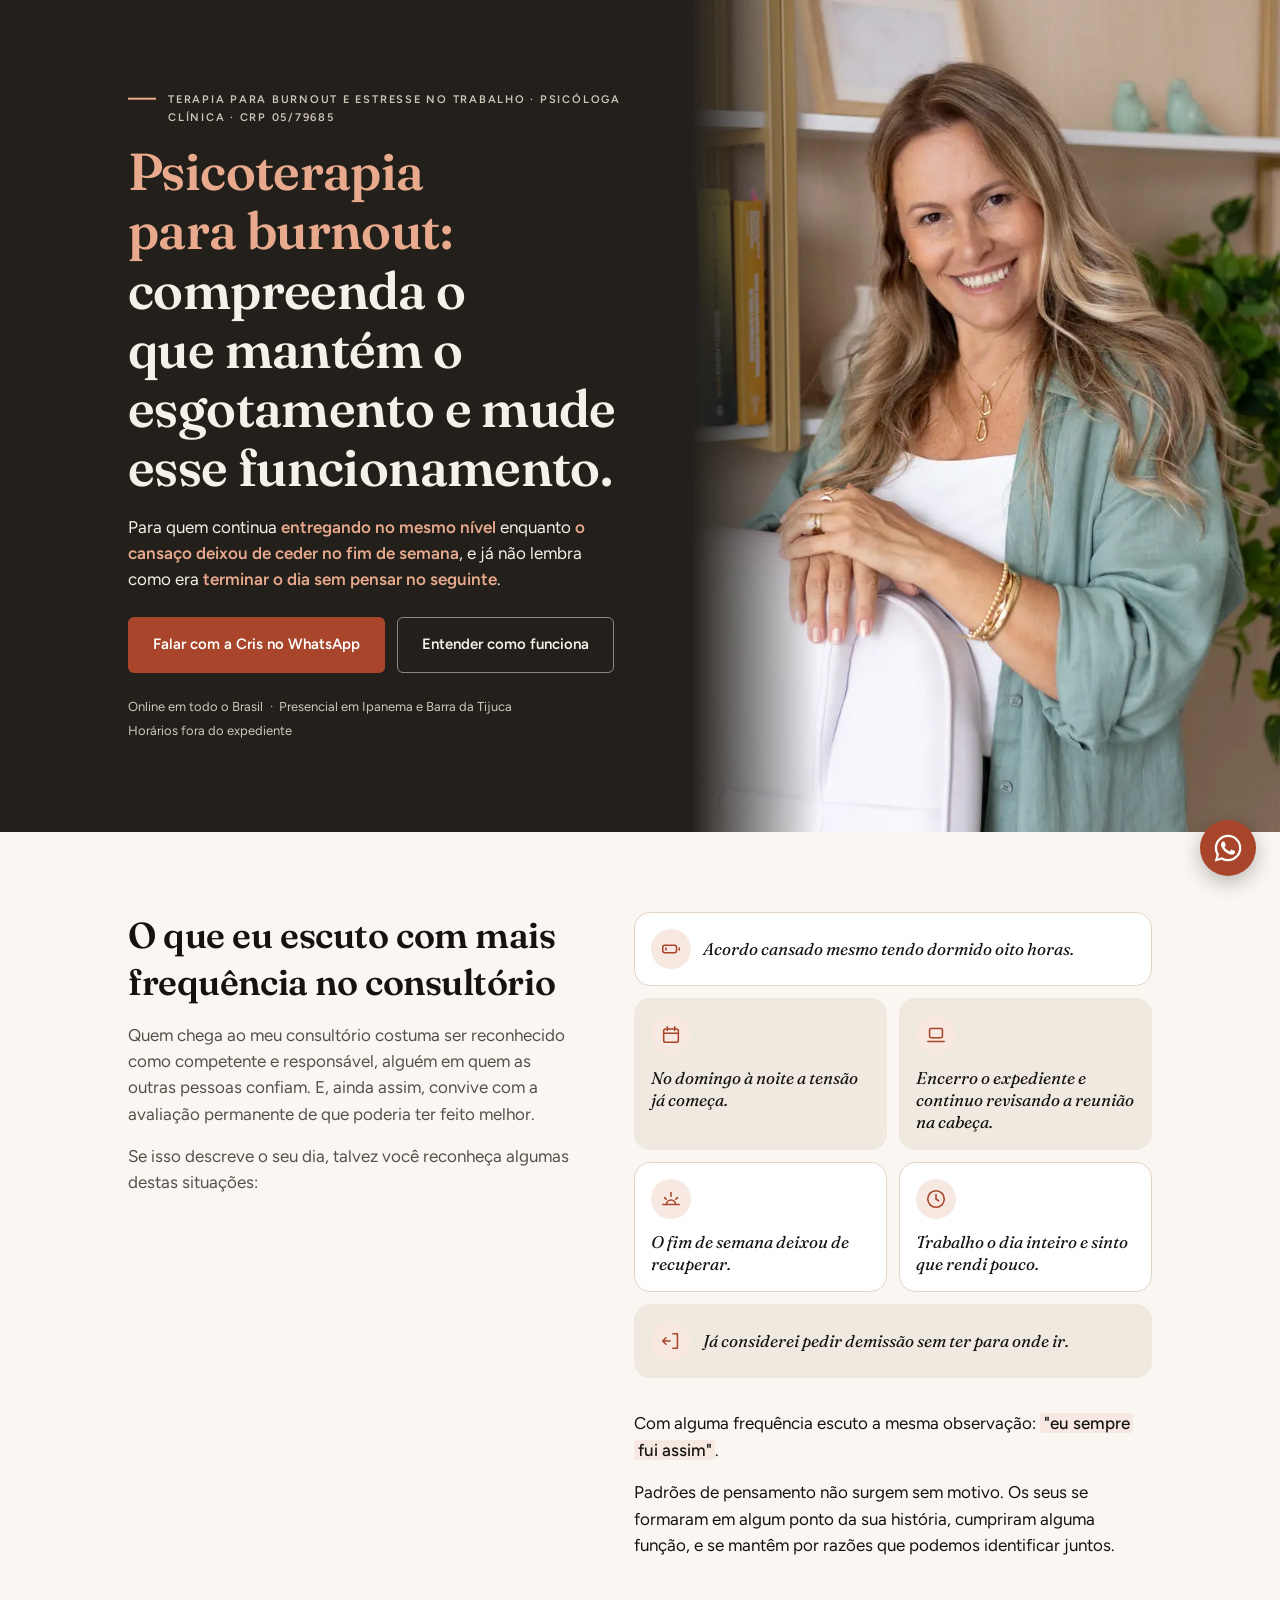
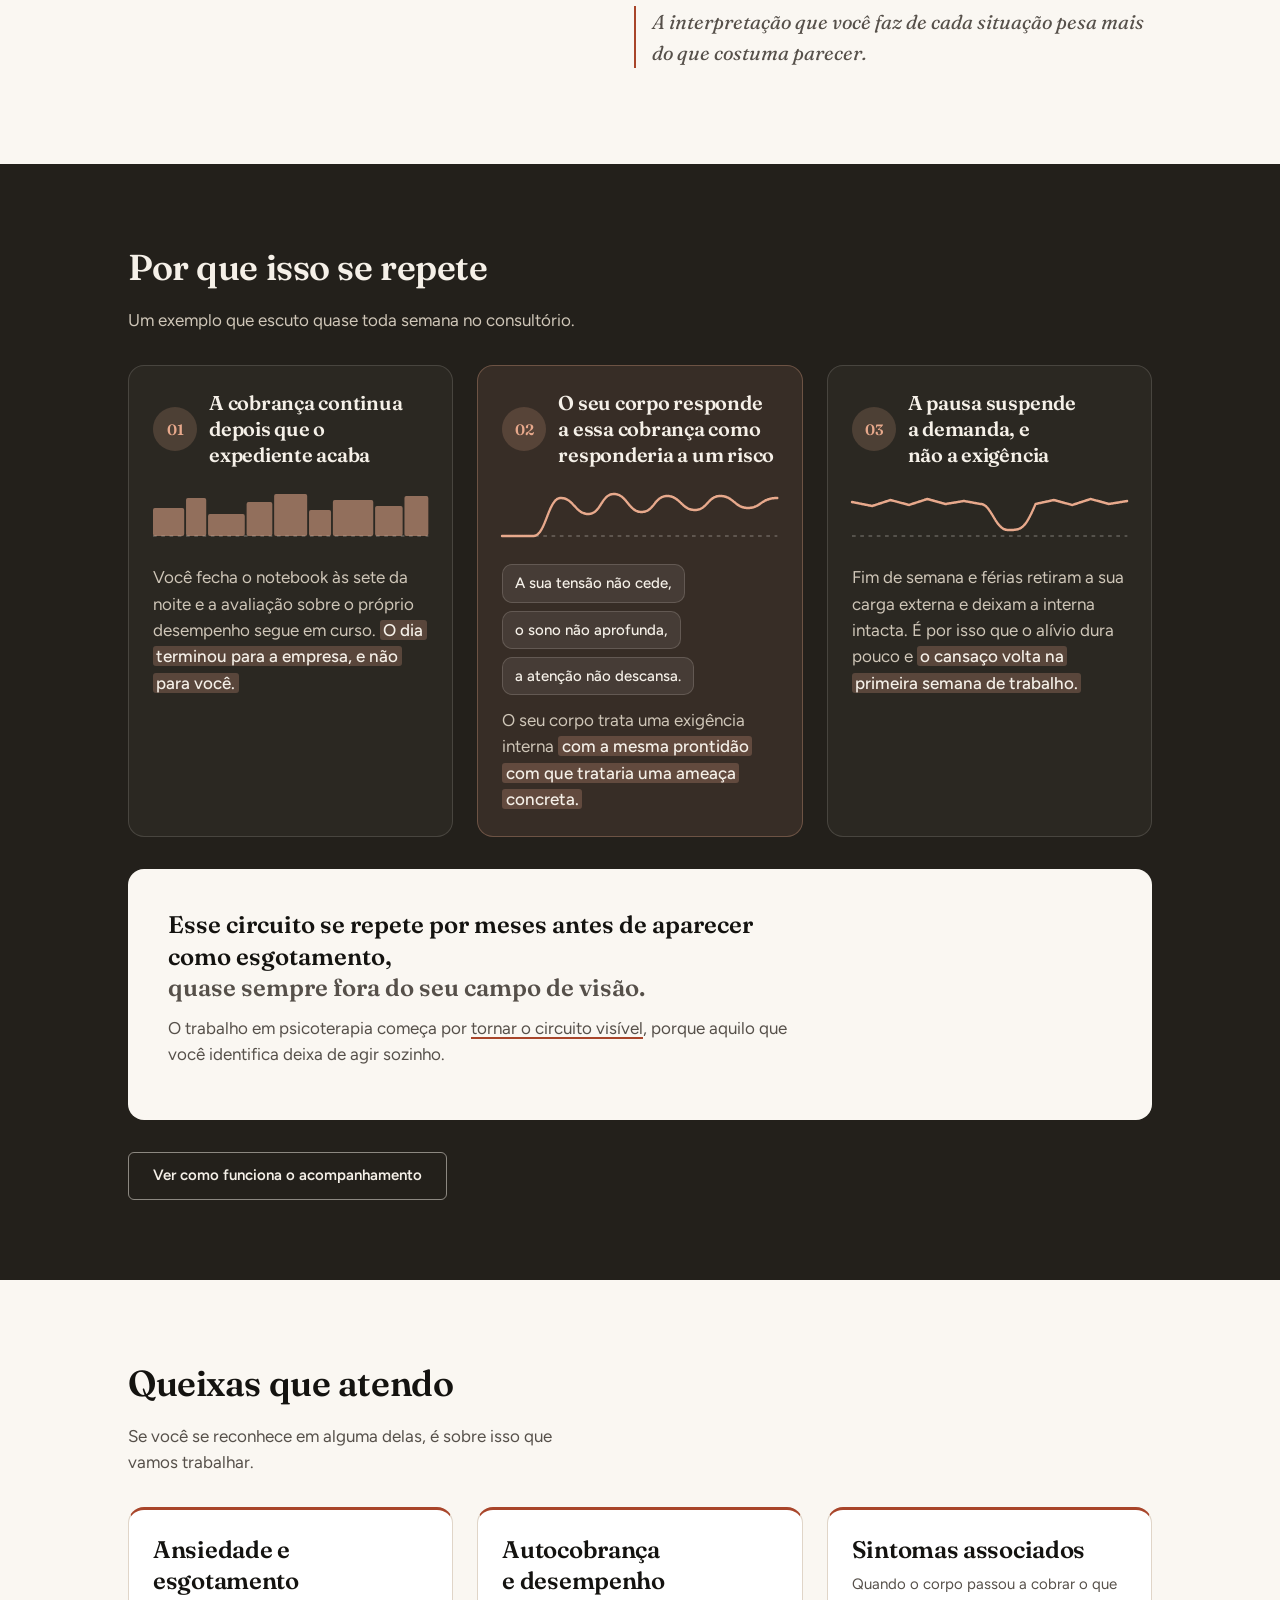
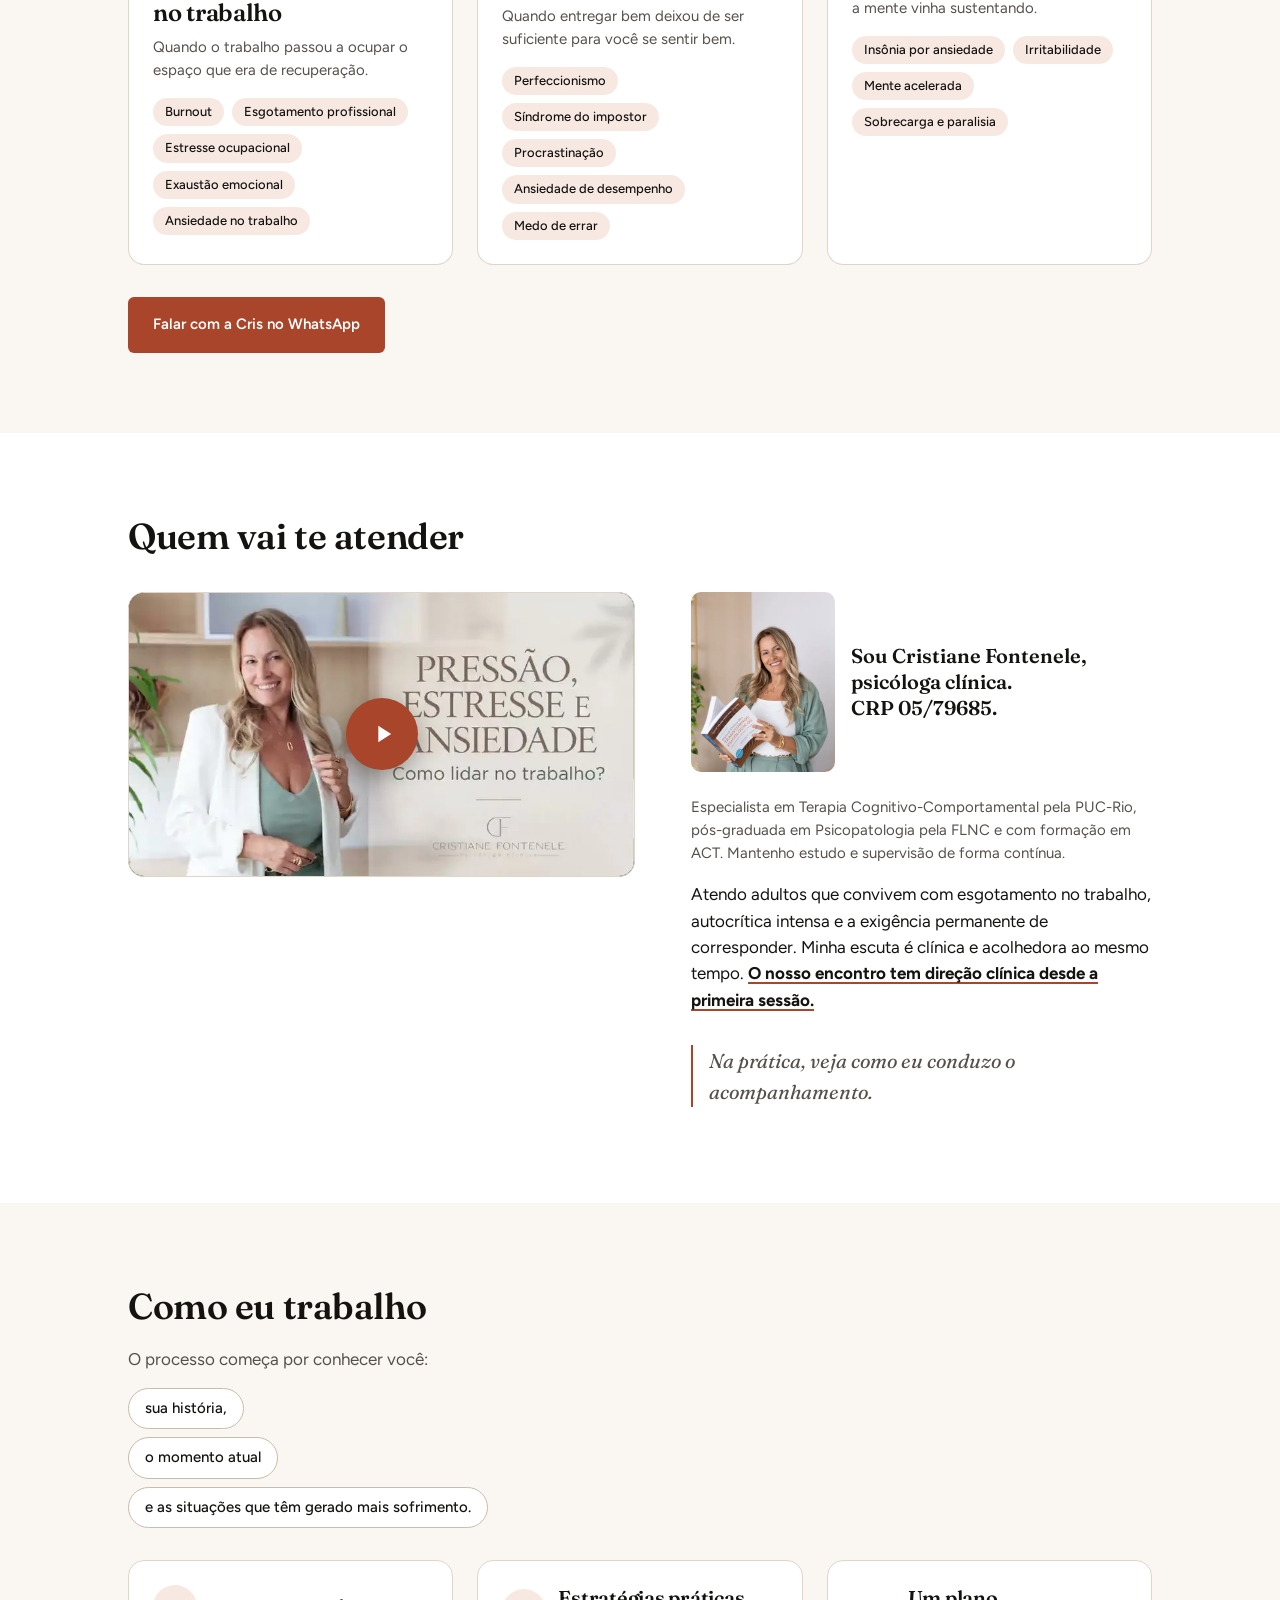
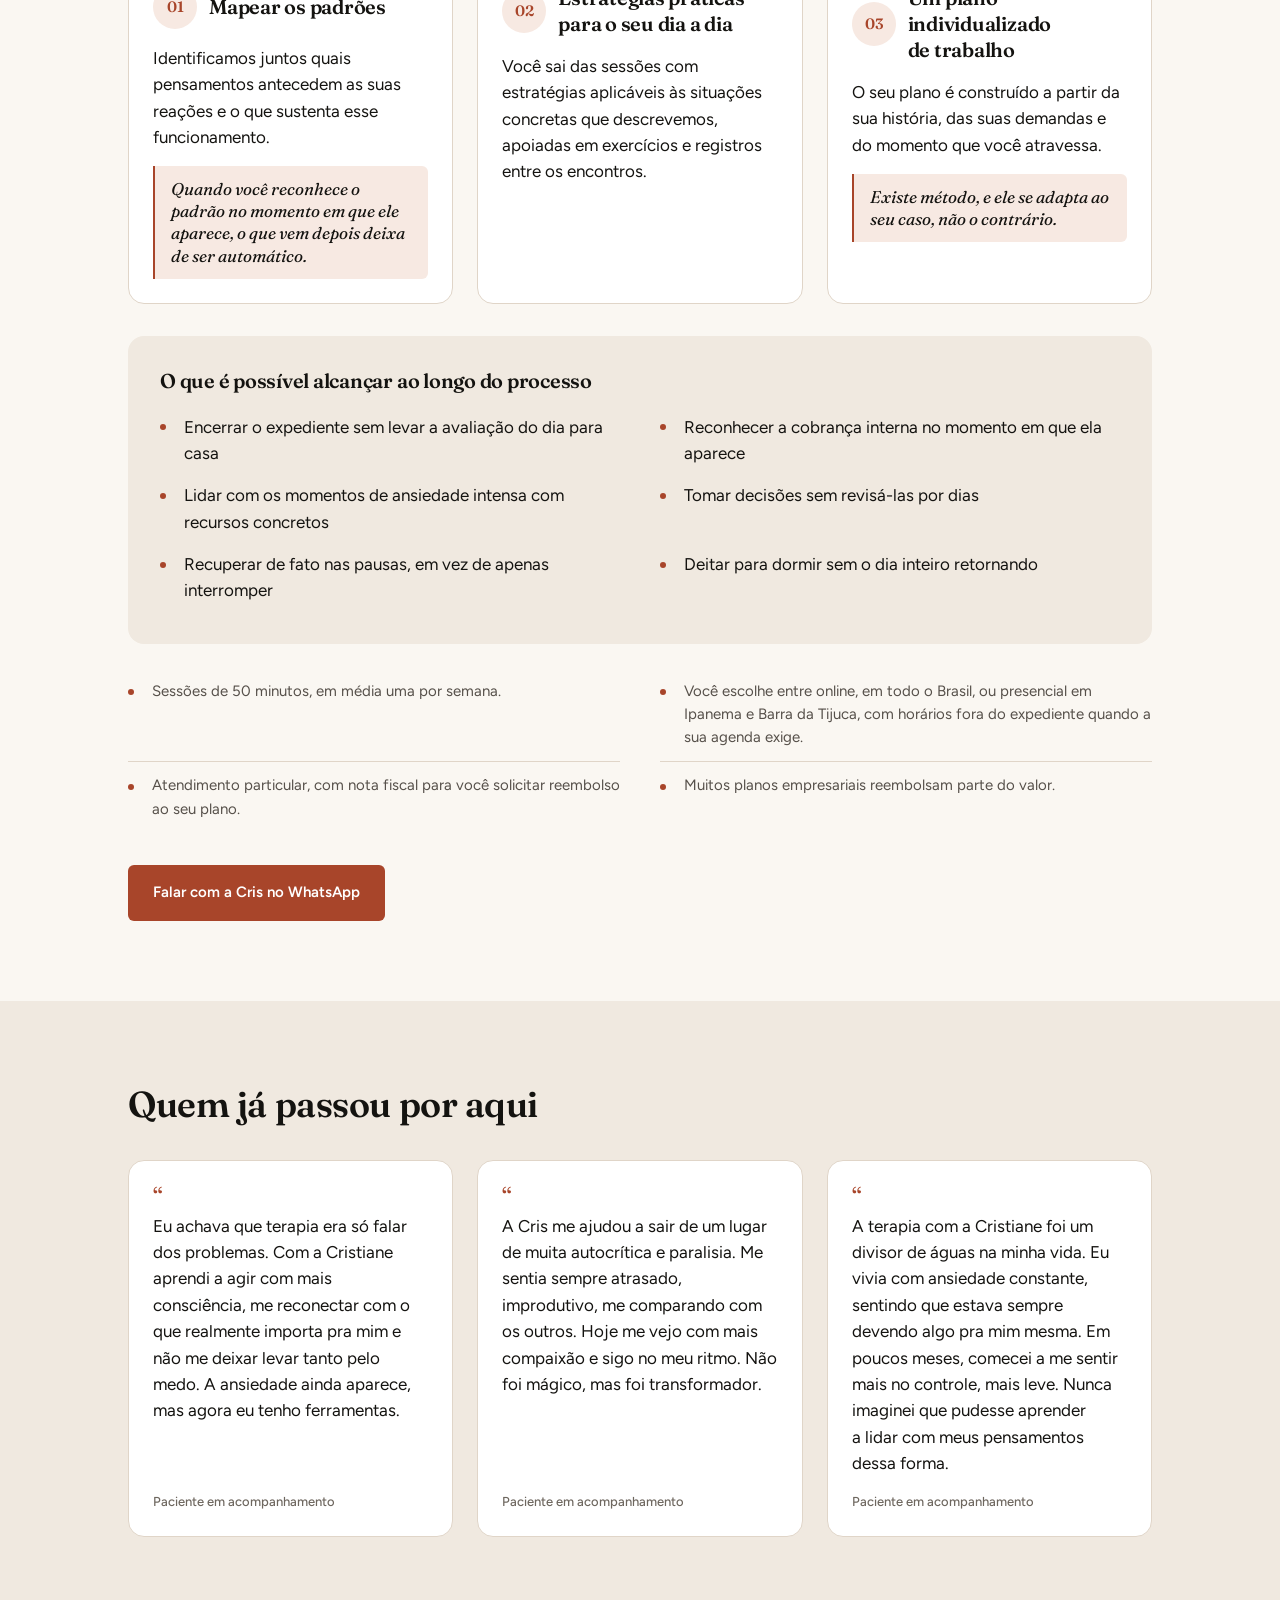
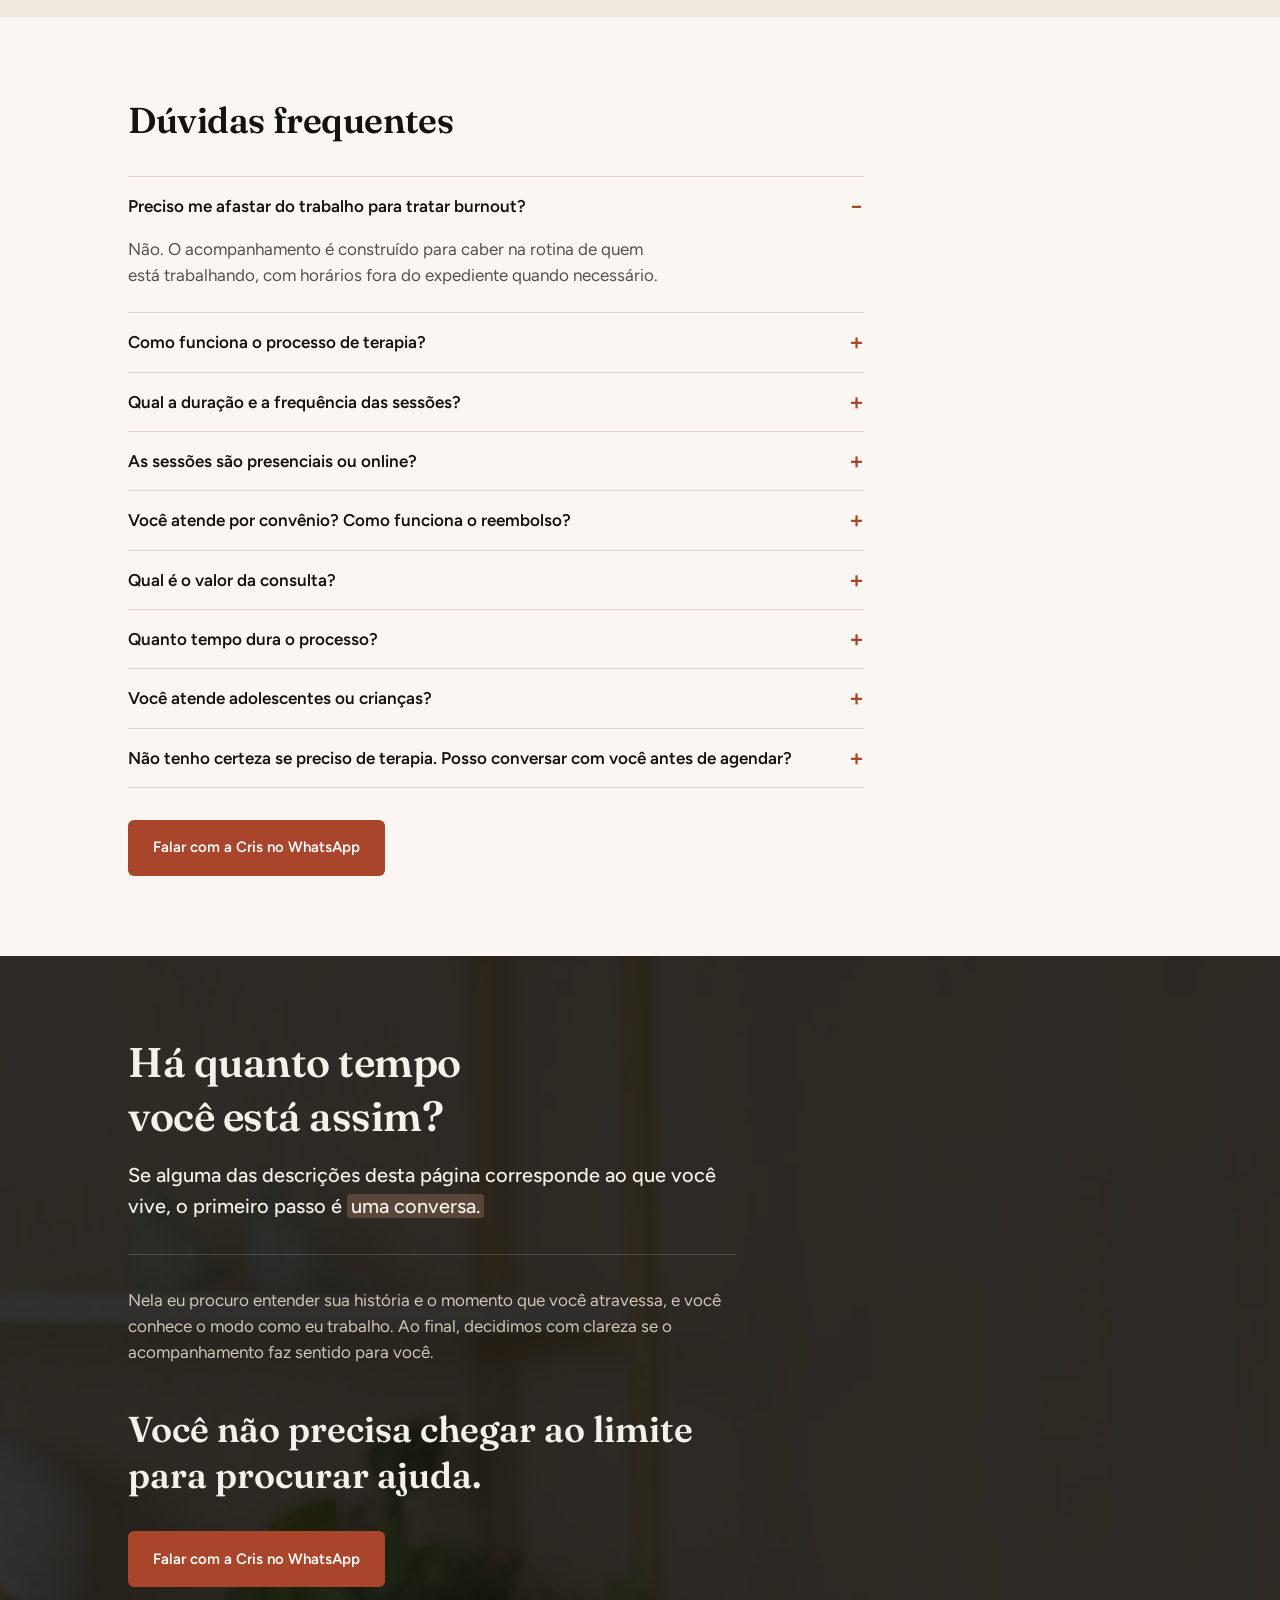
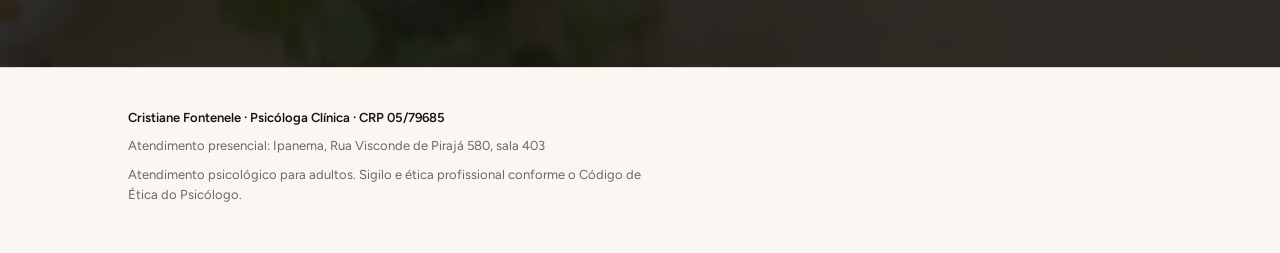
==== commit afecefa9: "Hero sem escurecimento no rosto, termos da queixa em destaque e WhatsApp com mensagem O escureciment" ====
--- a/burnout/index.html
+++ b/burnout/index.html
@@ -31,26 +31,27 @@
 .btn--ghost-on-dark:hover{background:rgba(245,240,232,.08);color:var(--c-on-dark)}
 .btn--block,.btn--block-m{display:flex;width:100%}
 @media (min-width:768px){.btn--block-m{display:inline-flex;width:auto}}
-.hero{position:relative;isolation:isolate;min-height:100svh;display:flex;align-items:flex-end;background:var(--c-dark);color:var(--c-on-dark)}
-.hero__media{position:absolute;inset:0 0 auto 0;height:min(100%,177.78vw);z-index:-2}
+.hero{position:relative;isolation:isolate;overflow:hidden;min-height:100svh;display:flex;align-items:flex-end;background:var(--c-dark);color:var(--c-on-dark)}
+.hero__media{position:absolute;inset:0 0 auto 0;height:177.78vw;z-index:-2}
 .hero__media img{width:100%;height:100%;object-fit:cover;object-position:50% 0;-webkit-mask-image:linear-gradient(180deg,#000 72%,transparent);mask-image:linear-gradient(180deg,#000 72%,transparent)}
-/* Mobile: o texto começa logo abaixo do queixo (31% da altura da foto). Medidas em vw porque a foto acompanha a largura da tela.
+/* Mobile: o queixo fica em 31% da altura da foto; o escurecimento sobe a partir de 32% e o texto começa em 37,7% (67vw). Medidas em vw porque a foto acompanha a largura da tela.
    O escurecimento fica na própria foto, com os pontos amarrados ao rosto, para valer em qualquer aparelho. */
-.hero__media::after{content:"";position:absolute;inset:0;background:linear-gradient(180deg,rgba(20,19,16,.40) 0%,rgba(20,19,16,.08) 14%,rgba(20,19,16,.12) 28%,rgba(20,19,16,.82) 33.5%,rgba(20,19,16,.94) 58%)}
-.hero__content{width:100%;padding-top:64vw;padding-bottom:var(--s-6)}
+.hero__media::after{content:"";position:absolute;inset:0;background:linear-gradient(180deg,rgba(20,19,16,.30) 0%,rgba(20,19,16,.06) 12%,rgba(20,19,16,.08) 32%,rgba(20,19,16,.82) 37%,rgba(20,19,16,.94) 58%)}
+.hero__content{width:100%;padding-top:67vw;padding-bottom:var(--s-6)}
 .hero .overline{color:var(--c-on-dark-2)}
 .hero .overline::before{background:var(--c-accent-dark)}
 .hero h1{color:var(--c-on-dark)}
 .hero__hl{color:var(--c-accent-dark)}
+.hero p .hero__hl{font-weight:600}
 .hero p{color:var(--c-on-dark)}
 .hero__actions{display:grid;gap:var(--s-3);margin:var(--s-5) 0}
 .hero :focus-visible{outline-color:var(--c-accent-dark)}
 /* Telas baixas (Safari com barras, celulares menores): hero mais compacto para o botão principal caber na primeira tela */
 @media (max-width:767px) and (max-height:760px){
-.hero__content{padding-top:60vw}
-.hero h1{font-size:1.75rem;margin-bottom:var(--s-3)}
-.hero .overline{margin-bottom:var(--s-3)}
-.hero p{margin-bottom:var(--s-3)}
+.hero__content{padding-top:66vw}
+.hero h1{font-size:1.625rem;margin-bottom:var(--s-3)}
+.hero .overline{margin-bottom:var(--s-2)}
+.hero p{margin-bottom:var(--s-3);font-size:.9375rem;line-height:1.5}
 .hero__actions{margin:var(--s-4) 0;gap:var(--s-2)}
 }
 .seals{display:flex;flex-wrap:wrap;gap:var(--s-1) 0;list-style:none;padding:0;margin:0 0 0 -1.25em;clip-path:inset(0 0 0 1.25em);font-size:var(--fs-caption);color:var(--c-ink-3)}
@@ -106,9 +107,9 @@
   <div class="wrap hero__content">
     <p class="overline">TERAPIA PARA BURNOUT E ESTRESSE NO TRABALHO · PSICÓLOGA CLÍNICA · CRP 05/79685</p>
     <h1><span class="hero__hl">Psicoterapia para burnout:</span> compreenda o que mantém o esgotamento e mude esse funcionamento.</h1>
-    <p>Para quem continua entregando no mesmo nível enquanto o cansaço deixou de ceder no fim de semana, e já não lembra como era terminar o dia sem pensar no seguinte.</p>
+    <p>Para quem continua <span class="hero__hl">entregando no mesmo nível</span> enquanto <span class="hero__hl">o cansaço deixou de ceder no fim de semana</span>, e já não lembra como era <span class="hero__hl">terminar o dia sem pensar no seguinte</span>.</p>
     <div class="hero__actions">
-      <a class="btn btn--primary btn--block-m" href="https://wa.me/5521972045625">Falar com a Cris no WhatsApp</a>
+      <a class="btn btn--primary btn--block-m" href="https://wa.me/5521972045625?text=Ol%C3%A1%2C%20vim%20pelo%20site%20e%20queria%20mais%20informa%C3%A7%C3%B5es.">Falar com a Cris no WhatsApp</a>
       <a class="btn btn--ghost-on-dark btn--block-m" href="#como-funciona">Entender como funciona</a>
     </div>
     <ul class="seals">
@@ -222,7 +223,7 @@
       </article>
     </div>
     <div class="cta">
-      <a class="btn btn--primary btn--block-m" href="https://wa.me/5521972045625">Falar com a Cris no WhatsApp</a>
+      <a class="btn btn--primary btn--block-m" href="https://wa.me/5521972045625?text=Ol%C3%A1%2C%20vim%20pelo%20site%20e%20queria%20mais%20informa%C3%A7%C3%B5es.">Falar com a Cris no WhatsApp</a>
     </div>
   </div>
 </section>
@@ -329,7 +330,7 @@
 </ul>
 <!-- /partial:secao-6-logistica -->
     <div class="cta">
-      <a class="btn btn--primary btn--block-m" href="https://wa.me/5521972045625">Falar com a Cris no WhatsApp</a>
+      <a class="btn btn--primary btn--block-m" href="https://wa.me/5521972045625?text=Ol%C3%A1%2C%20vim%20pelo%20site%20e%20queria%20mais%20informa%C3%A7%C3%B5es.">Falar com a Cris no WhatsApp</a>
     </div>
   </div>
 </section>
@@ -412,7 +413,7 @@
       </details>
     </div>
     <div class="cta">
-      <a class="btn btn--primary btn--block-m" href="https://wa.me/5521972045625">Falar com a Cris no WhatsApp</a>
+      <a class="btn btn--primary btn--block-m" href="https://wa.me/5521972045625?text=Ol%C3%A1%2C%20vim%20pelo%20site%20e%20queria%20mais%20informa%C3%A7%C3%B5es.">Falar com a Cris no WhatsApp</a>
     </div>
   </div>
 </section>
@@ -434,7 +435,7 @@
     <p>Nela eu procuro entender sua história e o momento que você atravessa, e você conhece o modo como eu trabalho. Ao final, decidimos com clareza se o acompanhamento faz sentido para você.</p>
     <p class="statement statement--light">Você não precisa chegar ao limite para procurar ajuda.</p>
     <div class="cta">
-      <a class="btn btn--on-dark btn--block-m" href="https://wa.me/5521972045625">Falar com a Cris no WhatsApp</a>
+      <a class="btn btn--on-dark btn--block-m" href="https://wa.me/5521972045625?text=Ol%C3%A1%2C%20vim%20pelo%20site%20e%20queria%20mais%20informa%C3%A7%C3%B5es.">Falar com a Cris no WhatsApp</a>
     </div>
   </div>
 </section>
@@ -452,9 +453,9 @@
 <!-- /partial:rodape -->
 
 <div class="actionbar" data-actionbar hidden>
-  <a class="btn btn--primary btn--block" href="https://wa.me/5521972045625">Falar com a Cris</a>
+  <a class="btn btn--primary btn--block" href="https://wa.me/5521972045625?text=Ol%C3%A1%2C%20vim%20pelo%20site%20e%20queria%20mais%20informa%C3%A7%C3%B5es.">Falar com a Cris</a>
 </div>
-<a class="wa-bubble" href="https://wa.me/5521972045625" aria-label="Falar com a Cris no WhatsApp">
+<a class="wa-bubble" href="https://wa.me/5521972045625?text=Ol%C3%A1%2C%20vim%20pelo%20site%20e%20queria%20mais%20informa%C3%A7%C3%B5es." aria-label="Falar com a Cris no WhatsApp">
   <svg viewBox="0 0 24 24" width="28" height="28" aria-hidden="true"><path fill="currentColor" d="M17.47 14.38c-.3-.15-1.76-.87-2.03-.97-.27-.1-.47-.15-.67.15-.2.3-.77.97-.94 1.17-.17.2-.35.22-.64.07-.3-.15-1.26-.46-2.4-1.48-.88-.79-1.48-1.76-1.66-2.06-.17-.3-.02-.46.13-.6.13-.14.3-.35.45-.52.15-.17.2-.3.3-.5.1-.2.05-.37-.03-.52-.07-.15-.67-1.6-.92-2.2-.24-.58-.49-.5-.67-.5h-.57c-.2 0-.52.07-.8.37-.27.3-1.04 1.02-1.04 2.48s1.07 2.88 1.21 3.08c.15.2 2.1 3.2 5.08 4.49.71.31 1.26.49 1.7.63.71.22 1.36.19 1.87.12.57-.09 1.76-.72 2-1.41.25-.7.25-1.29.18-1.41-.07-.13-.27-.2-.57-.35M12.05 21.5h-.01a9.4 9.4 0 0 1-4.8-1.31l-.34-.2-3.57.93.95-3.48-.22-.36a9.42 9.42 0 0 1-1.45-5.02c0-5.2 4.24-9.43 9.45-9.43a9.4 9.4 0 0 1 9.44 9.44c0 5.2-4.24 9.43-9.45 9.43m8.04-17.47A11.3 11.3 0 0 0 12.05.7C5.78.7.68 5.8.68 12.06c0 2 .52 3.96 1.52 5.68L.6 23.6l6-1.57a11.33 11.33 0 0 0 5.44 1.39h.01c6.26 0 11.36-5.1 11.36-11.36 0-3.04-1.18-5.89-3.33-8.03"/></svg>
 </a>
 
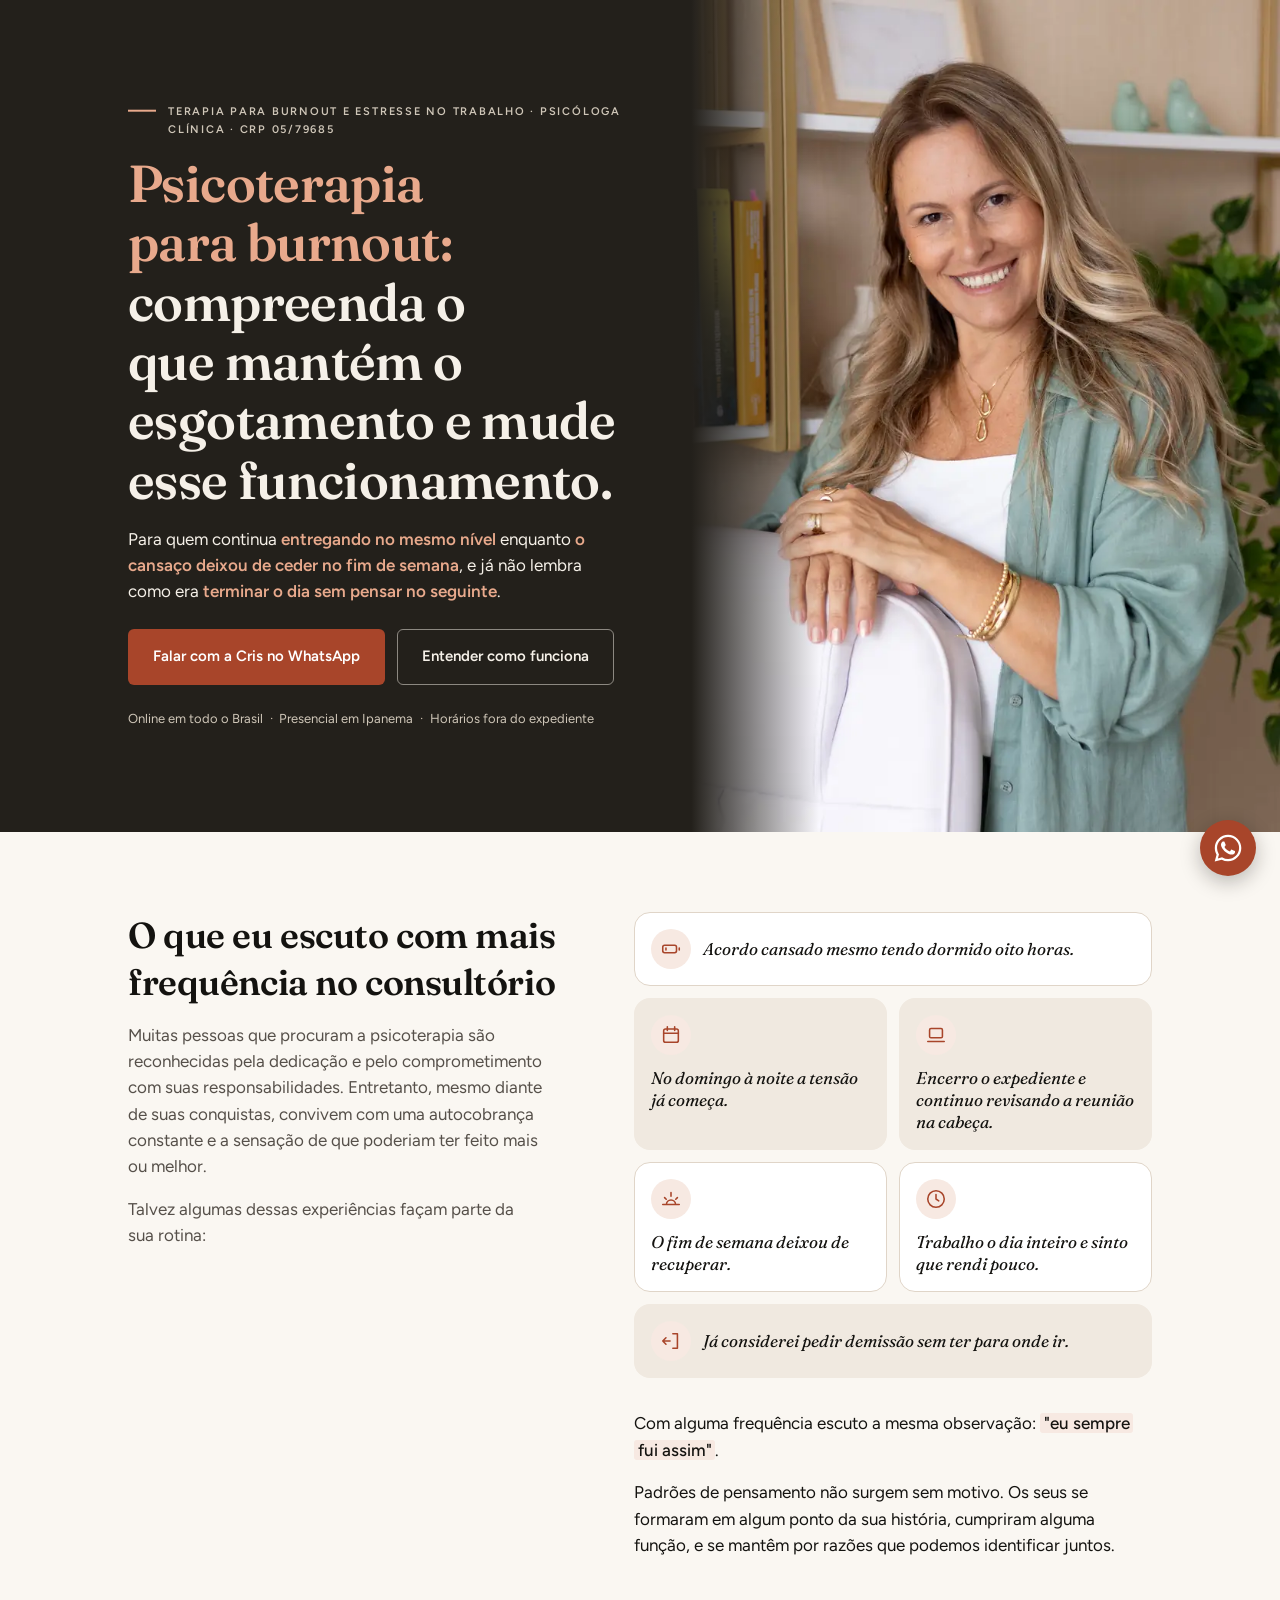
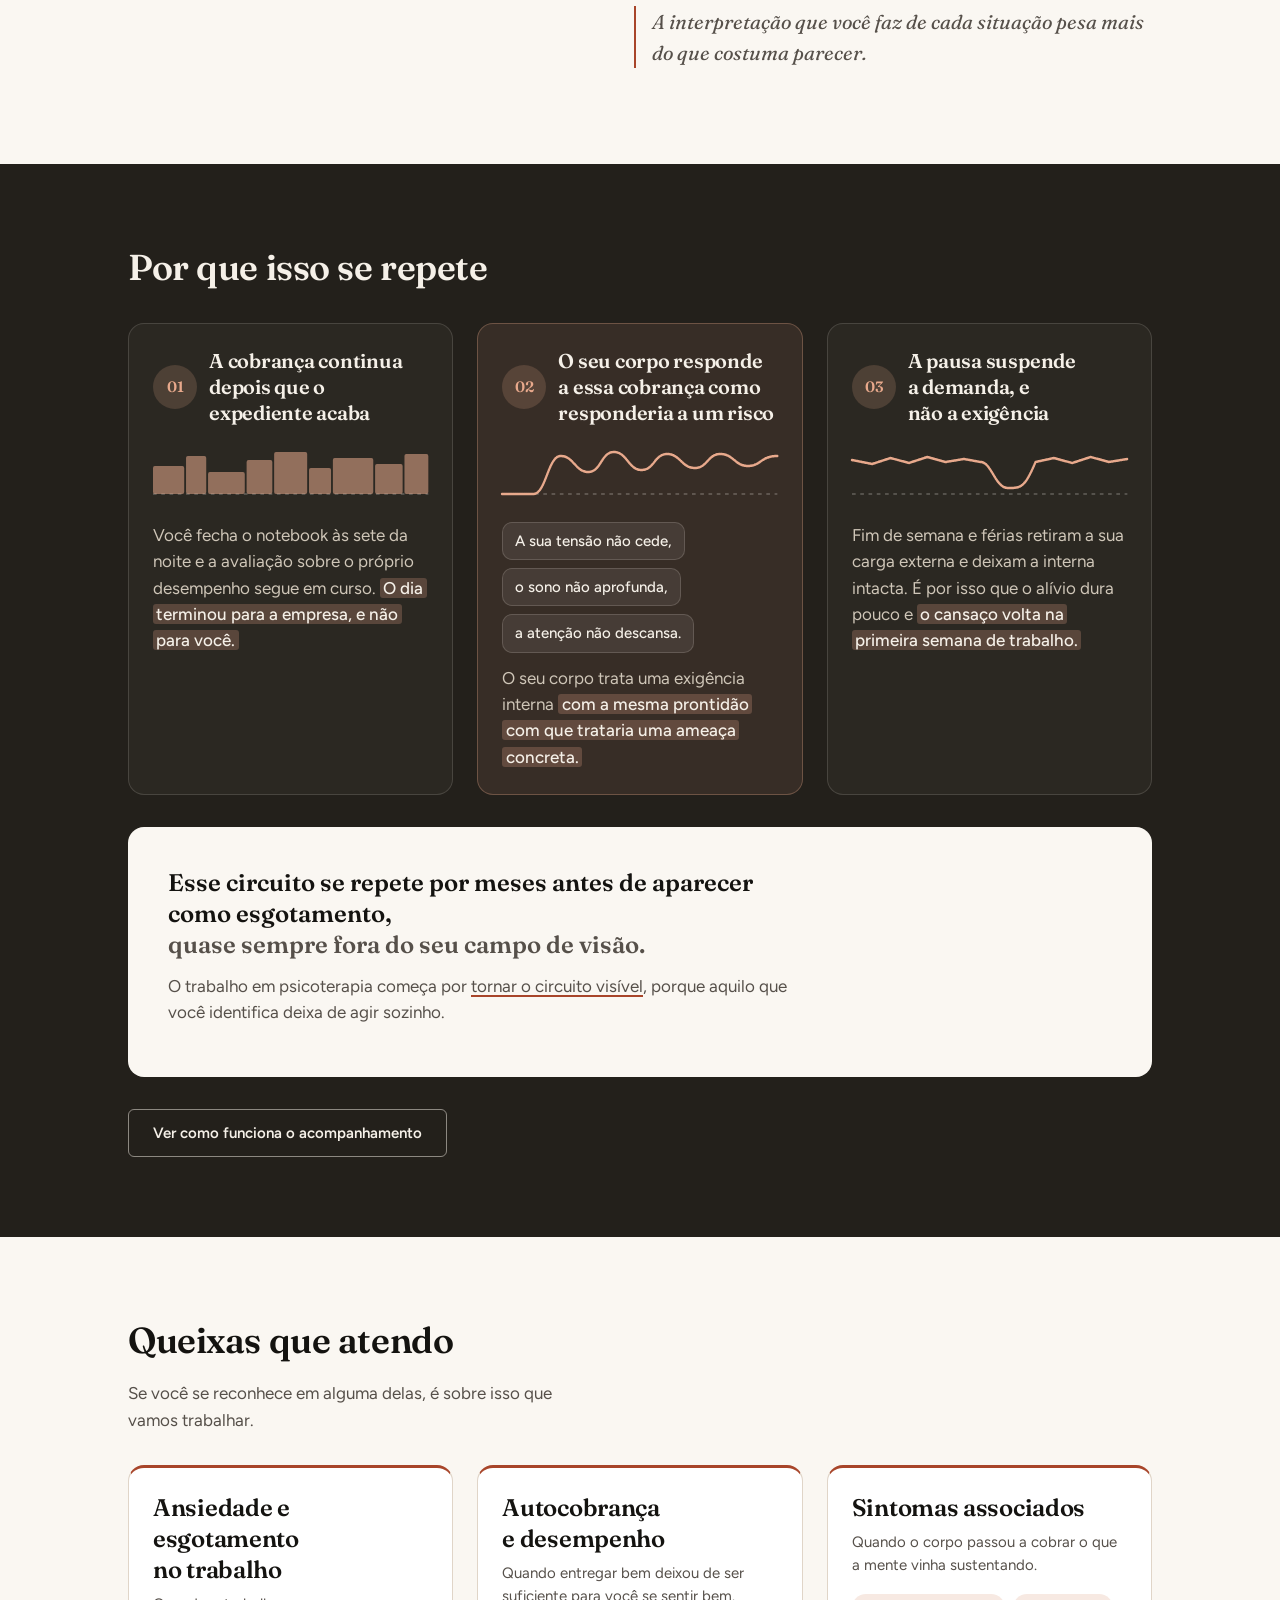
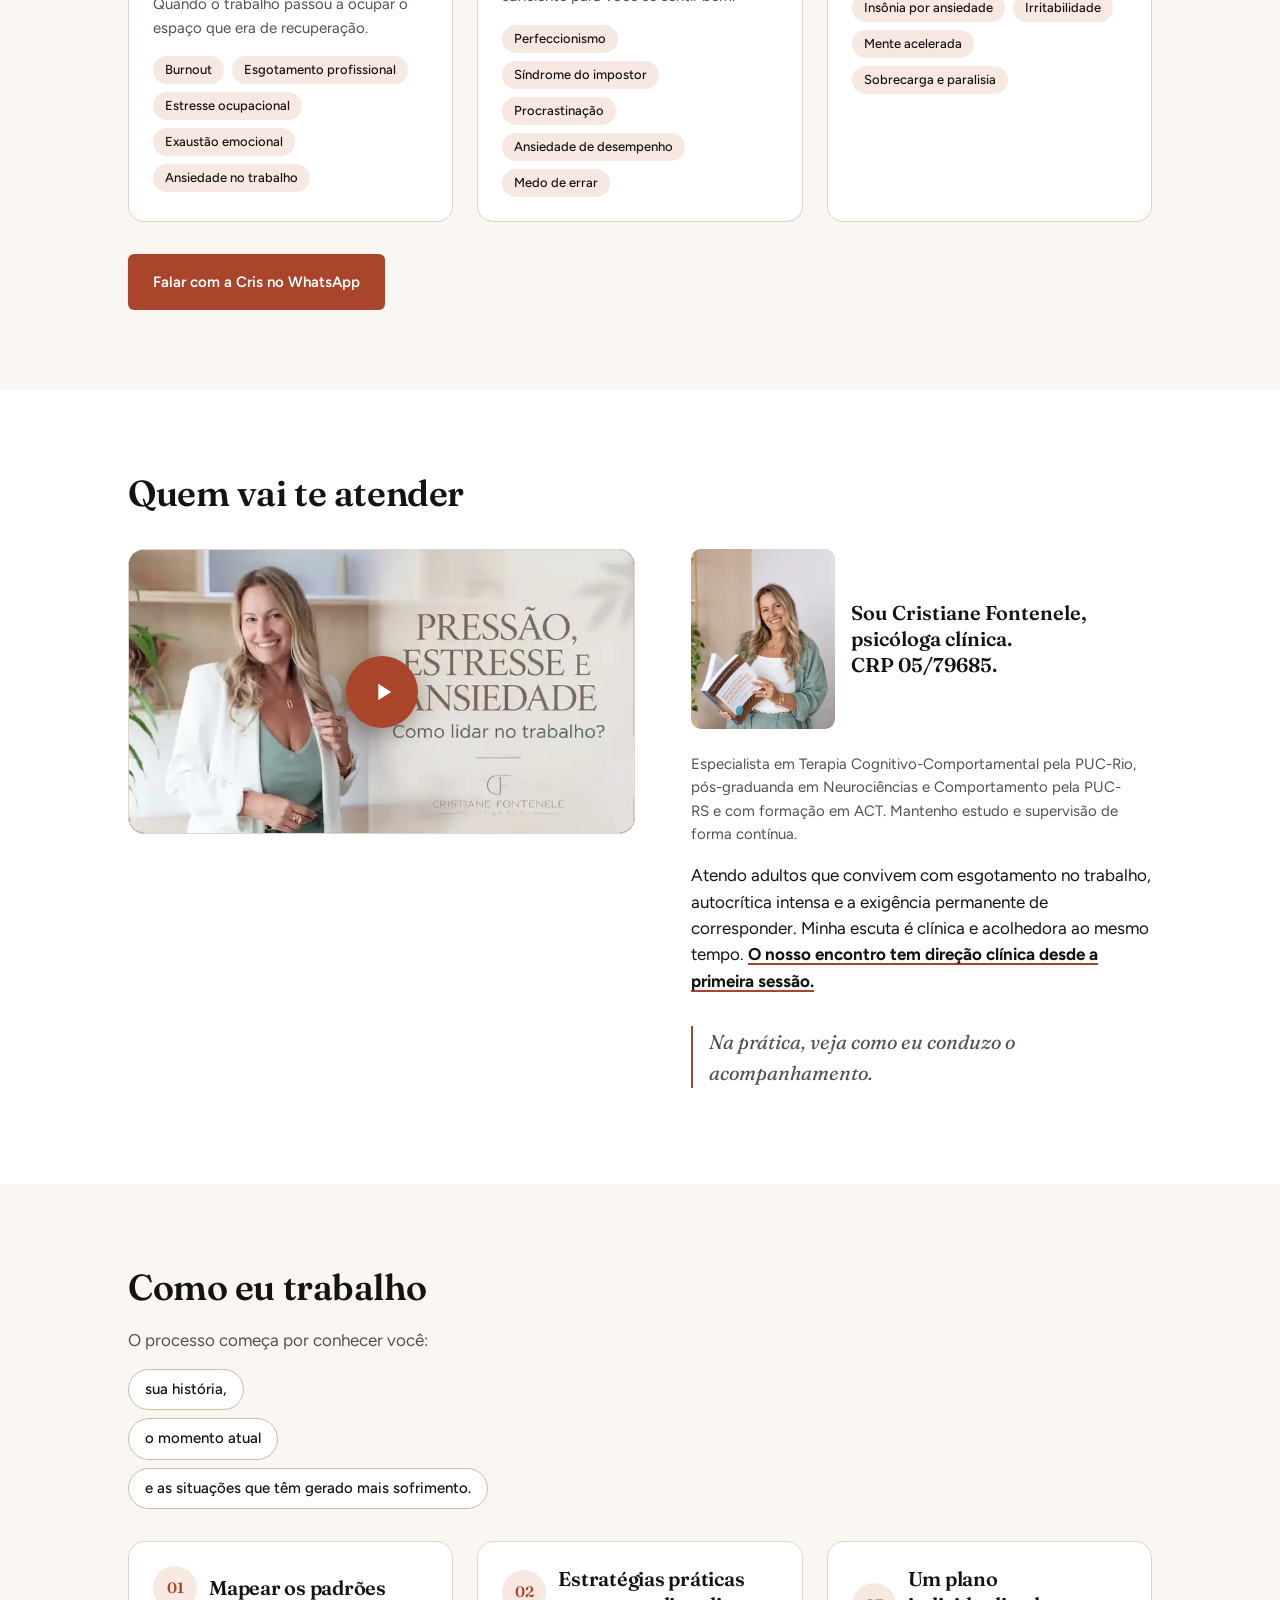
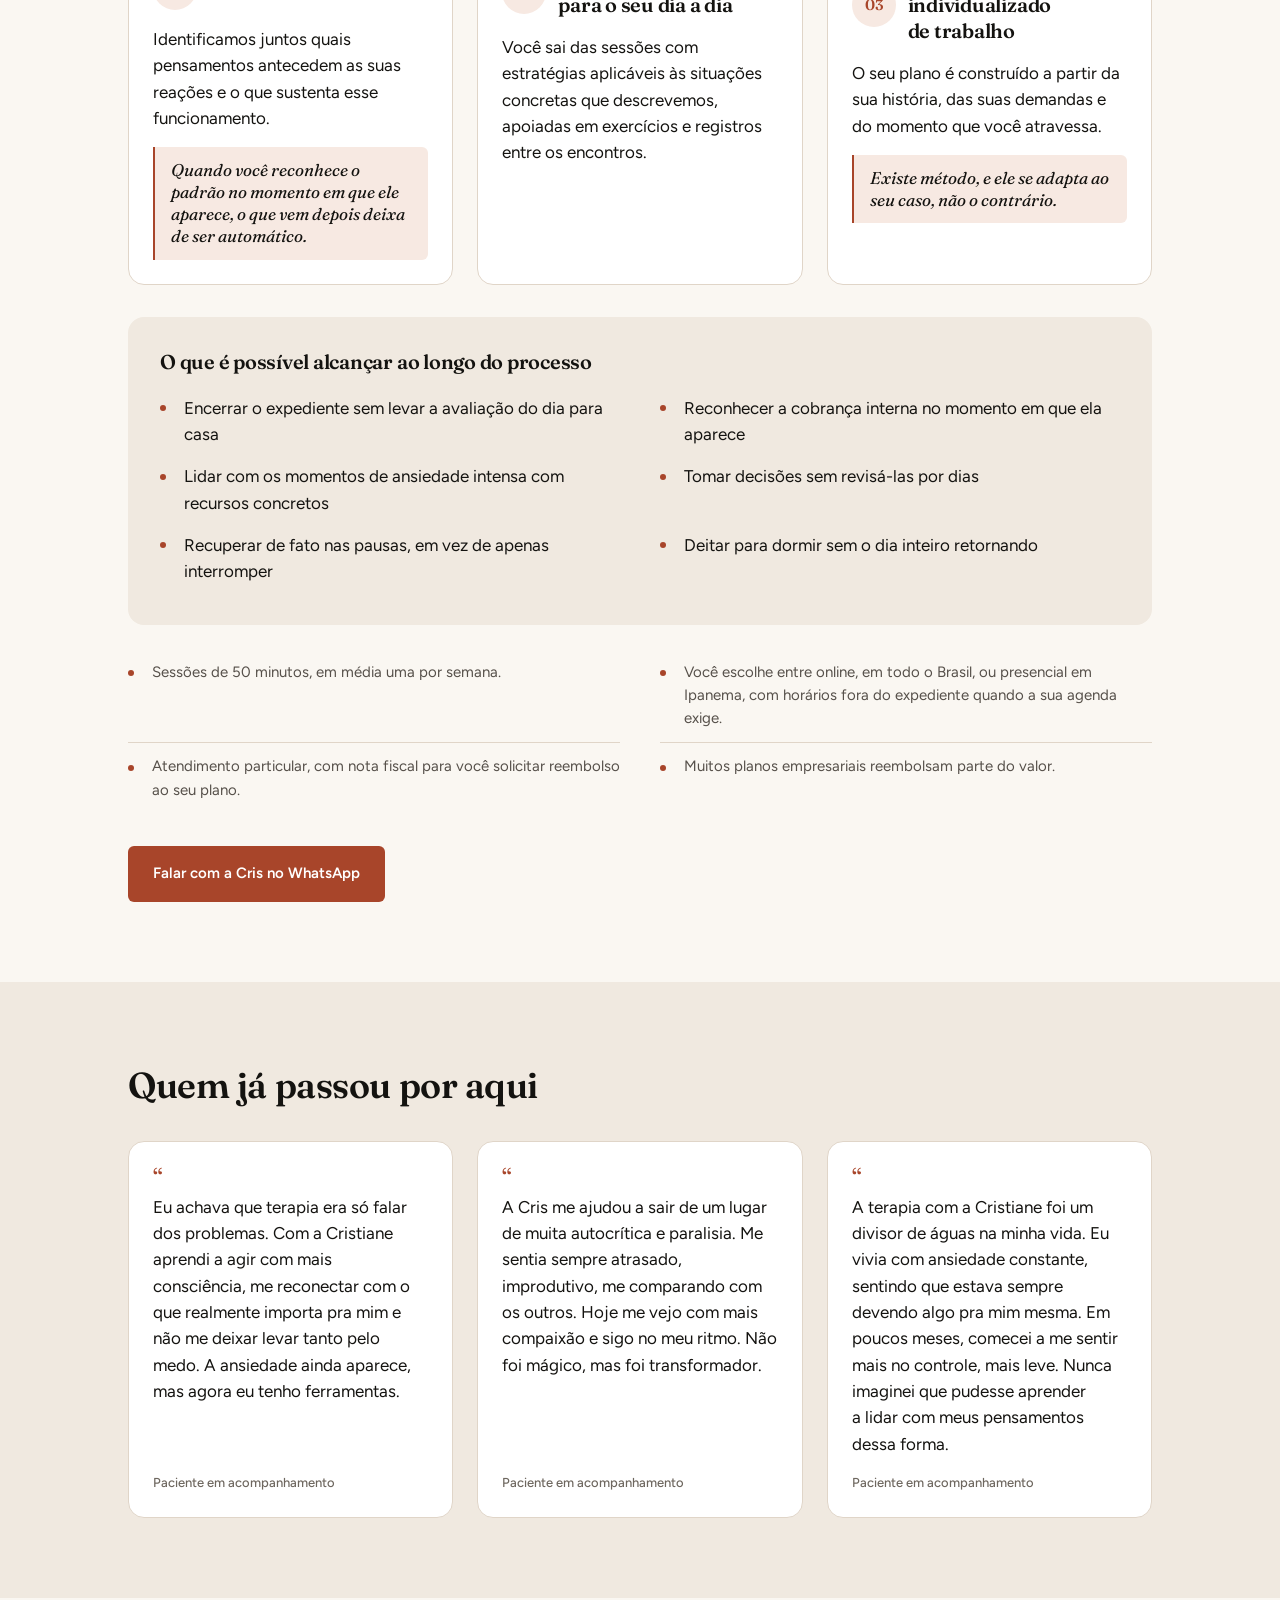
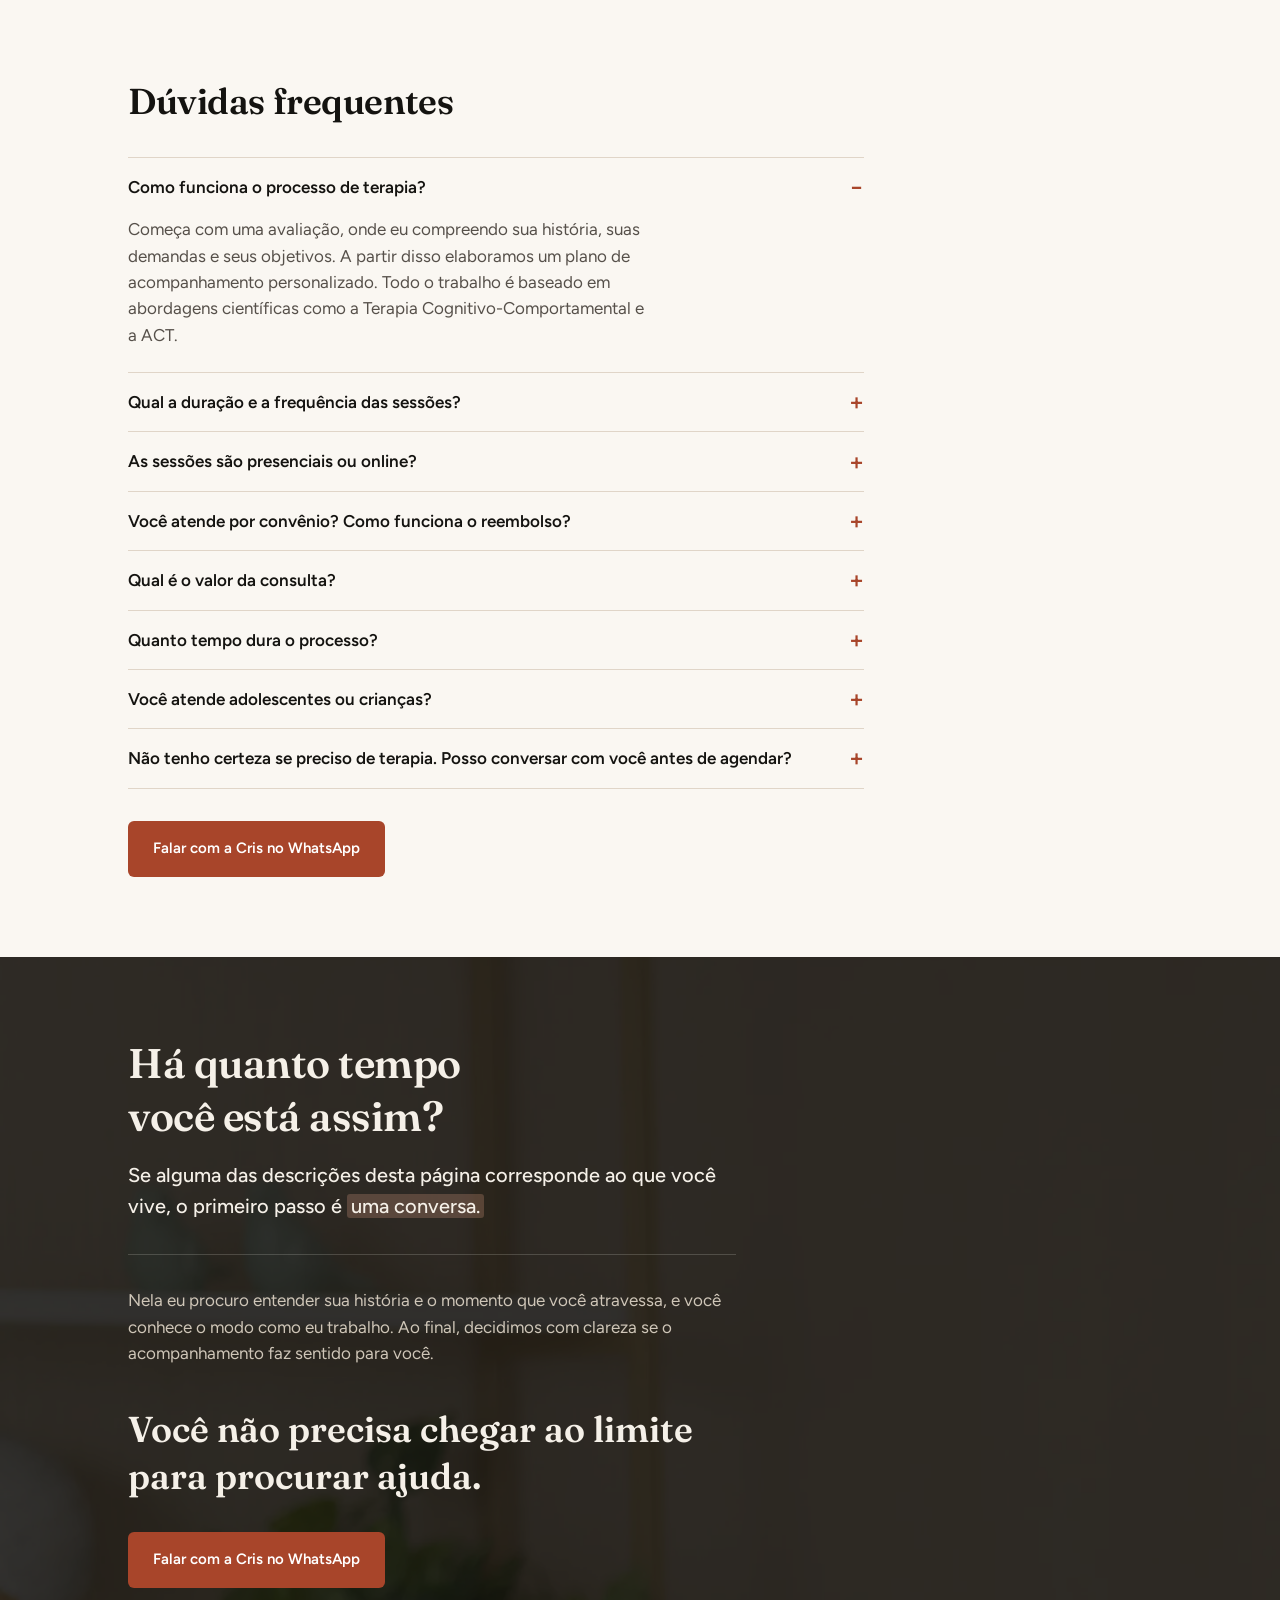
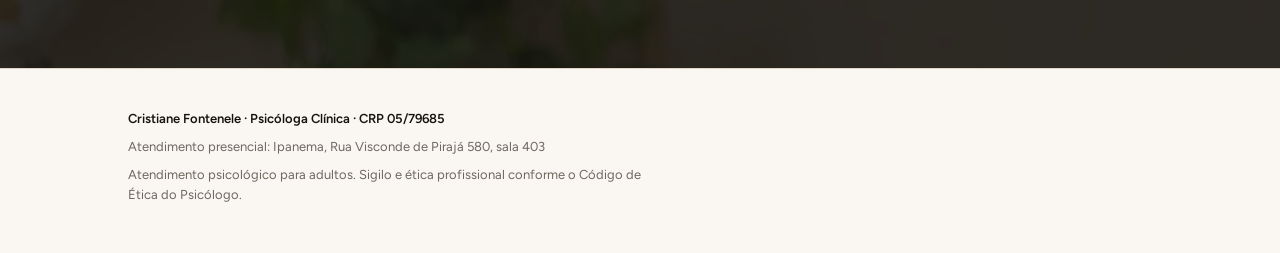
==== commit 995aeacf: "Ajustes pedidos pela Cris: sem Barra da Tijuca, nova pós, H1 e seção 4 revistos - Remove Barra da Ti" ====
--- a/burnout/index.html
+++ b/burnout/index.html
@@ -114,7 +114,7 @@
     </div>
     <ul class="seals">
       <li>Online em todo o Brasil</li>
-      <li>Presencial em Ipanema e Barra da Tijuca</li>
+      <li>Presencial em Ipanema</li>
       <li>Horários fora do expediente</li>
     </ul>
   </div>
@@ -125,8 +125,8 @@
   <div class="wrap mirror">
     <div class="section__head reveal">
       <h2 id="espelho-titulo">O que eu escuto com mais frequência no consultório</h2>
-      <p>Quem chega ao meu consultório costuma ser reconhecido como competente e responsável, alguém em quem as outras pessoas confiam. E, ainda assim, convive com a avaliação permanente de que poderia ter feito melhor.</p>
-      <p>Se isso descreve o seu dia, talvez você reconheça algumas destas situações:</p>
+      <p>Muitas pessoas que procuram a psicoterapia são reconhecidas pela dedicação e pelo comprometimento com suas responsabilidades. Entretanto, mesmo diante de suas conquistas, convivem com uma autocobrança constante e a sensação de que poderiam ter feito mais ou melhor.</p>
+      <p>Talvez algumas dessas experiências façam parte da sua rotina:</p>
     </div>
     <div class="mosaic">
       <blockquote class="mosaic-card reveal mosaic-card--wide"><span class="mosaic-card__ic"><svg viewBox="0 0 24 24" width="22" height="22" aria-hidden="true" fill="none" stroke="currentColor" stroke-width="1.7" stroke-linecap="round" stroke-linejoin="round"><rect x="3" y="8" width="15" height="8" rx="2"/><path d="M21 11v2M6.5 11v2"/></svg></span><p>Acordo cansado mesmo tendo dormido oito horas.</p></blockquote>
@@ -149,7 +149,6 @@
   <div class="wrap">
     <div class="section__head reveal">
       <h2 id="porque-titulo">Por que isso se repete</h2>
-      <p>Um exemplo que escuto quase toda semana no consultório.</p>
     </div>
     <ol class="why-cards">
       <li class="why-card why-card--1 reveal" style="--i:0">
@@ -264,7 +263,7 @@
           </picture>
           <p>Sou Cristiane Fontenele, psicóloga clínica. CRP 05/79685.</p>
         </div>
-        <p class="bio__cred">Especialista em Terapia Cognitivo-Comportamental pela PUC-Rio, pós-graduada em Psicopatologia pela FLNC e com formação em ACT. Mantenho estudo e supervisão de forma contínua.</p>
+        <p class="bio__cred">Especialista em Terapia Cognitivo-Comportamental pela PUC-Rio, pós-graduanda em Neurociências e Comportamento pela PUC-RS e com formação em ACT. Mantenho estudo e supervisão de forma contínua.</p>
         <p>Atendo adultos que convivem com esgotamento no trabalho, autocrítica intensa e a exigência permanente de corresponder. Minha escuta é clínica e acolhedora ao mesmo tempo. <strong class="u">O nosso encontro tem direção clínica desde a primeira sessão.</strong></p>
         <p class="bridge">Na prática, veja como eu conduzo o acompanhamento.</p>
       </div>
@@ -324,7 +323,7 @@
 <!-- partial:secao-6-logistica -->
 <ul class="facts reveal">
   <li>Sessões de 50 minutos, em média uma por semana.</li>
-  <li>Você escolhe entre online, em todo o Brasil, ou presencial em Ipanema e Barra da Tijuca, com horários fora do expediente quando a sua agenda exige.</li>
+  <li>Você escolhe entre online, em todo o Brasil, ou presencial em Ipanema, com horários fora do expediente quando a sua agenda exige.</li>
   <li>Atendimento particular, com nota fiscal para você solicitar reembolso ao seu plano.</li>
   <li>Muitos planos empresariais reembolsam parte do valor.</li>
 </ul>
@@ -376,10 +375,6 @@
     </div>
     <div class="faq reveal">
       <details open>
-        <summary>Preciso me afastar do trabalho para tratar burnout?</summary>
-        <p>Não. O acompanhamento é construído para caber na rotina de quem está trabalhando, com horários fora do expediente quando necessário.</p>
-      </details>
-      <details>
         <summary>Como funciona o processo de terapia?</summary>
         <p>Começa com uma avaliação, onde eu compreendo sua história, suas demandas e seus objetivos. A partir disso elaboramos um plano de acompanhamento personalizado. Todo o trabalho é baseado em abordagens científicas como a Terapia Cognitivo-Comportamental e a ACT.</p>
       </details>
@@ -389,7 +384,7 @@
       </details>
       <details>
         <summary>As sessões são presenciais ou online?</summary>
-        <p>Atendo presencialmente no Rio de Janeiro, em Ipanema e na Barra da Tijuca, e também online por videochamada. A escolha é flexível, de acordo com a sua rotina.</p>
+        <p>Atendo presencialmente no Rio de Janeiro, em Ipanema, e também online por videochamada. A escolha é flexível, de acordo com a sua rotina.</p>
       </details>
       <details>
         <summary>Você atende por convênio? Como funciona o reembolso?</summary>
